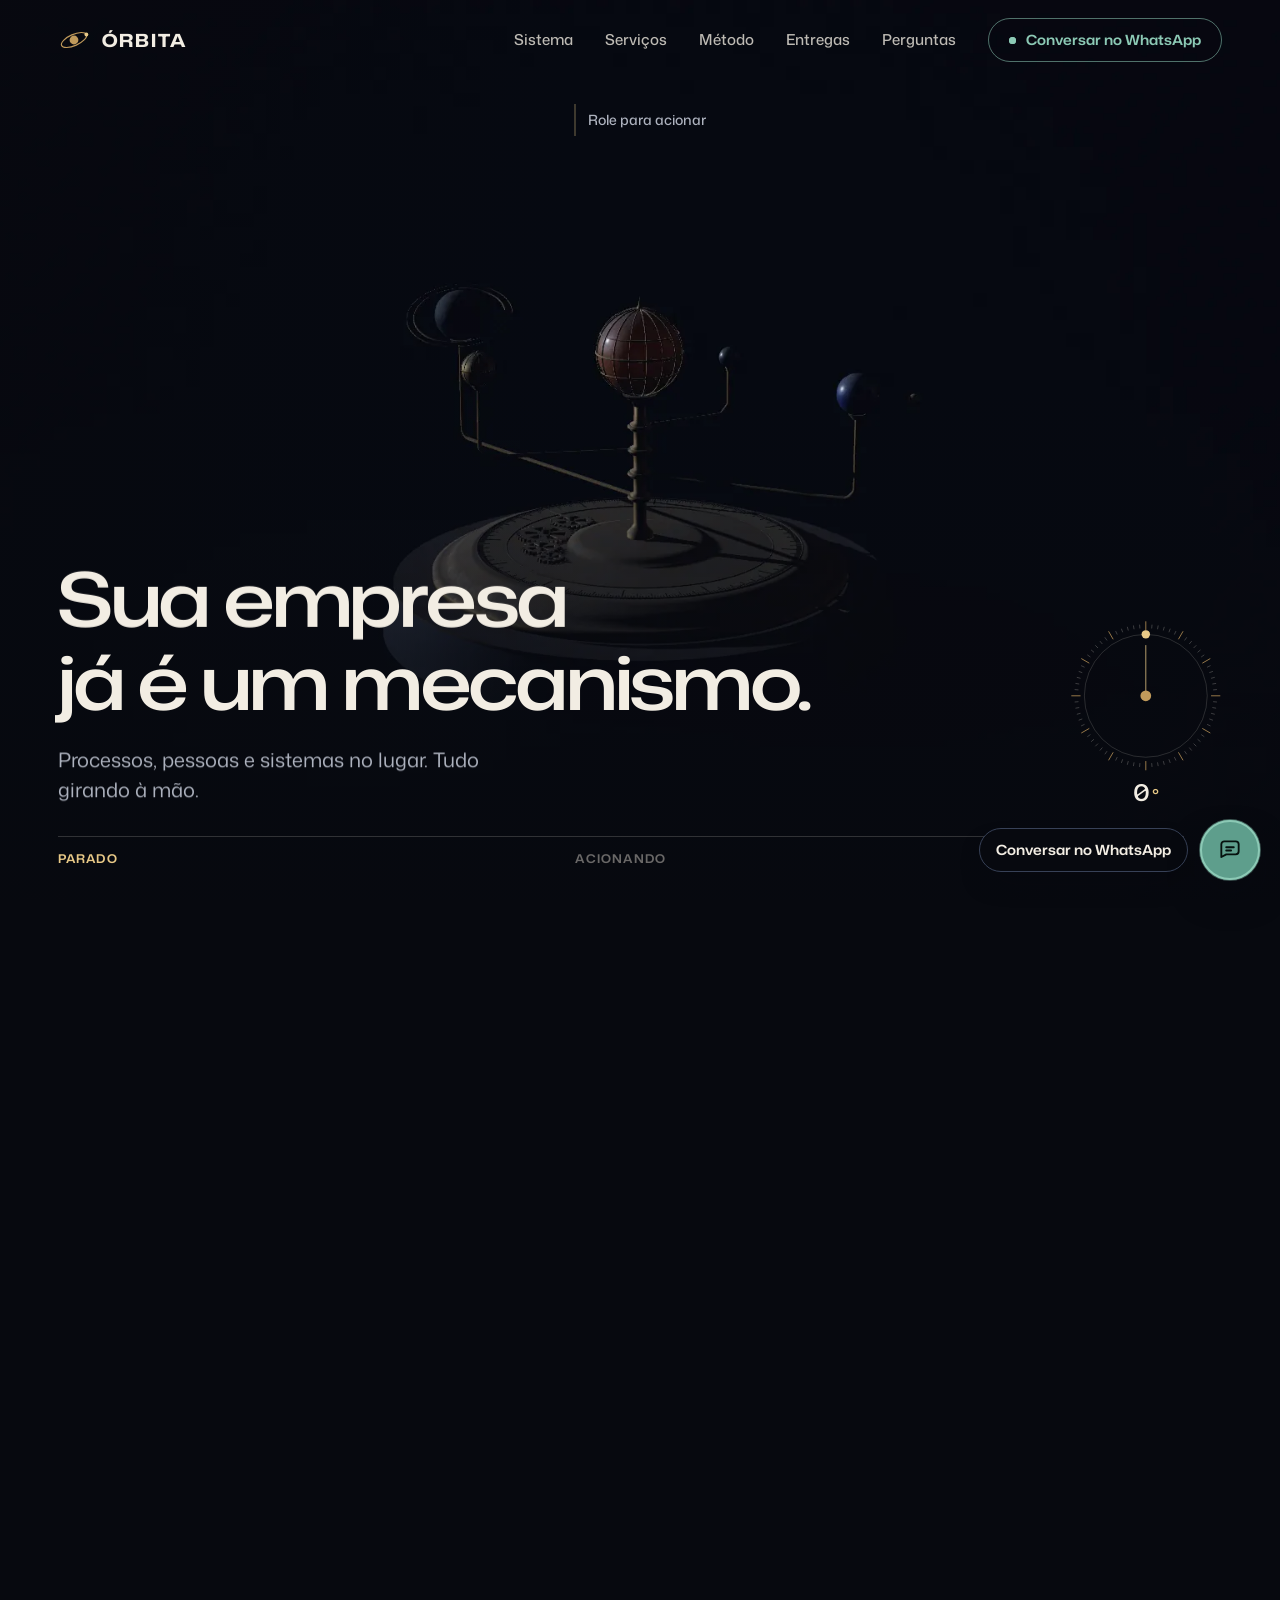
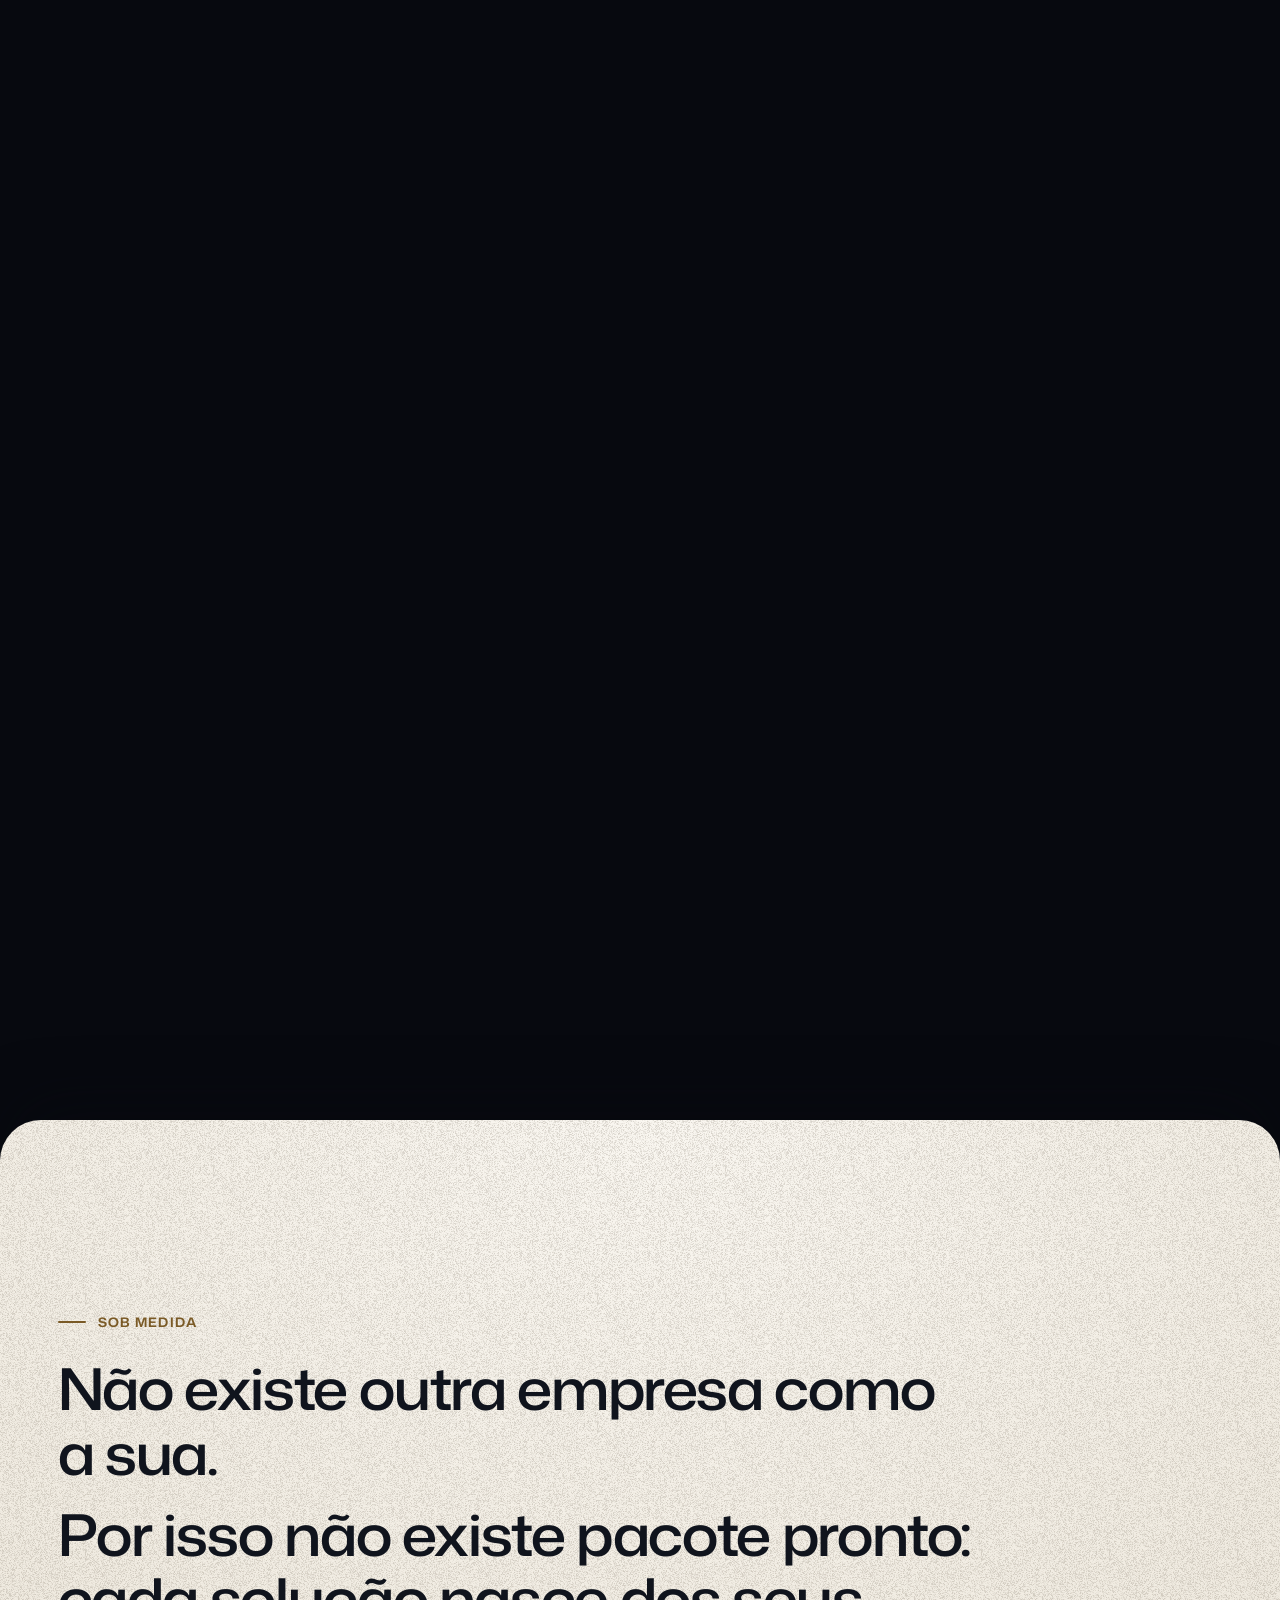
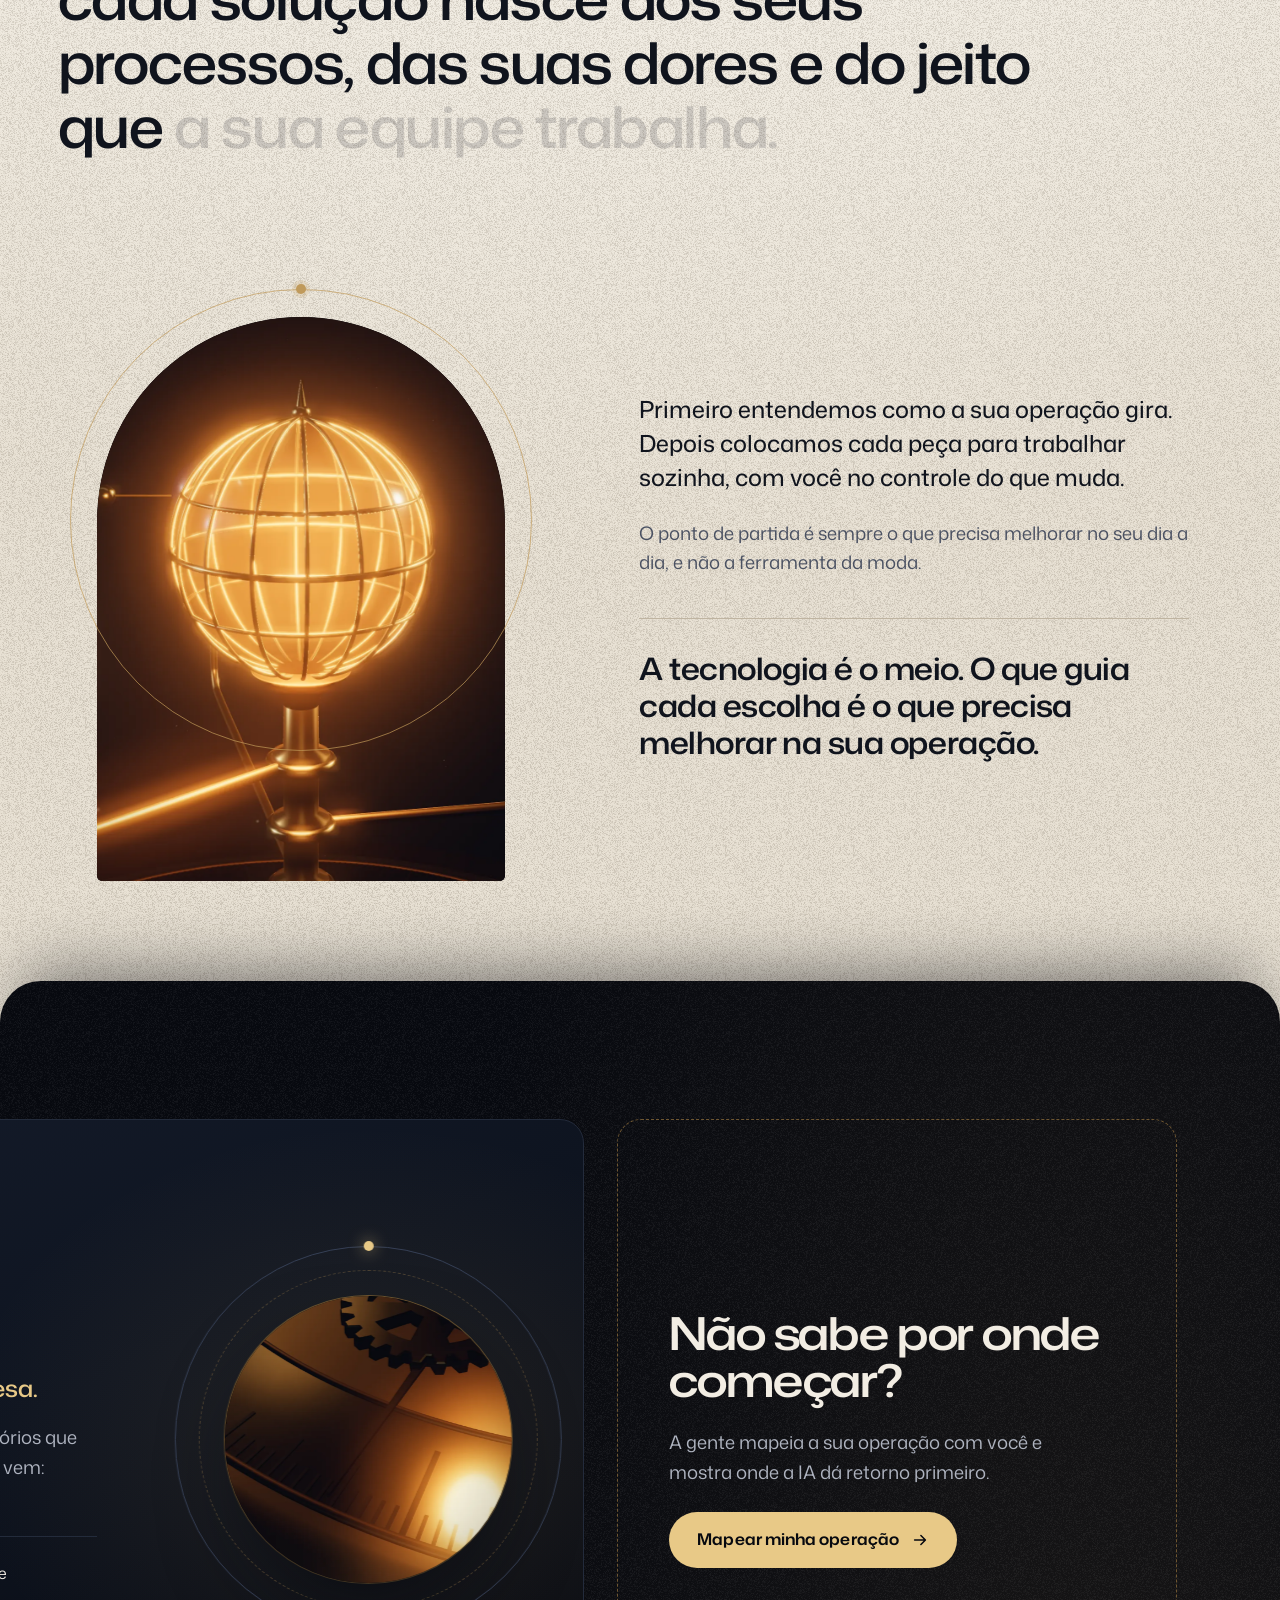
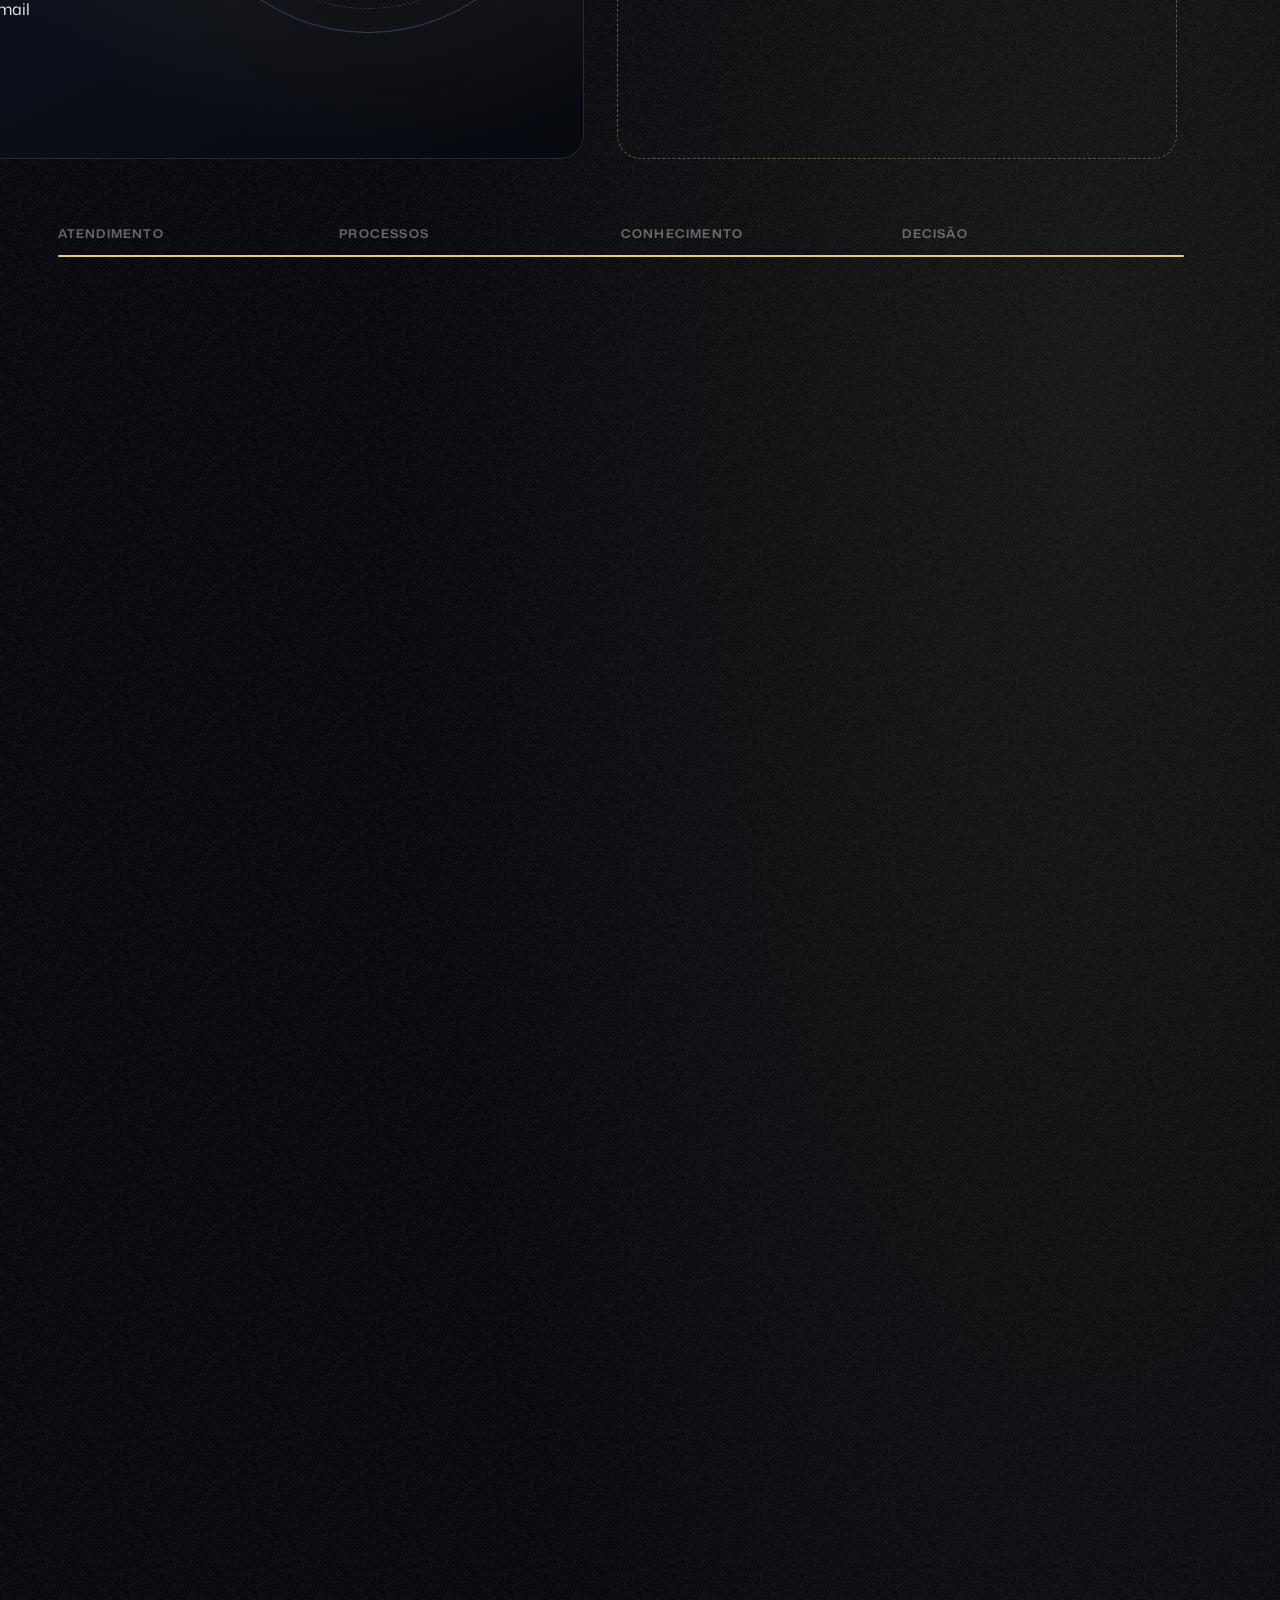
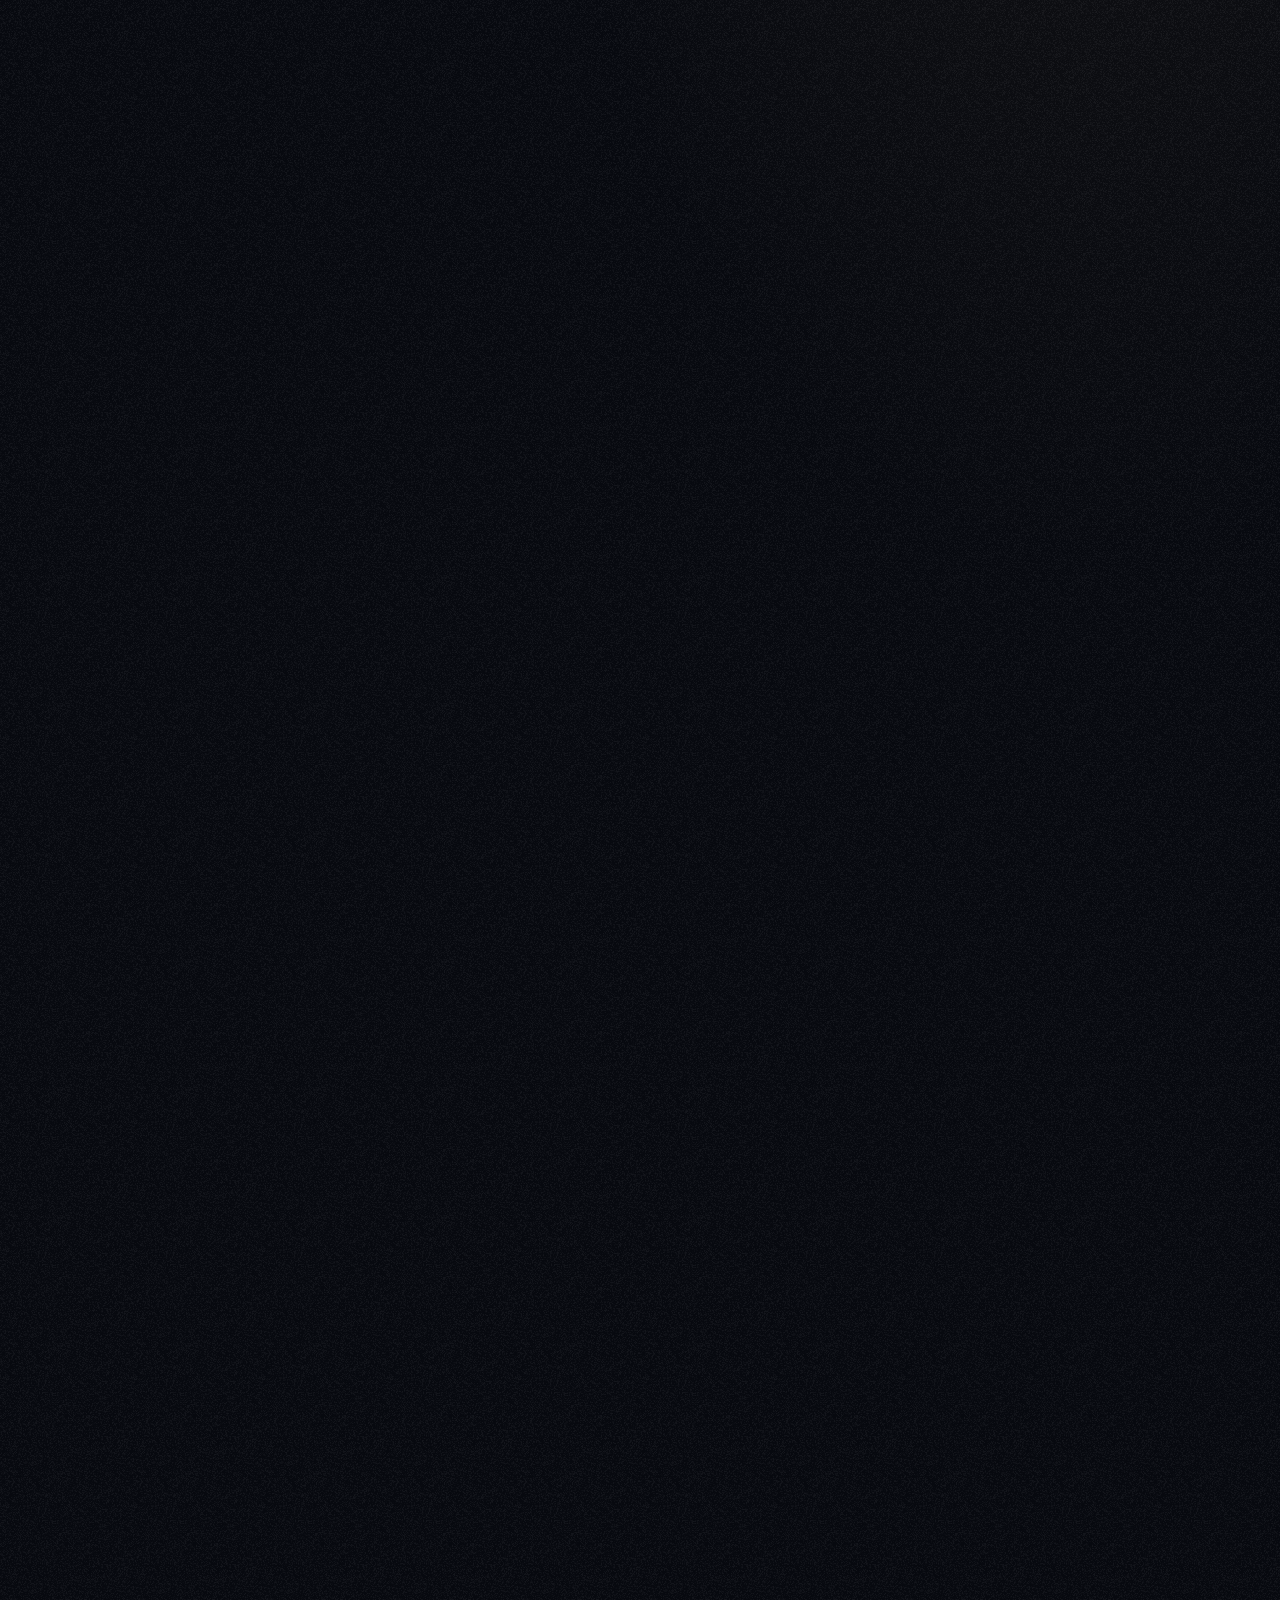
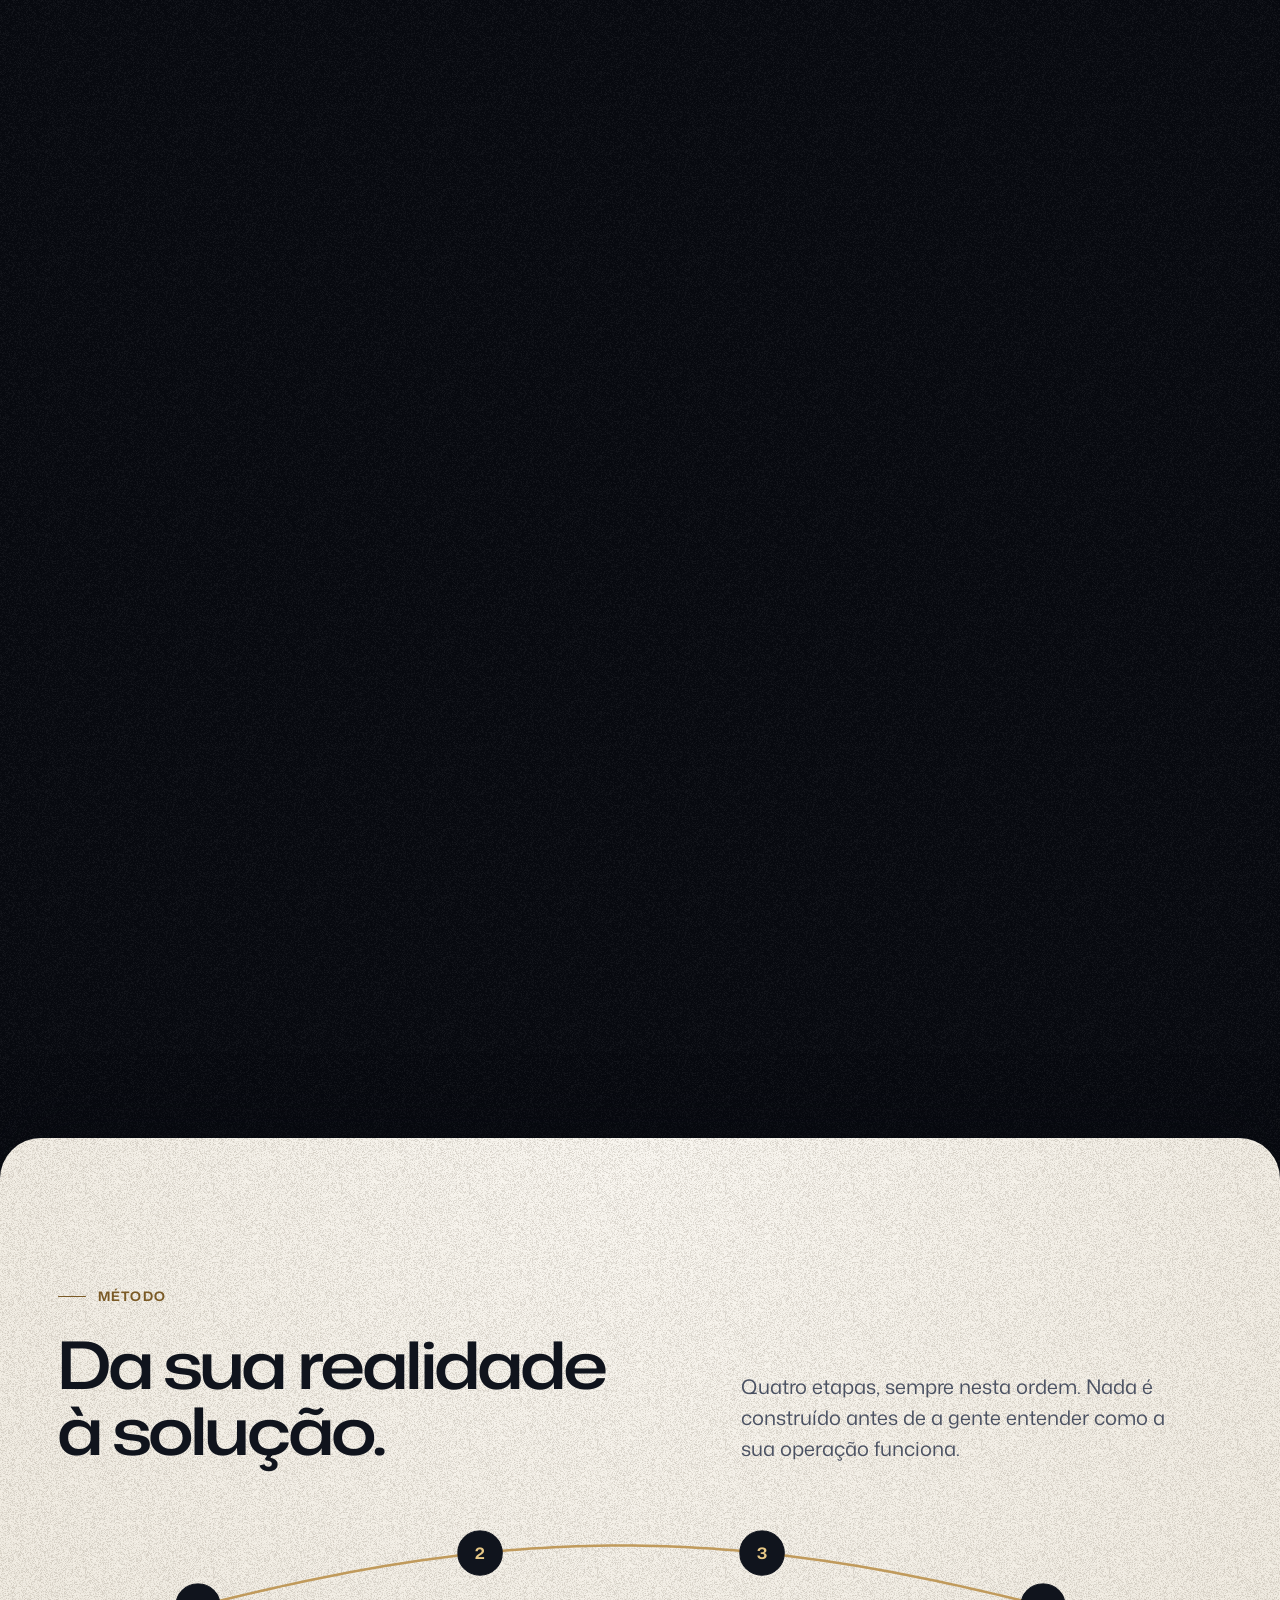
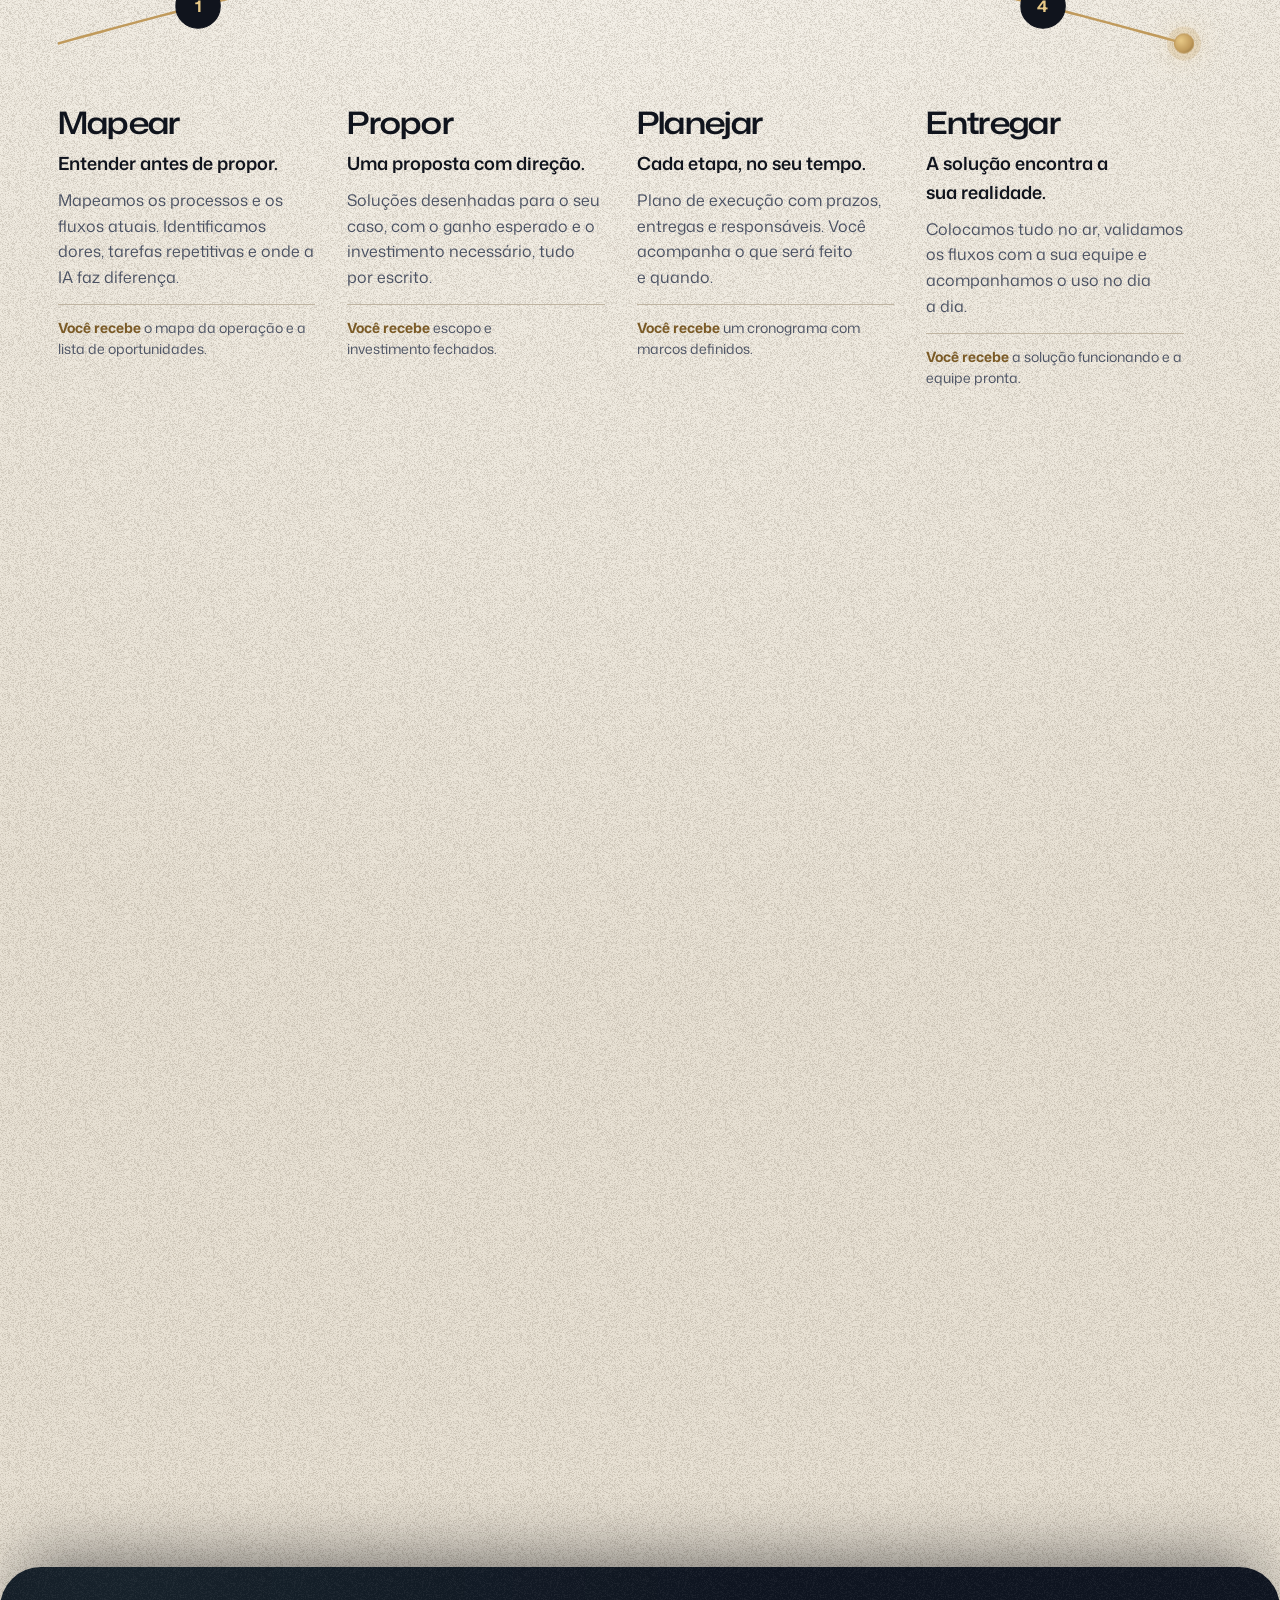
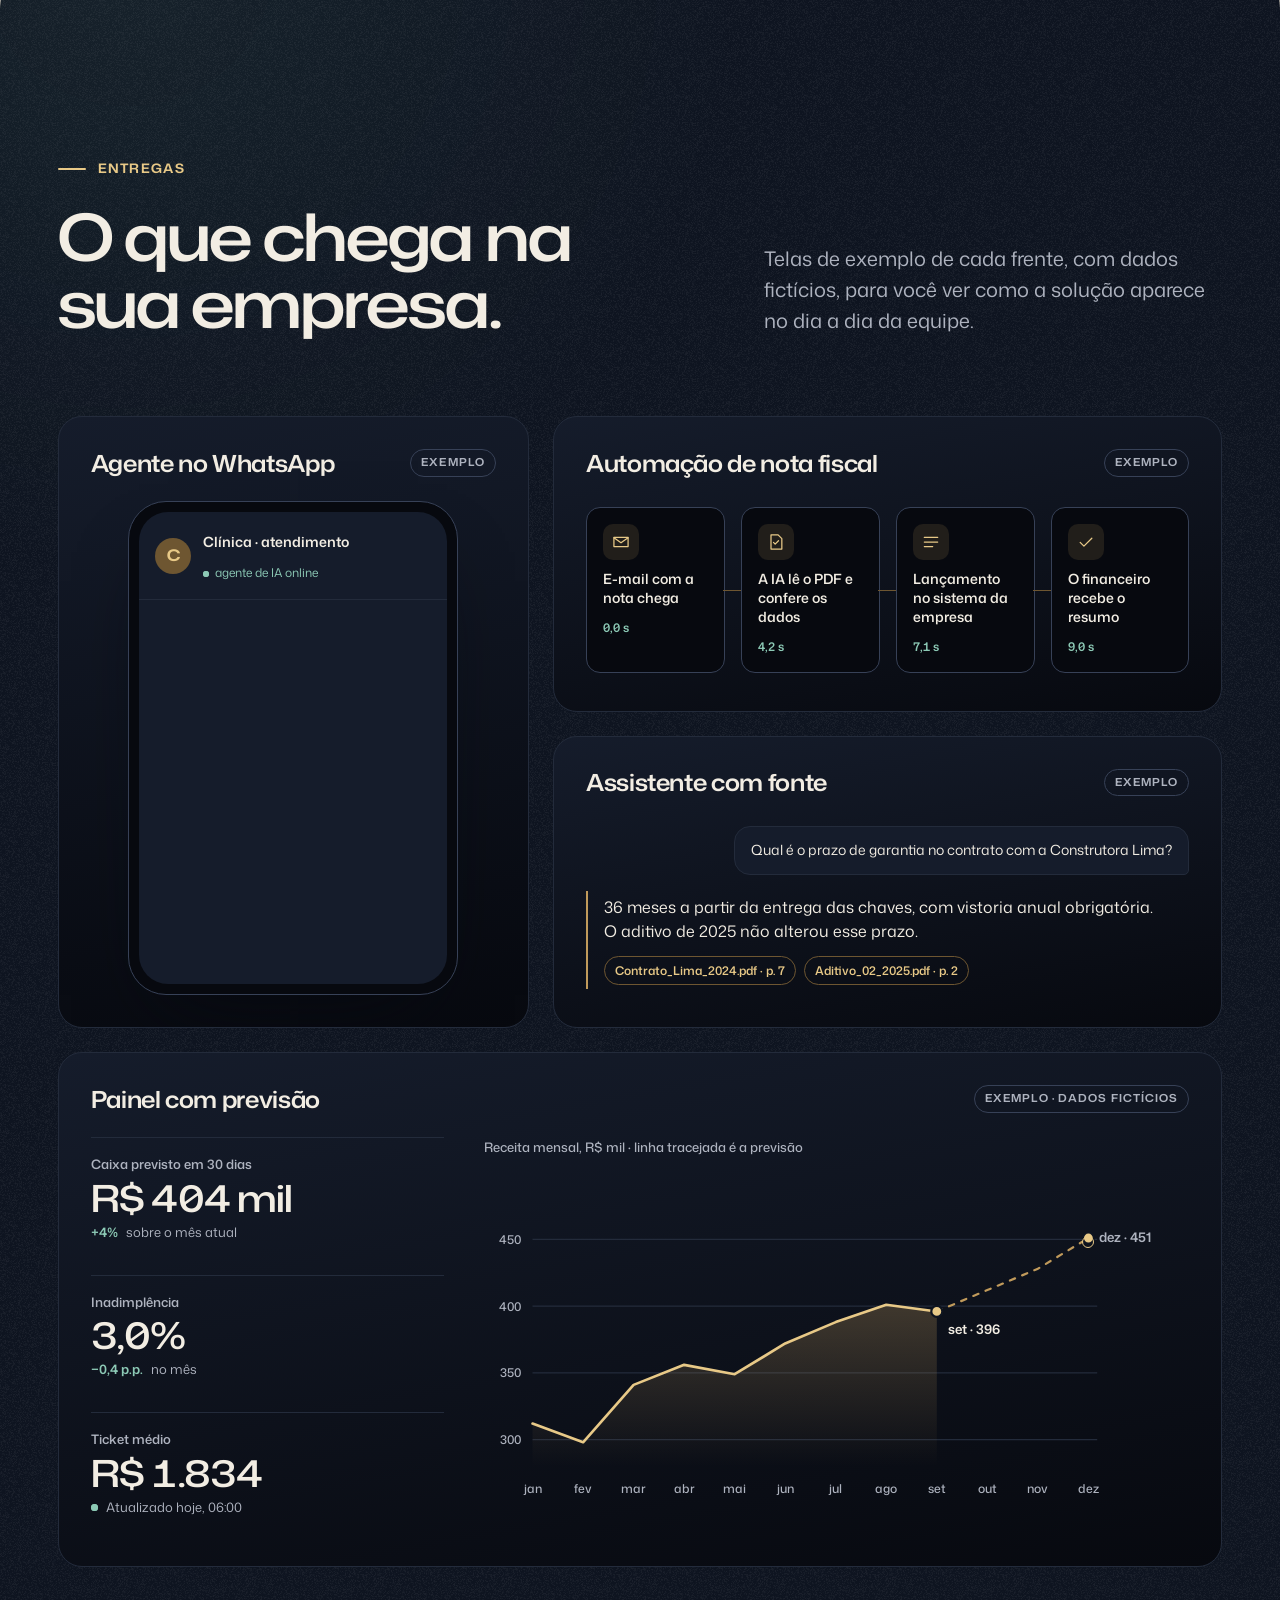
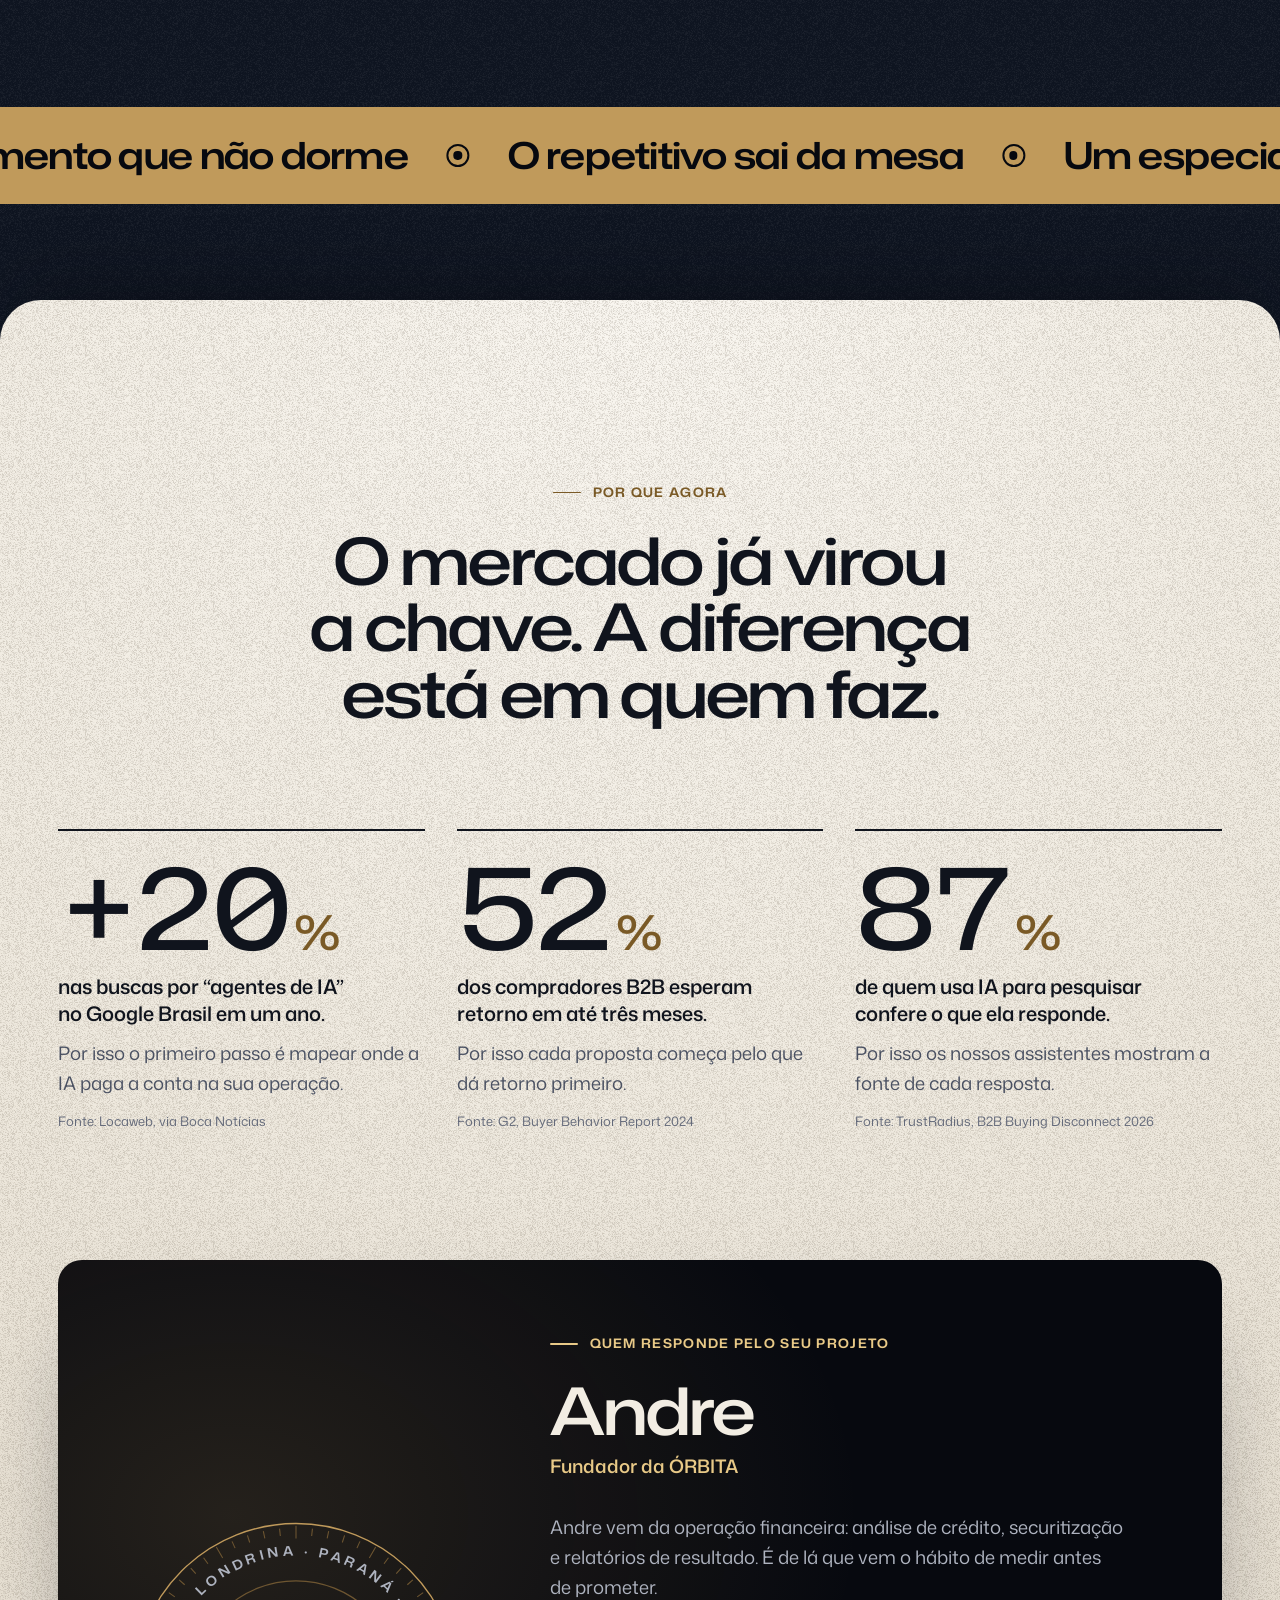
==== index.html @ a77e1a4a "Página do site, 404, robots, sitemap e LEIA-ME" ====
<!doctype html>
<html lang="pt-BR">
<head>
<meta charset="utf-8">
<meta name="viewport" content="width=device-width, initial-scale=1, viewport-fit=cover">
<title>ÓRBITA | Soluções de IA sob medida para empresas</title>
<meta name="description" content="ÓRBITA cria soluções de IA sob medida para empresas: agentes no WhatsApp, automação de processos, IA com os dados da empresa e painéis com previsão. Base em Londrina (PR), atendimento em todo o Brasil.">
<meta name="theme-color" content="#07090F">
<meta property="og:type" content="website">
<meta property="og:locale" content="pt_BR">
<meta property="og:title" content="ÓRBITA · Soluções de IA sob medida">
<meta property="og:description" content="ÓRBITA cria soluções de IA sob medida para empresas: agentes no WhatsApp, automação de processos, IA com os dados da empresa e painéis com previsão. Base em Londrina (PR), atendimento em todo o Brasil.">
<meta property="og:image" content="https://www.iaorbita.com.br/assets/img/og.jpg">
<meta name="twitter:card" content="summary_large_image">
<meta property="og:url" content="https://www.iaorbita.com.br/">
<meta property="og:site_name" content="ÓRBITA">
<meta property="og:image:width" content="1200">
<meta property="og:image:height" content="630">
<meta name="twitter:image" content="https://www.iaorbita.com.br/assets/img/og.jpg">
<link rel="canonical" href="https://www.iaorbita.com.br/">
<link rel="icon" href="assets/favicon.svg" type="image/svg+xml">
<link rel="preload" href="assets/fonts/mona-sans-latin-standard-normal.woff2" as="font" type="font/woff2" crossorigin>
<link rel="preload" href="assets/media/hero-poster.webp" as="image">
<script type="application/ld+json">{"@context": "https://schema.org", "@type": "ProfessionalService", "name": "ÓRBITA", "description": "ÓRBITA cria soluções de IA sob medida para empresas: agentes no WhatsApp, automação de processos, IA com os dados da empresa e painéis com previsão. Base em Londrina (PR), atendimento em todo o Brasil.", "areaServed": "BR", "address": {"@type": "PostalAddress", "addressLocality": "Londrina", "addressRegion": "PR", "addressCountry": "BR"}, "geo": {"@type": "GeoCoordinates", "latitude": -23.3045, "longitude": -51.1696}, "telephone": "+5543999922229", "url": "https://www.iaorbita.com.br/", "image": "https://www.iaorbita.com.br/assets/img/og.jpg"}</script>
<style>
@font-face { font-family: "Mona Sans"; font-style: normal; font-weight: 200 900; font-stretch: 75% 125%; font-display: swap; src: url("assets/fonts/mona-sans-latin-standard-normal.woff2") format("woff2"); }
:root {
  /* ÓRBITA · v2. Ritmo claro/escuro: os filmes do planetário ficam na noite, a leitura acontece no papel.
     Cada seção é uma folha que sobe por cima da anterior. Tipografia única: Mona Sans, larga nos títulos. */
  color-scheme: dark;

  /* Cor · noite */
  --noite: #07090F;
  --ceu: #0E1420;
  --ceu-alto: #151C2B;
  --linha: #232B3B;
  --linha-forte: #374157;
  --pergaminho: #F2EDE3;
  --nevoa: #AEB3BF;
  --nevoa-baixa: #6E7587;
  /* Cor · latão */
  --latao: #C09A5B;
  --latao-aceso: #E8C987;
  --latao-sombra: #6E5631;
  --latao-escuro: #7A5A26;
  /* Cor · verdete */
  --verdete: #5E9E8C;
  --verdete-aceso: #8CC9B5;
  --verdete-escuro: #2E6B5C;
  --verdete-tinta: #06110E;
  /* Cor · papel */
  --papel: #F1ECE2;
  --papel-claro: #FAF7F1;
  --papel-alto: #E9E2D5;
  --tinta: #10141D;
  --tinta-suave: #4A5162;
  --tinta-fraca: #646A7A;
  --linha-clara: #DAD2C3;
  --linha-clara-forte: #BFB4A1;
  /* Cor · prévia no estilo do WhatsApp */
  --bolha: #DCF8C6;
  --bolha-texto: #111B21;
  --bolha-check: #53BDEB;
  /* textura de papel e grão de filme: ladrilho PNG pequeno (decodifica uma vez, sem filtro SVG nem mistura a cada quadro) */
  --ruido-claro: url("[data-uri]");
  --ruido-escuro: url("[data-uri]");
  /* véus */
  --veu-forte: color-mix(in srgb, var(--noite) 90%, transparent);
  --veu-medio: color-mix(in srgb, var(--noite) 62%, transparent);
  --veu-leve: color-mix(in srgb, var(--noite) 0%, transparent);

  /* Tipografia: uma família, três larguras */
  --f: "Mona Sans", "Helvetica Neue", Helvetica, Arial, sans-serif;
  --larg-titulo: 125%;
  --larg-sub: 112.5%;
  --peso-titulo: 560;

  /* Escala tipográfica fixa */
  --t-12: 0.75rem;
  --t-13: 0.8125rem;
  --t-14: 0.875rem;
  --t-16: 1rem;
  --t-18: 1.125rem;
  --t-20: 1.25rem;
  --t-24: clamp(1.25rem, 1.1rem + 0.45vw, 1.5rem);
  --t-32: clamp(1.5rem, 1.2rem + 0.9vw, 2rem);
  --t-40: clamp(1.625rem, 1.2rem + 1.4vw, 2.5rem);
  --t-48: clamp(1.875rem, 1.3rem + 1.9vw, 3rem);
  --t-56: clamp(1.875rem, 1.1rem + 2.6vw, 3.5rem);
  --t-72: clamp(2.25rem, 1.2rem + 3.6vw, 4.5rem);
  --t-hero: clamp(2.25rem, 0.8rem + 4.9vw, 5.75rem);
  --t-numero: clamp(4.25rem, 2rem + 6.4vw, 8.5rem);
  --t-corpo: clamp(1.0625rem, 1rem + 0.2vw, 1.1875rem);

  /* Espaço (grade de 8px) */
  --s-1: 8px;
  --s-2: 16px;
  --s-3: 24px;
  --s-4: 32px;
  --s-5: 40px;
  --s-6: 48px;
  --s-8: 64px;
  --s-10: 80px;
  --s-12: 96px;
  --s-16: 128px;
  --s-20: 160px;
  --pad-x: clamp(20px, 4.5vw, 72px);
  --max: 1320px;
  --topo-h: 80px;
  --sec-pad: clamp(96px, 11vw, 168px);
  --raio: 8px;
  --raio-card: 24px;
  --raio-folha: clamp(24px, 3.2vw, 48px);

  /* Movimento */
  --ease: cubic-bezier(0.16, 1, 0.3, 1);
  --ease-io: cubic-bezier(0.65, 0, 0.35, 1);
  --ease-suave: cubic-bezier(0.33, 1, 0.68, 1);
  --dur: 1200ms;
  --dur-curta: 450ms;
}

/* ---------- base ---------- */
*, *::before, *::after { box-sizing: border-box; }
html { -webkit-text-size-adjust: 100%; background: var(--noite); }
body {
  margin: 0;
  background: var(--noite);
  color: var(--pergaminho);
  font-family: var(--f);
  font-stretch: 100%;
  font-size: var(--t-corpo);
  line-height: 1.6;
  font-weight: 400;
  font-kerning: normal;
  -webkit-font-smoothing: antialiased;
  -moz-osx-font-smoothing: grayscale;
  text-rendering: optimizeLegibility;
  overflow-x: clip;
}
img, video, svg { display: block; max-width: 100%; }
a { color: inherit; }
h1, h2, h3, p, figure, blockquote, dl, dd, ul, ol { margin: 0; }
h1, h2, h3 { font-weight: var(--peso-titulo); text-wrap: balance; }
p { text-wrap: pretty; }
b, strong { font-weight: 620; }
button { font: inherit; }
::selection { background: var(--latao-aceso); color: var(--noite); }
:focus-visible { outline: 2px solid var(--latao); outline-offset: 3px; border-radius: 4px; }

.sr-only { position: absolute; width: 1px; height: 1px; margin: -1px; padding: 0; overflow: hidden; clip: rect(0 0 0 0); white-space: nowrap; border: 0; }
.pular {
  position: fixed; left: var(--s-2); top: calc(env(safe-area-inset-top, 0px) + var(--s-2)); z-index: 100;
  padding: var(--s-1) var(--s-2); border-radius: 999px; background: var(--latao-aceso); color: var(--noite); font-weight: 600; font-size: var(--t-14);
  transform: translateY(-200%); transition: transform var(--dur-curta) var(--ease);
}
.pular:focus { transform: none; }

.wrap {
  width: 100%;
  max-width: calc(var(--max) + 2 * var(--pad-x));
  margin-inline: auto;
  padding-left: max(var(--pad-x), env(safe-area-inset-left, 0px));
  padding-right: max(var(--pad-x), env(safe-area-inset-right, 0px));
}


/* ---------- temas ---------- */
.tema-escuro {
  --fundo: var(--noite); --texto: var(--pergaminho); --texto-suave: var(--nevoa); --texto-fraco: var(--nevoa-baixa);
  --borda: var(--linha); --borda-forte: var(--linha-forte); --destaque: var(--latao-aceso); --destaque-traco: var(--latao);
  color: var(--texto);
}
.tema-claro {
  --fundo: var(--papel); --texto: var(--tinta); --texto-suave: var(--tinta-suave); --texto-fraco: var(--tinta-fraca);
  --borda: var(--linha-clara); --borda-forte: var(--linha-clara-forte); --destaque: var(--latao-escuro); --destaque-traco: var(--latao);
  color: var(--texto); color-scheme: light;
}
.tema-claro ::selection { background: var(--tinta); color: var(--papel); }

/* ---------- tipografia de seção ---------- */
.sobretitulo {
  display: inline-flex; align-items: center; gap: 12px; margin-bottom: var(--s-3);
  font-stretch: var(--larg-sub); font-weight: 640; font-size: var(--t-13); letter-spacing: 0.1em; text-transform: uppercase; color: var(--destaque);
}
.sobretitulo::before { content: ""; width: 28px; height: 1.5px; background: currentColor; border-radius: 2px; }
.titulo {
  font-stretch: var(--larg-titulo); font-weight: var(--peso-titulo); font-size: var(--t-72); line-height: 1.02; letter-spacing: -0.028em; color: var(--texto);
}
.titulo b { font-weight: inherit; color: var(--destaque); }
.titulo--centro { text-align: center; margin-inline: auto; max-width: 19ch; }
.intro { font-size: var(--t-20); line-height: 1.55; color: var(--texto-suave); max-width: 44ch; }

/* ---------- botões ---------- */
.btn {
  position: relative; display: inline-flex; align-items: center; justify-content: center; gap: 12px; height: 56px; padding: 0 28px; border-radius: 999px;
  font-stretch: var(--larg-sub); font-weight: 620; font-size: var(--t-16); letter-spacing: 0.005em; text-decoration: none; white-space: nowrap; overflow: hidden; isolation: isolate;
  transition: background-color var(--dur-curta) var(--ease), color var(--dur-curta) var(--ease), border-color var(--dur-curta) var(--ease), transform 700ms var(--ease);
}
.btn svg { width: 18px; height: 18px; flex: none; fill: none; stroke: currentColor; stroke-width: 1.7; stroke-linecap: round; stroke-linejoin: round; transition: transform var(--dur-curta) var(--ease); }
.btn:hover svg { transform: translateX(4px); }
.btn--latao { background: var(--latao-aceso); color: var(--noite); }
.btn--latao:hover { background: var(--pergaminho); }
/* reflexo que passa de tempos em tempos pela placa de latão */
.btn--latao::after {
  content: ""; position: absolute; inset: -20% auto -20% -40%; width: 30%; z-index: -1; transform: skewX(-20deg) translateX(-120%);
  background: linear-gradient(90deg, transparent, color-mix(in srgb, var(--papel-claro) 70%, transparent), transparent);
  animation: reflexo 6.5s var(--ease-io) infinite 2s;
}
@keyframes reflexo { 0%, 70% { transform: skewX(-20deg) translateX(-120%); } 100% { transform: skewX(-20deg) translateX(620%); } }
.btn--fantasma { border: 1px solid color-mix(in srgb, var(--texto) 30%, transparent); color: var(--texto); }
.btn--fantasma:hover { border-color: var(--texto); background: color-mix(in srgb, var(--texto) 7%, transparent); }

/* ---------- carregamento ---------- */
.carregando {
  position: fixed; inset: 0; z-index: 80; display: grid; place-content: center; justify-items: center; gap: var(--s-2);
  background: var(--noite); transition: opacity 800ms var(--ease), visibility 0s linear 800ms;
}
.carregando.is-pronto { opacity: 0; visibility: hidden; }
.carregando__anel { width: 120px; height: 120px; overflow: visible; }
.carregando__trilho { fill: none; stroke: var(--linha-forte); stroke-width: 1; }
.carregando__progresso { fill: none; stroke: var(--latao); stroke-width: 1.5; stroke-dasharray: 360; stroke-dashoffset: 360; transform: rotate(-90deg); transform-origin: 60px 60px; transition: stroke-dashoffset 300ms linear; }
.carregando__ponto { fill: var(--latao-aceso); transform-origin: 60px 60px; transition: transform 300ms linear; }
.carregando__sol { fill: var(--latao); }
.carregando__texto { font-stretch: var(--larg-titulo); font-weight: 560; font-size: var(--t-20); letter-spacing: -0.01em; color: var(--pergaminho); }
.carregando__graus { font-weight: 500; font-size: var(--t-14); color: var(--nevoa); font-variant-numeric: tabular-nums; }

/* ---------- topo ---------- */
.topo {
  position: fixed; top: 0; left: 0; right: 0; z-index: 50; color: var(--pergaminho);
  padding-top: env(safe-area-inset-top, 0px); border-bottom: 1px solid transparent;
  transition: transform 700ms var(--ease), background-color var(--dur-curta) var(--ease), color var(--dur-curta) var(--ease), border-color var(--dur-curta) var(--ease);
}
.topo.is-escondido { transform: translateY(-105%); }
.topo.is-solido { background: color-mix(in srgb, var(--noite) 94%, transparent); border-bottom-color: color-mix(in srgb, var(--pergaminho) 8%, transparent); }
.topo.is-claro { color: var(--tinta); }
.topo.is-claro.is-solido { background: color-mix(in srgb, var(--papel) 95%, transparent); border-bottom-color: color-mix(in srgb, var(--tinta) 9%, transparent); }
.topo__barra { height: var(--topo-h); display: flex; align-items: center; gap: var(--s-4); }
.marca { display: inline-flex; align-items: center; gap: 12px; text-decoration: none; margin-right: auto; }
.marca__glifo { width: 32px; height: 32px; flex: none; overflow: visible; }
.marca__glifo ellipse { fill: none; stroke: var(--latao); stroke-width: 1.4; }
.marca__glifo .marca__sol { fill: var(--latao); }
.marca__glifo .marca__planeta { fill: var(--latao-aceso); transform-origin: 20px 20px; transition: transform 900ms var(--ease); }
.marca:hover .marca__planeta { transform: rotate(-180deg); }
.marca__nome { font-stretch: var(--larg-titulo); font-weight: 720; font-size: 18px; letter-spacing: 0.1em; line-height: 1; }
.topo__nav { display: flex; gap: var(--s-4); }
.topo__nav a { position: relative; font-size: 15px; font-weight: 500; text-decoration: none; opacity: 0.78; padding-block: var(--s-1); transition: opacity var(--dur-curta) var(--ease); }
.topo__nav a::after { content: ""; position: absolute; left: 0; right: 0; bottom: 2px; height: 1.5px; border-radius: 2px; background: currentColor; transform: scaleX(0); transform-origin: right; transition: transform 600ms var(--ease); }
.topo__nav a:hover, .topo__nav a.is-atual { opacity: 1; }
.topo__nav a:hover::after, .topo__nav a.is-atual::after { transform: scaleX(1); transform-origin: left; }

.cta-topo {
  display: inline-flex; align-items: center; gap: 10px; height: 44px; padding: 0 20px; border-radius: 999px; border: 1px solid color-mix(in srgb, var(--verdete-aceso) 55%, transparent);
  color: var(--verdete-aceso); text-decoration: none; font-stretch: var(--larg-sub); font-size: var(--t-14); font-weight: 620; white-space: nowrap;
  transition: background-color var(--dur-curta) var(--ease), color var(--dur-curta) var(--ease), border-color var(--dur-curta) var(--ease), transform 700ms var(--ease);
}
.cta-topo__ponto { position: relative; width: 7px; height: 7px; border-radius: 50%; background: currentColor; }
.cta-topo__ponto::after, .fone__status i::after, .kpi__vivo::after { content: ""; position: absolute; inset: 0; border-radius: 50%; background: currentColor; animation: onda 2.4s var(--ease-suave) infinite; }
@keyframes onda { from { transform: scale(1); opacity: 0.55; } 70%, to { transform: scale(3.2); opacity: 0; } }
.cta-topo:hover { background: var(--verdete-aceso); border-color: var(--verdete-aceso); color: var(--verdete-tinta); }
.topo.is-claro .cta-topo { color: var(--verdete-escuro); border-color: color-mix(in srgb, var(--verdete-escuro) 50%, transparent); }
.topo.is-claro .cta-topo:hover { background: var(--verdete-escuro); color: var(--papel-claro); }


.topo__menu {
  display: none; align-items: center; gap: 10px; height: 44px; padding: 0 16px; border-radius: 999px; cursor: pointer;
  background: none; border: 1px solid color-mix(in srgb, currentColor 28%, transparent); color: inherit; font-stretch: var(--larg-sub); font-weight: 620; font-size: var(--t-14);
}
.topo__menu-linhas { display: grid; gap: 5px; width: 16px; }
.topo__menu-linhas i { display: block; height: 1.5px; border-radius: 2px; background: currentColor; transition: transform 500ms var(--ease); }
.topo__menu[aria-expanded="true"] .topo__menu-linhas i:first-child { transform: translateY(3.25px) rotate(45deg); }
.topo__menu[aria-expanded="true"] .topo__menu-linhas i:last-child { transform: translateY(-3.25px) rotate(-45deg); }

.menu-movel {
  position: fixed; inset: 0; z-index: 49; background: var(--noite); display: flex; flex-direction: column; justify-content: space-between;
  padding-top: calc(env(safe-area-inset-top, 0px) + var(--topo-h) + var(--s-4));
  padding-bottom: calc(env(safe-area-inset-bottom, 0px) + var(--s-4));
}
.menu-movel[hidden] { display: none; }
.menu-movel nav { display: grid; gap: 4px; }
.menu-movel a {
  font-stretch: var(--larg-titulo); font-weight: 560; font-size: clamp(2rem, 9vw, 3rem); line-height: 1.15; letter-spacing: -0.025em; text-decoration: none; color: var(--pergaminho);
  opacity: 0; transform: translateY(24px); transition: opacity 600ms var(--ease), transform 800ms var(--ease);
  transition-delay: calc(var(--i, 0) * 50ms);
}
.menu-movel.is-aberto a { opacity: 1; transform: none; }
.menu-movel__rodape { font-size: var(--t-14); color: var(--nevoa); }

/* ---------- cenas com filme ---------- */
.cena { position: relative; background: var(--noite); }
.cena--hero { height: 580vh; z-index: 0; }
.cena--alinhamento { height: 440vh; }
.cena__fixo { position: sticky; top: 0; height: 100vh; background: var(--noite); }
.folha .cena__fixo { border-radius: var(--raio-folha) var(--raio-folha) 0 0; }
@supports (height: 100svh) { .cena__fixo { height: 100svh; } }
.cena__palco { position: absolute; inset: 0; transform-origin: 50% 40%; will-change: transform; }
.cena__sombra { position: absolute; inset: 0; background: var(--noite); opacity: 0; pointer-events: none; }
.cena__video { position: absolute; inset: 0; width: 100%; height: 100%; object-fit: cover; background: var(--noite); }
.cena__veu {
  position: absolute; inset: 0; pointer-events: none;
  background:
    linear-gradient(to top, var(--veu-forte) 0%, var(--veu-medio) 26%, var(--veu-leve) 58%),
    linear-gradient(to right, var(--veu-medio) 0%, var(--veu-leve) 46%);
}
.cena__veu-lateral { position: absolute; inset: 0; pointer-events: none; opacity: 0; background: linear-gradient(to right, var(--veu-forte) 0%, var(--veu-medio) 36%, var(--veu-leve) 64%); }

.hero {
  position: absolute; left: 0; right: 0; bottom: calc(var(--s-12) + env(safe-area-inset-bottom, 0px));
  margin-inline: auto; display: grid; grid-template-columns: minmax(0, 1fr) auto; align-items: end; gap: var(--s-4);
}
.hero__fases { display: grid; min-width: 0; }
.fase { grid-area: 1 / 1; align-self: end; }
.hero__titulo { font-stretch: var(--larg-titulo); font-weight: var(--peso-titulo); font-size: var(--t-hero); line-height: 1.0; letter-spacing: -0.03em; color: var(--pergaminho); }
.hero__titulo b, .visor__titulo b { font-weight: inherit; color: var(--latao-aceso); }
/* máscara de linha: o texto entra e sai rolando, guiado pelo scroll */
.linha { display: block; overflow: hidden; white-space: nowrap; padding: 0.1em 0.04em 0.14em; margin: -0.1em -0.04em -0.14em; }
.linha > span { display: inline-block; will-change: transform; }
.hero__apoio { margin-top: var(--s-3); max-width: 36ch; font-size: var(--t-20); line-height: 1.5; color: var(--nevoa); will-change: transform, opacity; }
.hero__acoes { margin-top: var(--s-5); display: flex; flex-wrap: wrap; gap: var(--s-2); will-change: transform, opacity; }

/* astrolábio: o detalhe temático que acompanha o mesmo progresso */
.astrolabio { width: clamp(112px, 12vw, 176px); display: grid; justify-items: center; gap: var(--s-1); }
.astro__disco { position: relative; width: 100%; aspect-ratio: 1; }
.astro__disco > svg, .astro__giro { position: absolute; inset: 0; width: 100%; height: 100%; overflow: visible; }
.astro__giro svg { width: 100%; height: 100%; overflow: visible; }
.astro__giro { animation: giro 120s linear infinite; }
.astro__trilho { fill: none; stroke: color-mix(in srgb, var(--pergaminho) 20%, transparent); stroke-width: 1; }
.astro__marcas line { stroke: color-mix(in srgb, var(--pergaminho) 30%, transparent); stroke-width: 1; }
.astro__marcas line.maior { stroke: var(--latao); }
.astro__orbita { fill: none; stroke: var(--latao-aceso); stroke-width: 1.8; stroke-dasharray: 360; stroke-dashoffset: 360; transform: rotate(-90deg); transform-origin: 100px 100px; }
.astro__ponteiro { transform-origin: 100px 100px; }
.astro__ponteiro line { stroke: var(--latao-aceso); stroke-width: 1; }
.astro__planeta { fill: var(--latao-aceso); }
.astro__sol { fill: var(--latao); }
.astro__leitura { font-stretch: var(--larg-titulo); font-weight: 520; font-size: var(--t-24); line-height: 1; color: var(--pergaminho); font-variant-numeric: tabular-nums; }
.astro__leitura small { font-size: 0.7em; color: var(--latao-aceso); margin-left: 2px; }

.hero__trilha { position: absolute; left: 0; right: 0; bottom: calc(var(--s-4) + env(safe-area-inset-bottom, 0px)); margin-inline: auto; }
.trilha { position: relative; height: 1px; background: color-mix(in srgb, var(--pergaminho) 18%, transparent); }
.trilha__fill { position: absolute; inset: 0; background: var(--latao-aceso); transform-origin: left; transform: scaleX(0); }
.trilha__estados { list-style: none; padding: 0; margin-top: 12px; display: grid; grid-template-columns: repeat(3, minmax(0, 1fr)); font-stretch: var(--larg-sub); font-weight: 620; font-size: var(--t-12); letter-spacing: 0.1em; text-transform: uppercase; color: color-mix(in srgb, var(--pergaminho) 42%, transparent); }
.trilha__estados li { transition: color 600ms var(--ease); }
.trilha__estados li:nth-child(2) { text-align: center; }
.trilha__estados li:nth-child(3) { text-align: right; }
.trilha__estados li.is-ativo { color: var(--latao-aceso); }

.hero__dica { position: absolute; left: 50%; top: calc(env(safe-area-inset-top, 0px) + var(--topo-h) + var(--s-3)); transform: translateX(-50%); display: flex; align-items: center; gap: 12px; font-size: var(--t-14); font-weight: 500; color: var(--nevoa); white-space: nowrap; }
.hero__dica-trilho { width: 1px; height: 32px; background: color-mix(in srgb, var(--pergaminho) 18%, transparent); overflow: hidden; }
.hero__dica-trilho i { display: block; width: 100%; height: 100%; background: var(--latao-aceso); animation: dica 2.2s var(--ease-io) infinite; transform-origin: top; }
@keyframes dica { 0% { transform: translateY(-100%); } 60% { transform: translateY(0); } 100% { transform: translateY(100%); } }

/* ---------- folhas: cada seção sobe por cima da anterior ---------- */
.sec { position: relative; padding-block: var(--sec-pad); background: var(--fundo); }
.folha {
  position: relative; z-index: 1; margin-top: calc(-1 * var(--raio-folha)); border-radius: var(--raio-folha) var(--raio-folha) 0 0;
  box-shadow: 0 -32px 64px -24px color-mix(in srgb, var(--noite) 50%, transparent);
}
.folha.sec { padding-top: calc(var(--sec-pad) + var(--raio-folha)); }
/* cortina: a folha sobe sobre o último quadro do filme, que fica preso atrás */
.folha--cortina { margin-top: -100vh; }
@supports (height: 100svh) { .folha--cortina { margin-top: -100svh; } }
.tema-claro.sec { background: var(--ruido-claro), radial-gradient(120% 70% at 50% 0%, var(--papel-claro) 0%, var(--papel) 55%, var(--papel-alto) 100%); }

/* ---------- sistema ---------- */
.manifesto { display: grid; gap: 0.3em; max-width: 25ch; font-stretch: var(--larg-sub); font-weight: 540; font-size: clamp(1.875rem, 1.1rem + 3.1vw, 4.25rem); line-height: 1.12; letter-spacing: -0.024em; }
.manifesto__frase { font: inherit; letter-spacing: inherit; color: var(--tinta); text-wrap: pretty; }
.palavra { transition: color 300ms linear; }
.sistema__grade { display: grid; grid-template-columns: minmax(0, 5fr) minmax(0, 6fr); gap: var(--s-6) var(--s-12); align-items: center; margin-top: clamp(var(--s-10), 9vw, var(--s-16)); }
.sistema__fig { position: relative; width: min(100%, 500px); aspect-ratio: 4 / 5; justify-self: start; contain: paint; }
.sistema__janela { position: absolute; inset: 7% 8% 0; border-radius: 999px 999px var(--raio-card) var(--raio-card); overflow: hidden; background: var(--noite); box-shadow: 0 40px 80px -40px color-mix(in srgb, var(--tinta) 60%, transparent); }
.sistema__janela img { width: 100%; height: 100%; object-fit: cover; transform: scale(1.12); will-change: transform; }
.sistema__orbita { position: absolute; left: 2.5%; top: 2.5%; width: 95%; aspect-ratio: 1; border-radius: 50%; border: 1.2px solid color-mix(in srgb, var(--latao) 70%, transparent); pointer-events: none; }
.sistema__giro { position: absolute; inset: -1px; border-radius: 50%; animation: giro 36s linear infinite; }
.sistema__giro i { position: absolute; top: -5px; left: calc(50% - 5px); width: 10px; height: 10px; border-radius: 50%; background: var(--latao); box-shadow: 0 0 0 4px color-mix(in srgb, var(--latao) 18%, transparent); }
.sistema__texto { display: grid; gap: var(--s-3); max-width: 50ch; }
.sistema__lead { font-size: var(--t-24); line-height: 1.45; font-weight: 460; color: var(--tinta); }
.sistema__texto > p:not(.sistema__lead) { color: var(--tinta-suave); }
.sistema__citacao { margin: var(--s-2) 0 0; padding-top: var(--s-4); border-top: 1px solid var(--borda-forte); }
.sistema__citacao p { font-stretch: var(--larg-sub); font-weight: 560; font-size: var(--t-32); line-height: 1.2; letter-spacing: -0.018em; color: var(--tinta); }

/* ---------- serviços: trilho horizontal ---------- */
.sec.sec--servicos { padding: 0; background: var(--ruido-escuro), radial-gradient(90% 60% at 85% 20%, color-mix(in srgb, var(--latao) 9%, transparent), transparent 60%), var(--noite); }
.servicos__pino { padding: calc(var(--raio-folha) + var(--sec-pad)) 0 var(--sec-pad); }
.servicos__trilho { display: grid; gap: var(--s-4); padding-inline: max(var(--pad-x), env(safe-area-inset-left, 0px)); max-width: calc(var(--max) + 2 * var(--pad-x)); margin-inline: auto; }
.srv-abertura { display: grid; align-content: center; justify-items: start; gap: 0; }
.srv-abertura .intro { margin-top: var(--s-3); }
.srv-dica { display: none; align-items: center; gap: 12px; margin-top: var(--s-6); font-size: var(--t-14); font-weight: 600; font-stretch: var(--larg-sub); color: var(--latao-aceso); letter-spacing: 0.04em; }
.srv-dica__seta { width: 40px; height: 40px; border-radius: 50%; border: 1px solid var(--latao-sombra); display: grid; place-items: center; animation: empurra 2.4s var(--ease-io) infinite; }
.srv-dica__seta svg { width: 16px; height: 16px; fill: none; stroke: currentColor; stroke-width: 1.7; stroke-linecap: round; stroke-linejoin: round; }
@keyframes empurra { 0%, 100% { transform: translateX(0); } 50% { transform: translateX(8px); } }

.srv {
  position: relative; display: grid; grid-template-columns: minmax(0, 1.12fr) minmax(0, 1fr); align-items: center; gap: var(--s-6);
  padding: clamp(28px, 4vw, 56px); border-radius: var(--raio-card); overflow: hidden;
  background: linear-gradient(155deg, var(--ceu-alto) 0%, var(--ceu) 45%, var(--noite) 100%); border: 1px solid var(--linha);
}
.srv::before { content: ""; position: absolute; inset: 0; pointer-events: none; background: radial-gradient(60% 70% at 78% 50%, color-mix(in srgb, var(--latao) 13%, transparent), transparent 70%); }
.srv__texto { position: relative; display: grid; align-content: center; min-width: 0; }
.srv__tag { display: inline-flex; align-items: center; gap: 10px; font-stretch: var(--larg-sub); font-weight: 640; font-size: var(--t-13); letter-spacing: 0.1em; text-transform: uppercase; color: var(--latao-aceso); }
.srv__tag svg { width: 22px; height: 22px; fill: none; stroke: currentColor; stroke-width: 1.5; stroke-linecap: round; stroke-linejoin: round; }
.srv h3 { margin-top: var(--s-3); font-stretch: var(--larg-titulo); font-weight: var(--peso-titulo); font-size: var(--t-48); line-height: 1.02; letter-spacing: -0.026em; color: var(--pergaminho); }
.srv__promessa { margin-top: 12px; font-stretch: var(--larg-sub); font-size: var(--t-24); font-weight: 520; color: var(--latao-aceso); letter-spacing: -0.01em; }
.srv__desc { margin-top: var(--s-2); color: var(--nevoa); max-width: 46ch; }
.srv__lista { list-style: none; padding: var(--s-3) 0 0; margin-top: var(--s-3); display: grid; gap: 10px; border-top: 1px solid var(--linha); }
.srv__lista li { display: flex; align-items: baseline; gap: 12px; font-size: var(--t-16); color: var(--pergaminho); }
.srv__lista li::before { content: ""; width: 6px; height: 6px; flex: none; border-radius: 50%; background: var(--latao); transform: translateY(-2px); }
.srv__fig { position: relative; width: 100%; max-width: 440px; aspect-ratio: 1; justify-self: center; will-change: transform; }
.srv__orbe { position: absolute; inset: 13%; border-radius: 50%; overflow: hidden; background: var(--noite); box-shadow: 0 40px 90px -30px color-mix(in srgb, var(--noite) 90%, transparent), 0 0 0 1px var(--latao-sombra); }
.srv__orbe img { width: 100%; height: 100%; object-fit: cover; }
.srv__orbe--flutua { animation: flutua 7s var(--ease-io) infinite alternate; }
.srv__orbe--lento { animation-duration: 9s; }
.srv__orbe--gira { animation: giro 110s linear infinite; }
.srv__orbe--reverso { animation-direction: reverse; animation-duration: 140s; }
@keyframes flutua { from { transform: translate3d(0, -9px, 0); } to { transform: translate3d(0, 9px, 0); } }
.srv__aro { position: absolute; inset: 0; border-radius: 50%; border: 1px solid var(--linha-forte); }
.srv__aro::after { content: ""; position: absolute; inset: 6%; border-radius: 50%; border: 1px dashed color-mix(in srgb, var(--latao) 30%, transparent); }
.srv__satelite { position: absolute; inset: 0; animation: giro 26s linear infinite; }
.srv__satelite::before { content: ""; position: absolute; top: -5px; left: calc(50% - 5px); width: 10px; height: 10px; border-radius: 50%; background: var(--latao-aceso); box-shadow: 0 0 16px color-mix(in srgb, var(--latao-aceso) 75%, transparent); }
.srv__satelite--b { animation-duration: 34s; animation-direction: reverse; }
.srv__satelite--c { animation-duration: 42s; }
.srv__satelite--d { animation-duration: 30s; animation-direction: reverse; }
@keyframes giro { to { transform: rotate(360deg); } }

.srv-fim { display: grid; align-content: center; justify-items: start; gap: var(--s-3); padding: clamp(28px, 4vw, 56px); border-radius: var(--raio-card); border: 1px dashed var(--latao-sombra); }
.srv-fim__titulo { font-stretch: var(--larg-titulo); font-weight: var(--peso-titulo); font-size: var(--t-48); line-height: 1.04; letter-spacing: -0.026em; }
.srv-fim__texto { color: var(--nevoa); max-width: 34ch; }
.servicos__nav { display: none; }

/* modo horizontal (ligado pelo script quando há movimento) */
.srv-horizontal .servicos__pino { position: sticky; top: 0; height: 100vh; overflow: hidden; display: flex; flex-direction: column; justify-content: center; padding: calc(var(--topo-h) + 8px) 0 72px; }
@supports (height: 100svh) { .srv-horizontal .servicos__pino { height: 100svh; } }
.srv-horizontal .servicos__trilho { display: flex; align-items: stretch; width: max-content; max-width: none; margin: 0; gap: clamp(20px, 2.6vw, 40px); padding-right: max(var(--pad-x), 8vw); will-change: transform; }
.srv-horizontal .srv-abertura { width: min(600px, 84vw); padding-right: var(--s-6); }
.srv-horizontal .srv-dica { display: inline-flex; }
.srv-horizontal .srv { width: min(1100px, 76vw); height: min(640px, calc(100vh - var(--topo-h) - 104px)); flex: none; }
@supports (height: 100svh) { .srv-horizontal .srv { height: min(640px, calc(100svh - var(--topo-h) - 104px)); } }
.srv-horizontal .srv-fim { width: min(560px, 80vw); flex: none; }
.srv-horizontal .servicos__nav { display: grid; gap: 12px; position: absolute; left: 0; right: 0; bottom: var(--s-3); margin-inline: auto; }
.servicos__marcos { list-style: none; padding: 0; display: grid; grid-template-columns: repeat(4, minmax(0, 1fr)); font-stretch: var(--larg-sub); font-weight: 620; font-size: var(--t-12); letter-spacing: 0.1em; text-transform: uppercase; color: color-mix(in srgb, var(--pergaminho) 40%, transparent); }
.servicos__marcos li { transition: color 500ms var(--ease); }
.servicos__marcos li.is-ativo { color: var(--latao-aceso); }
.servicos__barra { height: 2px; border-radius: 2px; overflow: hidden; background: color-mix(in srgb, var(--pergaminho) 14%, transparent); }
.servicos__barra span { display: block; height: 100%; background: var(--latao-aceso); transform-origin: left; transform: scaleX(0); }

/* ---------- método ---------- */
.sec.sec--metodo { padding: 0; }
.metodo__pino { padding: calc(var(--raio-folha) + var(--sec-pad)) 0 var(--sec-pad); }
.metodo__quadro { width: 100%; }
.metodo__topo { display: grid; grid-template-columns: minmax(0, 7fr) minmax(0, 5fr); gap: var(--s-4) var(--s-8); align-items: end; }
.metodo__topo .intro { justify-self: end; }
.caminho { display: none; position: relative; height: clamp(110px, 17vh, 190px); margin: clamp(var(--s-5), 6vh, var(--s-10)) 0 clamp(var(--s-3), 4vh, var(--s-6)); }
.caminho__svg { position: absolute; inset: 0; width: 100%; height: 100%; overflow: visible; }
.caminho__trilho { fill: none; stroke: var(--linha-clara-forte); stroke-width: 1.5; stroke-dasharray: 2 7; stroke-linecap: round; vector-effect: non-scaling-stroke; }
.caminho__feito { fill: none; stroke: var(--latao); stroke-width: 2.5; stroke-linecap: round; vector-effect: non-scaling-stroke; }
.caminho__no {
  position: absolute; left: calc(var(--x) * 100%); top: calc(var(--y) * 100%); width: 40px; height: 40px; margin: -20px 0 0 -20px; border-radius: 50%;
  display: grid; place-items: center; background: var(--papel); border: 1.5px solid var(--linha-clara-forte);
  font-stretch: var(--larg-sub); font-weight: 650; font-size: var(--t-14); color: var(--tinta-fraca);
  transition: background-color 600ms var(--ease), border-color 600ms var(--ease), color 600ms var(--ease), transform 700ms var(--ease);
}
.caminho__no.is-ativo { background: var(--tinta); border-color: var(--tinta); color: var(--latao-aceso); transform: scale(1.14); }
.caminho__planeta {
  position: absolute; left: 0; top: 0; width: 20px; height: 20px; margin: -10px 0 0 -10px; border-radius: 50%; will-change: transform;
  background: radial-gradient(circle at 35% 35%, var(--latao-aceso), var(--latao) 58%, var(--latao-sombra));
  box-shadow: 0 0 0 7px color-mix(in srgb, var(--latao) 20%, transparent), 0 0 28px color-mix(in srgb, var(--latao-aceso) 70%, transparent);
}
.caminho__planeta i { position: absolute; inset: 0; border-radius: 50%; border: 1.5px solid var(--latao); animation: onda 2.2s var(--ease-suave) infinite; }
.etapas { list-style: none; padding: 0; display: grid; grid-template-columns: repeat(4, minmax(0, 1fr)); gap: var(--s-6) var(--s-4); margin-top: var(--s-10); }
.etapa { display: grid; gap: 10px; align-content: start; transition: opacity 800ms var(--ease), transform 900ms var(--ease); }
.etapa h3 { display: flex; align-items: baseline; gap: 12px; font-stretch: var(--larg-titulo); font-weight: var(--peso-titulo); font-size: var(--t-32); line-height: 1.05; letter-spacing: -0.022em; }
.etapa__n { display: inline-grid; place-items: center; width: 34px; height: 34px; flex: none; border-radius: 50%; border: 1.5px solid var(--linha-clara-forte); font-stretch: var(--larg-sub); font-weight: 650; font-size: var(--t-14); letter-spacing: 0; color: var(--tinta-fraca); transform: translateY(-4px); transition: background-color 600ms var(--ease), border-color 600ms var(--ease), color 600ms var(--ease); }
.etapa.is-ativa .etapa__n { background: var(--tinta); border-color: var(--tinta); color: var(--latao-aceso); }
.etapa__frase { font-weight: 600; font-size: var(--t-18); color: var(--tinta); }
.etapa__desc { font-size: var(--t-16); color: var(--tinta-suave); }
.etapa__entrega { margin-top: 4px; padding-top: 12px; border-top: 1px solid var(--borda-forte); font-size: var(--t-14); line-height: 1.5; color: var(--tinta-suave); }
.etapa__entrega span { font-weight: 680; color: var(--latao-escuro); }

/* método no desktop: a seção fica presa e um planeta percorre o caminho */
@media (min-width: 1081px) and (min-height: 600px) {
  .js-motion .sec--metodo { height: 230vh; }
  .js-motion .metodo__pino { position: sticky; top: 0; height: 100vh; display: flex; align-items: center; padding: calc(var(--topo-h) + var(--raio-folha)) 0 var(--s-4); }
  @supports (height: 100svh) { .js-motion .metodo__pino { height: 100svh; } }
  .js-motion .caminho { display: block; }
  .js-motion .metodo__quadro { padding-right: max(var(--pad-x), env(safe-area-inset-right, 0px), 96px); }
  .js-motion .etapas { margin-top: 0; }
  .js-motion .etapa__n { display: none; }
  .js-motion .etapa:not(.is-ativa) { opacity: 0.32; transform: translateY(12px); }
}
/* método no celular: linha vertical que se enche */
@media (max-width: 1080px), (max-height: 599px) {
  .etapas { grid-template-columns: minmax(0, 1fr); gap: 0; position: relative; padding-left: 52px; margin-top: var(--s-8); }
  .etapas::before, .etapas::after { content: ""; position: absolute; left: 16px; top: 28px; bottom: 28px; width: 2px; border-radius: 2px; background: var(--linha-clara); }
  .etapas::after { background: var(--latao); transform-origin: top; transform: scaleY(var(--q, 1)); }
  .js-motion .etapas::after { transform: scaleY(var(--q, 0)); }
  .etapa { position: relative; padding-block: var(--s-3); }
  .etapa__n { position: absolute; left: -52px; top: calc(var(--s-3) - 2px); background: var(--papel); transform: none; z-index: 1; }
  .js-motion .etapa:not(.is-ativa) { opacity: 0.4; }
}

/* ---------- entregas ---------- */
.sec--entregas { background: var(--ruido-escuro), radial-gradient(80% 50% at 10% 0%, color-mix(in srgb, var(--verdete) 10%, transparent), transparent 60%), var(--ceu); padding-bottom: calc(var(--raio-folha) + var(--s-12)); }
.entregas__topo { display: grid; grid-template-columns: minmax(0, 7fr) minmax(0, 5fr); gap: var(--s-4) var(--s-8); align-items: end; margin-bottom: var(--s-10); }
.entregas__topo .intro { justify-self: end; }
.galeria { display: grid; grid-template-columns: repeat(12, minmax(0, 1fr)); gap: var(--s-3); }
.peca {
  position: relative; display: grid; grid-template-rows: auto 1fr; gap: var(--s-3); min-width: 0; padding: var(--s-4); border-radius: var(--raio-card); overflow: hidden;
  background: linear-gradient(170deg, var(--ceu-alto), var(--noite)); border: 1px solid var(--linha);
}
.inclina::after { content: ""; position: absolute; inset: 0; pointer-events: none; opacity: 0; transition: opacity 500ms var(--ease); background: radial-gradient(520px circle at var(--mx, 50%) var(--my, 50%), color-mix(in srgb, var(--latao-aceso) 9%, transparent), transparent 45%); }
.inclina:hover::after { opacity: 1; }
.peca__cab { display: flex; flex-wrap: wrap; justify-content: space-between; align-items: center; gap: 10px var(--s-2); }
.peca__cab h3 { font-stretch: var(--larg-sub); font-weight: 600; font-size: var(--t-24); line-height: 1.15; letter-spacing: -0.015em; }
.selo-exemplo { font-stretch: var(--larg-sub); font-weight: 620; font-size: 11px; letter-spacing: 0.1em; text-transform: uppercase; color: var(--nevoa); border: 1px solid var(--linha-forte); border-radius: 999px; padding: 4px 10px; white-space: nowrap; }
.peca--whats { grid-column: 1 / span 5; grid-row: span 2; }
.peca--fluxo { grid-column: 6 / span 7; }
.peca--assistente { grid-column: 6 / span 7; }
.peca--painel { grid-column: 1 / -1; }

/* mock: celular com conversa que acontece sozinha */
.fone { justify-self: center; align-self: center; width: min(100%, 330px); border-radius: 38px; padding: 10px; background: var(--noite); border: 1px solid var(--linha-forte); box-shadow: 0 40px 80px -40px color-mix(in srgb, var(--noite) 90%, transparent); }
.fone__tela { border-radius: 29px; background: var(--ceu-alto); overflow: hidden; display: grid; }
.fone__cab { display: flex; align-items: center; gap: 12px; padding: 14px 16px; border-bottom: 1px solid var(--linha); }
.fone__avatar { width: 36px; height: 36px; flex: none; border-radius: 50%; display: grid; place-items: center; background: var(--latao-sombra); color: var(--latao-aceso); font-stretch: var(--larg-titulo); font-weight: 650; font-size: var(--t-16); }
.fone__nome { font-size: var(--t-14); font-weight: 600; line-height: 1.2; }
.fone__status { display: inline-flex; align-items: center; gap: 6px; font-size: var(--t-12); color: var(--verdete-aceso); line-height: 1.2; }
.fone__status i { position: relative; width: 6px; height: 6px; border-radius: 50%; background: currentColor; }
.fone__conversa { display: flex; flex-direction: column; justify-content: flex-end; gap: 10px; padding: 16px; }
.fone__conversa.is-animado { height: 384px; overflow: hidden; -webkit-mask-image: linear-gradient(to bottom, transparent 0, var(--noite) 48px); mask-image: linear-gradient(to bottom, transparent 0, var(--noite) 48px); }
.msg { max-width: 84%; padding: 9px 12px; border-radius: 16px; font-size: var(--t-14); line-height: 1.45; flex: none; }
.msg small { display: block; text-align: right; font-size: 10.5px; color: var(--nevoa); margin-top: 3px; font-variant-numeric: tabular-nums; }
.msg--cliente { align-self: flex-end; background: color-mix(in srgb, var(--verdete) 30%, var(--ceu-alto)); border-bottom-right-radius: 5px; }
.msg--agente { align-self: flex-start; background: var(--ceu); border: 1px solid var(--linha); border-bottom-left-radius: 5px; }
.msg--sistema { align-self: center; max-width: 100%; font-size: 11.5px; font-weight: 600; letter-spacing: 0.02em; color: var(--latao-aceso); border: 1px dashed var(--latao-sombra); border-radius: 999px; padding: 5px 12px; }
.msg--digitando { display: none; align-self: flex-start; gap: 4px; padding: 13px 14px; background: var(--ceu); border: 1px solid var(--linha); border-bottom-left-radius: 5px; }
.msg--digitando i { width: 6px; height: 6px; border-radius: 50%; background: var(--nevoa); animation: digita 1.1s var(--ease-io) infinite; }
.msg--digitando i:nth-child(2) { animation-delay: 0.15s; }
.msg--digitando i:nth-child(3) { animation-delay: 0.3s; }
@keyframes digita { 0%, 60%, 100% { transform: translateY(0); opacity: 0.4; } 30% { transform: translateY(-4px); opacity: 1; } }
.is-animado .msg { display: none; }
.is-animado .msg.is-on { display: block; animation: msg-entra 600ms var(--ease) both; }
.is-animado .msg--digitando.is-on { display: flex; }
.is-animado.is-saindo .msg { opacity: 0; transform: translateY(-12px); transition: opacity 500ms var(--ease), transform 600ms var(--ease); }
@keyframes msg-entra { from { opacity: 0; transform: translateY(14px) scale(0.96); } to { opacity: 1; transform: none; } }

/* mock: fluxo de automação com uma nota que percorre as etapas */
.fluxo { list-style: none; padding: 0; display: grid; grid-template-columns: repeat(4, minmax(0, 1fr)); gap: var(--s-2); align-self: center; }
.fluxo li { position: relative; display: grid; gap: 10px; align-content: start; padding: var(--s-2); min-height: 150px; border-radius: 14px; border: 1px solid var(--linha-forte); background: var(--noite); }
.fluxo li::before { content: ""; position: absolute; inset: -1px; border-radius: inherit; pointer-events: none; border: 1px solid var(--latao); box-shadow: 0 0 0 4px color-mix(in srgb, var(--latao) 14%, transparent), 0 16px 40px -20px color-mix(in srgb, var(--latao) 60%, transparent); opacity: 0; animation: passo-ativo 6s var(--ease-io) infinite; }
.fluxo li:nth-child(2)::before { animation-delay: 1.2s; }
.fluxo li:nth-child(3)::before { animation-delay: 2.4s; }
.fluxo li:nth-child(4)::before { animation-delay: 3.6s; }
@keyframes passo-ativo { 0% { opacity: 0; } 6%, 22% { opacity: 1; } 34%, 100% { opacity: 0; } }
.fluxo li:not(:last-child)::after { content: ""; position: absolute; top: 50%; right: calc(-1 * var(--s-2) - 1px); width: calc(var(--s-2) + 2px); height: 1px; background: var(--latao-sombra); }
.fluxo__icone { width: 36px; height: 36px; border-radius: 10px; display: grid; place-items: center; background: color-mix(in srgb, var(--latao) 14%, transparent); color: var(--latao-aceso); }
.fluxo__icone svg { width: 20px; height: 20px; fill: none; stroke: currentColor; stroke-width: 1.5; stroke-linecap: round; stroke-linejoin: round; }
.fluxo__titulo { font-size: var(--t-14); font-weight: 560; line-height: 1.35; }
.fluxo__tempo { margin-top: auto; font-size: var(--t-12); font-weight: 600; color: var(--verdete-aceso); font-variant-numeric: tabular-nums; }

/* mock: assistente que escreve a resposta */
.consulta { display: grid; gap: var(--s-2); align-self: center; }
.consulta__pergunta { justify-self: end; max-width: 88%; padding: 12px 16px; border-radius: 16px 16px 5px 16px; background: var(--ceu-alto); border: 1px solid var(--linha); font-size: var(--t-14); }
.consulta__resposta { max-width: 94%; display: grid; gap: 12px; padding: 4px 0 4px 16px; border-left: 2px solid var(--latao); }
.consulta__texto { position: relative; font-size: var(--t-16); line-height: 1.55; }
.consulta__digitado { display: none; }
.js-motion .consulta__fantasma { opacity: 0; }
.js-motion .consulta__digitado { display: block; position: absolute; inset: 0; }
.consulta__digitado.is-digitando::after { content: ""; display: inline-block; width: 2px; height: 1.1em; margin-left: 2px; vertical-align: -0.15em; background: var(--latao-aceso); animation: cursor 900ms steps(1) infinite; }
@keyframes cursor { 50% { opacity: 0; } }
.consulta__fontes { display: flex; flex-wrap: wrap; gap: 8px; }
.fonte { font-size: var(--t-12); font-weight: 560; color: var(--latao-aceso); border: 1px solid var(--latao-sombra); border-radius: 999px; padding: 4px 10px; white-space: nowrap; transition: opacity 500ms var(--ease), transform 600ms var(--ease); }
.js-motion .consulta__fontes .fonte:not(.is-on) { opacity: 0; transform: translateY(8px); }

/* mock: painel com previsão */
.painel { display: grid; grid-template-columns: minmax(0, 4fr) minmax(0, 8fr); gap: var(--s-5); align-items: stretch; }
.painel__kpis { display: grid; gap: var(--s-2); align-content: start; }
.kpi { padding: var(--s-2) 0; border-top: 1px solid var(--linha); display: grid; gap: 4px; }
.kpi__rotulo { font-size: var(--t-13); font-weight: 560; color: var(--nevoa); }
.kpi__valor { font-stretch: var(--larg-titulo); font-weight: 540; font-size: var(--t-40); line-height: 1.05; letter-spacing: -0.02em; font-variant-numeric: tabular-nums; }
.kpi__nota { display: flex; align-items: center; gap: 8px; font-size: var(--t-13); color: var(--nevoa); }
.kpi__nota b { color: var(--verdete-aceso); font-weight: 620; }
.kpi__vivo { position: relative; width: 7px; height: 7px; border-radius: 50%; background: var(--verdete-aceso); color: var(--verdete-aceso); }
.grafico { position: relative; min-width: 0; display: grid; gap: var(--s-1); }
.grafico__legenda { font-size: var(--t-13); font-weight: 500; color: var(--nevoa); }
.grafico svg { width: 100%; height: auto; overflow: visible; touch-action: pan-y; }
.grafico__grade line { stroke: var(--linha); stroke-width: 1; }
.grafico__eixo text { font-family: var(--f); font-size: 11px; font-weight: 500; fill: var(--nevoa); }
.grafico__linha { fill: none; stroke: var(--latao-aceso); stroke-width: 2.4; stroke-linejoin: round; stroke-linecap: round; }
.js-motion .grafico__linha { stroke-dasharray: 1; stroke-dashoffset: 1; transition: stroke-dashoffset 2.2s var(--ease); }
.js-motion .grafico__area { opacity: 0; transition: opacity 1.6s var(--ease) 0.6s; }
.js-motion .is-desenhado .grafico__linha { stroke-dashoffset: 0; }
.js-motion .is-desenhado .grafico__area { opacity: 1; }
.grafico__previsao { fill: none; stroke: var(--latao); stroke-width: 2; stroke-dasharray: 5 7; stroke-linecap: round; }
.grafico__area { fill: url(#grad-area); }
.grafico__marco { fill: var(--latao-aceso); stroke: var(--ceu); stroke-width: 2; }
.grafico__quadro { position: relative; }
.grafico__eco { position: absolute; width: 12px; height: 12px; margin: -6px 0 0 -6px; border-radius: 50%; border: 1.5px solid var(--latao-aceso); pointer-events: none; animation: eco 2.6s var(--ease-suave) infinite; }
@keyframes eco { from { transform: scale(1); opacity: 0.8; } to { transform: scale(4.4); opacity: 0; } }
.grafico__rotulo { font-family: var(--f); font-size: 12px; font-weight: 600; fill: var(--pergaminho); }
.grafico__rotulo--fraco { fill: var(--nevoa); }
.grafico__mira line { stroke: var(--nevoa-baixa); stroke-width: 1; }
.grafico__mira circle { fill: var(--latao-aceso); stroke: var(--ceu); stroke-width: 2; }
.grafico__mira { visibility: hidden; pointer-events: none; }
.grafico__alvo { fill: transparent; cursor: crosshair; }
.grafico__stop-a { stop-color: var(--latao); stop-opacity: 0.28; }
.grafico__stop-b { stop-color: var(--latao); stop-opacity: 0; }
.grafico__dica { position: absolute; pointer-events: none; transform: translate(-50%, -115%); background: var(--noite); border: 1px solid var(--linha-forte); border-radius: 10px; padding: 8px 12px; font-size: var(--t-12); white-space: nowrap; }
.grafico__dica b { display: block; font-size: var(--t-14); color: var(--latao-aceso); font-weight: 620; }

/* faixa contínua com as quatro promessas */
.faixa { margin-top: var(--sec-pad); overflow: hidden; background: var(--latao); color: var(--noite); padding-block: clamp(18px, 2.4vw, 28px); }
.faixa__trilho { display: flex; width: max-content; will-change: transform; }
.faixa__grupo { display: flex; align-items: center; gap: clamp(24px, 3vw, 48px); padding-right: clamp(24px, 3vw, 48px); font-stretch: var(--larg-titulo); font-weight: 600; font-size: var(--t-40); letter-spacing: -0.02em; line-height: 1.1; white-space: nowrap; }
.faixa__orbe { position: relative; width: 0.62em; height: 0.62em; flex: none; border-radius: 50%; border: 2px solid currentColor; }
.faixa__orbe::after { content: ""; position: absolute; width: 0.22em; height: 0.22em; border-radius: 50%; background: currentColor; top: 50%; left: 50%; transform: translate(-50%, -50%); }

/* ---------- prova ---------- */
.prova__topo { display: grid; justify-items: center; text-align: center; }
.numeros { display: grid; grid-template-columns: repeat(3, minmax(0, 1fr)); gap: var(--s-4); margin-top: clamp(var(--s-8), 8vw, var(--s-16)); }
.numero { display: grid; gap: 12px; align-content: start; padding-top: var(--s-3); border-top: 2px solid var(--tinta); }
.numero__valor { font-stretch: var(--larg-titulo); font-weight: 480; font-size: var(--t-numero); line-height: 0.9; letter-spacing: -0.045em; color: var(--tinta); font-variant-numeric: tabular-nums; }
.numero__valor small { font-size: 0.42em; font-weight: 560; letter-spacing: -0.01em; color: var(--latao-escuro); margin-left: 6px; }
.numero__texto { margin-top: 4px; font-size: var(--t-20); font-weight: 560; line-height: 1.35; color: var(--tinta); max-width: 26ch; }
.numero__pratica { color: var(--tinta-suave); max-width: 36ch; }
.numero__fonte { font-size: var(--t-13); color: var(--tinta-fraca); }

.fundador {
  margin-top: clamp(var(--s-10), 10vw, var(--s-20)); display: grid; grid-template-columns: minmax(0, 4fr) minmax(0, 7fr); gap: var(--s-6) var(--s-10); align-items: center;
  padding: clamp(32px, 5vw, 80px); border-radius: var(--raio-card); background: radial-gradient(90% 90% at 15% 30%, color-mix(in srgb, var(--latao) 16%, transparent), transparent 60%), var(--noite);
  box-shadow: 0 50px 100px -50px color-mix(in srgb, var(--tinta) 70%, transparent);
}
.medalha { position: relative; width: min(100%, 340px); aspect-ratio: 1; justify-self: center; contain: paint; }
.medalha svg { width: 100%; height: 100%; overflow: visible; }
.medalha__giro { position: absolute; inset: 0; animation: giro 70s linear infinite; }
.medalha__aro { fill: none; stroke: var(--latao); stroke-width: 1.2; }
.medalha__aro--fino { stroke: var(--latao-sombra); }
.medalha__marcas line { stroke: var(--latao-sombra); stroke-width: 1; }
.medalha__texto { font-family: var(--f); font-stretch: var(--larg-sub); font-weight: 620; font-size: 12.5px; letter-spacing: 0.3em; fill: var(--nevoa); }
.medalha__letra { font-family: var(--f); font-stretch: var(--larg-titulo); font-weight: 600; font-size: 108px; fill: var(--latao-aceso); }
.fundador__nome { font-stretch: var(--larg-titulo); font-weight: var(--peso-titulo); font-size: var(--t-72); line-height: 1; letter-spacing: -0.03em; }
.fundador__cargo { margin-top: var(--s-1); font-weight: 560; color: var(--latao-aceso); }
.fundador__bio { display: grid; gap: var(--s-2); margin-top: var(--s-4); color: var(--nevoa); max-width: 56ch; }
.projetos { list-style: none; padding: 0; margin-top: var(--s-5); display: grid; grid-template-columns: repeat(2, minmax(0, 1fr)); gap: 12px; }
.projeto { position: relative; display: grid; gap: 6px; align-content: start; padding: var(--s-3); border-radius: 16px; border: 1px solid var(--linha); background: color-mix(in srgb, var(--ceu) 70%, transparent); transition: border-color var(--dur-curta) var(--ease), transform 600ms var(--ease); }
.projeto:hover { border-color: var(--latao-sombra); transform: translateY(-3px); }
.projeto h3 { font-stretch: var(--larg-sub); font-weight: 620; font-size: var(--t-20); letter-spacing: -0.01em; padding-right: 88px; }
.projeto p { font-size: var(--t-14); color: var(--nevoa); }
.projeto__tipo { position: absolute; top: var(--s-3); right: var(--s-3); font-stretch: var(--larg-sub); font-weight: 640; font-size: 10.5px; letter-spacing: 0.1em; text-transform: uppercase; color: var(--latao-aceso); border: 1px solid var(--latao-sombra); border-radius: 999px; padding: 3px 8px; }

/* ---------- perguntas ---------- */
.sec--faq { background: var(--ruido-escuro), radial-gradient(70% 60% at 0% 100%, color-mix(in srgb, var(--latao) 9%, transparent), transparent 60%), var(--ceu); }
.faq { display: grid; grid-template-columns: minmax(0, 5fr) minmax(0, 7fr); gap: var(--s-6) var(--s-12); align-items: start; }
.faq__lado { position: sticky; top: calc(var(--topo-h) + var(--s-5)); display: grid; justify-items: start; gap: var(--s-3); }
.faq__lado .sobretitulo { margin-bottom: 0; }
.faq__orbita { position: relative; width: 200px; aspect-ratio: 1; margin-top: var(--s-5); }
.faq__anel, .faq__giro { position: absolute; inset: 0; border-radius: 50%; }
.faq__anel { border: 1px solid var(--linha-forte); }
.faq__anel--b, .faq__giro--b { inset: 16%; }
.faq__giro { animation: giro 40s linear infinite; }
.faq__giro--b { animation-duration: 22s; animation-direction: reverse; }
.faq__giro i { position: absolute; top: -4.5px; left: calc(50% - 4.5px); width: 9px; height: 9px; border-radius: 50%; background: var(--latao-aceso); }
.faq__giro--b i { width: 6px; height: 6px; top: -3px; left: calc(50% - 3px); background: var(--verdete-aceso); }
.faq__lista { border-top: 1px solid var(--linha); }
.faq__item { border-bottom: 1px solid var(--linha); }
.faq__item summary {
  list-style: none; cursor: pointer; display: grid; grid-template-columns: minmax(0, 1fr) 40px; gap: var(--s-2); align-items: center; padding-block: var(--s-3);
  font-stretch: var(--larg-sub); font-weight: 560; font-size: var(--t-24); line-height: 1.3; letter-spacing: -0.012em; transition: color var(--dur-curta) var(--ease), transform 600ms var(--ease);
}
.faq__item summary::-webkit-details-marker { display: none; }
.faq__item summary:hover { color: var(--latao-aceso); transform: translateX(6px); }
.faq__sinal { position: relative; width: 40px; height: 40px; border-radius: 50%; border: 1px solid var(--linha-forte); transition: transform 600ms var(--ease), border-color var(--dur-curta) var(--ease), background-color var(--dur-curta) var(--ease); }
.faq__sinal::before, .faq__sinal::after { content: ""; position: absolute; left: 50%; top: 50%; width: 13px; height: 1.5px; border-radius: 2px; background: var(--latao-aceso); transform: translate(-50%, -50%); }
.faq__sinal::after { transform: translate(-50%, -50%) rotate(90deg); transition: transform 600ms var(--ease); }
.faq__item[open]:not(.is-fechando) .faq__sinal { border-color: var(--latao); background: color-mix(in srgb, var(--latao) 14%, transparent); transform: rotate(180deg); }
.faq__item[open]:not(.is-fechando) .faq__sinal::after { transform: translate(-50%, -50%) rotate(0deg); }
.faq__resposta { overflow: hidden; color: var(--nevoa); font-size: var(--t-18); max-width: 60ch; }
.faq__resposta p { padding-bottom: var(--s-3); }

/* ---------- cena 2: visor de telescópio ---------- */
.alinhamento { position: absolute; inset: 0; display: grid; place-items: center; padding-top: calc(env(safe-area-inset-top, 0px) + var(--s-6)); }
.visor { position: relative; width: min(84vh, 92vw); aspect-ratio: 1; container-type: size; }
@supports (height: 100svh) { .visor { width: min(84svh, 92vw); } }
.visor__janela { position: absolute; inset: 7%; border-radius: 50%; overflow: hidden; background: var(--noite); box-shadow: inset 0 0 0 1px var(--latao-sombra); }
.visor__video { width: 100%; height: 100%; object-fit: cover; }
.visor__aro { position: absolute; inset: 0; width: 100%; height: 100%; overflow: visible; }
.visor__trilho { fill: none; stroke: var(--linha-forte); stroke-width: 1; }
.visor__arco { fill: none; stroke: var(--latao-aceso); stroke-width: 2.4; stroke-dasharray: 100; stroke-dashoffset: 100; transform: rotate(-90deg); transform-origin: 500px 500px; }
.visor__marcas line { stroke: var(--nevoa-baixa); stroke-width: 1.4; }
.visor__marcas line.maior { stroke: var(--latao); stroke-width: 2; }
.visor__leitura { position: absolute; left: 50%; top: 13cqh; transform: translateX(-50%); font-stretch: var(--larg-sub); font-weight: 620; font-size: max(11px, 2.1cqw); letter-spacing: 0.14em; text-transform: uppercase; color: var(--nevoa); white-space: nowrap; font-variant-numeric: tabular-nums; }
.visor__leitura b { color: var(--latao-aceso); font-weight: 680; }
.visor__titulos { position: absolute; left: 0; right: 0; bottom: 13cqh; display: grid; justify-items: center; }
.visor__titulo { grid-area: 1 / 1; font-stretch: var(--larg-titulo); font-weight: var(--peso-titulo); font-size: 5cqw; line-height: 1.05; letter-spacing: -0.03em; text-align: center; white-space: nowrap; color: var(--pergaminho); text-shadow: 0 2px 30px var(--noite); }

/* ---------- contato ---------- */
.contato { display: grid; grid-template-columns: minmax(0, 5fr) minmax(0, 7fr); gap: var(--s-6) var(--s-12); align-items: start; }
.contato__texto { display: grid; justify-items: start; position: sticky; top: calc(var(--topo-h) + var(--s-5)); }
.contato__texto .intro { margin-top: var(--s-3); }
.contato__direto { display: grid; gap: 6px; margin-top: var(--s-5); padding-top: var(--s-3); border-top: 1px solid var(--borda-forte); width: 100%; }
.contato__rotulo { font-size: var(--t-13); font-weight: 600; color: var(--tinta-fraca); }
.contato__numero { display: flex; align-items: center; flex-wrap: wrap; gap: var(--s-2); font-stretch: var(--larg-sub); font-weight: 600; font-size: var(--t-24); color: var(--tinta); font-variant-numeric: tabular-nums; }
.copiar { background: none; border: 1px solid var(--borda-forte); color: var(--tinta-suave); font-stretch: var(--larg-sub); font-weight: 620; font-size: var(--t-12); letter-spacing: 0.06em; text-transform: uppercase; padding: 6px 14px; border-radius: 999px; cursor: pointer; transition: color var(--dur-curta) var(--ease), border-color var(--dur-curta) var(--ease), background-color var(--dur-curta) var(--ease); }
.copiar:hover { color: var(--papel-claro); background: var(--tinta); border-color: var(--tinta); }
.form {
  display: grid; grid-template-columns: repeat(2, minmax(0, 1fr)); gap: var(--s-4) var(--s-4); padding: clamp(24px, 4vw, 56px); border-radius: var(--raio-card);
  background: var(--papel-claro); border: 1px solid var(--linha-clara); box-shadow: 0 50px 100px -60px color-mix(in srgb, var(--tinta) 45%, transparent);
}
.campo { position: relative; display: grid; gap: 6px; min-width: 0; }
.campo--largo { grid-column: 1 / -1; }
.campo label { font-size: var(--t-14); font-weight: 600; color: var(--tinta-suave); transition: color var(--dur-curta) var(--ease); }
.campo:focus-within label { color: var(--latao-escuro); }
.campo input, .campo select, .campo textarea {
  width: 100%; font: inherit; font-size: var(--t-18); color: var(--tinta); background: transparent; border: 0; border-bottom: 1.5px solid var(--borda-forte); border-radius: 0;
  padding: 10px 0 12px; transition: border-color var(--dur-curta) var(--ease);
}
.campo::after { content: ""; position: absolute; left: 0; right: 0; bottom: 0; height: 2px; background: var(--latao); transform: scaleX(0); transform-origin: left; transition: transform 700ms var(--ease); }
.campo:focus-within::after { transform: scaleX(1); }
.campo textarea { min-height: 104px; resize: vertical; line-height: 1.5; }
.campo select { appearance: none; cursor: pointer; background-image: linear-gradient(45deg, transparent 50%, var(--tinta-suave) 50%), linear-gradient(135deg, var(--tinta-suave) 50%, transparent 50%); background-position: calc(100% - 12px) 55%, calc(100% - 6px) 55%; background-size: 6px 6px; background-repeat: no-repeat; padding-right: 32px; }
.campo input:focus, .campo select:focus, .campo textarea:focus { outline: none; }
.campo input:focus-visible, .campo select:focus-visible, .campo textarea:focus-visible { outline: none; }
.campo input::placeholder, .campo textarea::placeholder { color: var(--tinta-fraca); opacity: 0.8; }
.previa { grid-column: 1 / -1; display: grid; gap: 10px; padding: var(--s-3); border-radius: 18px; background: var(--papel-alto); }
.previa__rotulo { font-size: var(--t-13); font-weight: 600; color: var(--tinta-suave); }
.bolha { position: relative; justify-self: end; max-width: 92%; padding: 10px 14px 8px; border-radius: 14px 4px 14px 14px; background: var(--bolha); color: var(--bolha-texto); box-shadow: 0 1px 1px color-mix(in srgb, var(--tinta) 14%, transparent); transition: transform 500ms var(--ease); }
.bolha.is-pulso { animation: bolha 600ms var(--ease); }
@keyframes bolha { 0% { transform: scale(0.98); } 40% { transform: scale(1.015); } 100% { transform: none; } }
#previa-texto { font-size: var(--t-16); line-height: 1.5; white-space: pre-wrap; overflow-wrap: anywhere; }
.bolha__hora { display: flex; justify-content: flex-end; align-items: center; gap: 4px; margin-top: 2px; font-size: 11px; color: var(--tinta-suave); }
.bolha__hora svg { width: 16px; height: 11px; fill: none; stroke: var(--bolha-check); stroke-width: 1.6; stroke-linecap: round; stroke-linejoin: round; }
.form__rodape { grid-column: 1 / -1; display: flex; flex-wrap: wrap; align-items: center; justify-content: space-between; gap: var(--s-3); }
.form__aviso { font-size: var(--t-13); color: var(--tinta-suave); max-width: 38ch; }
.form__erro { grid-column: 1 / -1; font-size: var(--t-14); font-weight: 600; color: var(--latao-escuro); }

.cta-whats {
  display: inline-flex; align-items: center; gap: 12px; height: 60px; padding: 0 32px; border-radius: 999px; background: var(--verdete-escuro); color: var(--papel-claro);
  text-decoration: none; font-stretch: var(--larg-sub); font-weight: 640; font-size: var(--t-16); white-space: nowrap;
  position: relative; transition: background-color var(--dur-curta) var(--ease), transform 700ms var(--ease);
}
.cta-whats::before { content: ""; position: absolute; inset: 0; border-radius: inherit; border: 2px solid var(--verdete); pointer-events: none; animation: chama 3s var(--ease-suave) infinite; }
.cta-whats svg { width: 22px; height: 22px; fill: none; stroke: currentColor; stroke-width: 1.6; stroke-linecap: round; stroke-linejoin: round; }
.cta-whats:hover { background: var(--tinta); }
@keyframes chama { from { transform: scale(1); opacity: 0.7; } 70%, to { transform: scale(1.14, 1.5); opacity: 0; } }
.cta-whats[aria-disabled="true"] { background: var(--linha-clara-forte); color: var(--tinta-suave); cursor: not-allowed; }
.cta-whats[aria-disabled="true"]::before { display: none; }

/* ---------- rodapé ---------- */
.rodape { padding-top: calc(var(--raio-folha) + var(--s-12)); padding-bottom: calc(env(safe-area-inset-bottom, 0px) + 104px); background: var(--ruido-escuro), var(--noite); }
.rodape__marca { position: relative; display: grid; place-items: center; margin-bottom: var(--s-10); }
.rodape__orbita { position: absolute; left: 50%; top: 50%; width: 100%; max-width: none; transform: translate(-50%, -50%); overflow: visible; pointer-events: none; }
.rodape__orbita ellipse { fill: none; stroke: var(--latao-sombra); stroke-width: 1.2; vector-effect: non-scaling-stroke; }
.rodape__planeta { fill: var(--latao-aceso); filter: drop-shadow(0 0 10px var(--latao)); }
.rodape__nome {
  position: relative; font-stretch: var(--larg-titulo); font-weight: 700; font-size: clamp(3.5rem, 15.5vw, 15rem); line-height: 0.9; letter-spacing: -0.035em; white-space: nowrap;
  background: linear-gradient(180deg, var(--pergaminho) 10%, var(--latao) 90%); -webkit-background-clip: text; background-clip: text; color: transparent;
}
.rodape__grade { display: grid; grid-template-columns: repeat(4, minmax(0, 1fr)); gap: var(--s-4); padding-top: var(--s-5); border-top: 1px solid var(--linha); }
.rodape__grade h2 { font-stretch: var(--larg-sub); font-weight: 640; font-size: var(--t-12); letter-spacing: 0.1em; text-transform: uppercase; color: var(--latao-aceso); margin-bottom: var(--s-2); }
.rodape__grade ul { list-style: none; padding: 0; display: grid; gap: 8px; }
.rodape__grade li { color: var(--nevoa); font-size: var(--t-16); line-height: 1.5; }
.rodape__grade a { color: var(--nevoa); text-decoration: none; font-size: var(--t-16); transition: color var(--dur-curta) var(--ease); }
.rodape__grade a:hover { color: var(--pergaminho); }
.rodape__grade p { color: var(--nevoa); font-size: var(--t-14); }
.rodape__fim { display: flex; flex-wrap: wrap; justify-content: space-between; gap: var(--s-2); margin-top: var(--s-8); font-size: var(--t-13); color: var(--nevoa-baixa); }

/* ---------- kit de movimento ---------- */
/* revelação: só esconde quando o script confirma que vai animar.
   modo calmo (js-suave): só esmaece; modo completo (js-motion): também sobe */
.js-suave .revela, .js-suave .revela-img, .js-suave:not(.js-motion) [data-split] { opacity: 0; transition: opacity 900ms var(--ease-suave); transition-delay: calc(var(--i, 0) * 70ms); }
.js-suave .revela.is-in, .js-suave .revela-img.is-in, .js-suave:not(.js-motion) [data-split].is-in { opacity: 1; }
.js-motion .revela { opacity: 0; transform: translate3d(0, 36px, 0); transition: opacity 1100ms var(--ease), transform 1400ms var(--ease); transition-delay: calc(var(--i, 0) * 90ms); }
.js-motion .revela.is-in { opacity: 1; transform: none; }
.js-motion .inclina.is-in { transition: opacity 1100ms var(--ease), transform 700ms var(--ease); transition-delay: calc(var(--i, 0) * 90ms), 0ms; }
.js-motion .revela-img { opacity: 1; clip-path: inset(100% 0 0 0 round 999px 999px var(--raio-card) var(--raio-card)); transform: scale(1.06); transition: clip-path 1700ms var(--ease), transform 2000ms var(--ease); }
.js-motion .revela-img.is-in { clip-path: inset(0 0 0 0 round 999px 999px var(--raio-card) var(--raio-card)); transform: none; }
/* títulos que sobem palavra por palavra de dentro de uma máscara */
.split-palavra { display: inline-block; overflow: hidden; vertical-align: top; padding: 0.1em 0.03em 0.15em; margin: -0.1em -0.03em -0.15em; }
.split-palavra > span { display: inline-block; }
.js-motion [data-split] .split-palavra > span { transform: translate3d(0, 112%, 0); transition: transform 1200ms var(--ease); transition-delay: calc(var(--w, 0) * 45ms); }
.js-motion [data-split].is-in .split-palavra > span { transform: none; }
/* manifesto: palavras acendem com o scroll */
.js-suave [data-palavras] .palavra { color: color-mix(in srgb, var(--tinta) 16%, transparent); }
.js-suave [data-palavras] .palavra.is-acesa { color: var(--tinta); }
/* animações contínuas só rodam com a seção na tela */
.js-motion .amb, .js-motion .amb::after, .js-motion .fluxo li::before, .js-motion .cta-whats::before, .js-motion .btn--latao::after, .js-motion .fone__status i::after, .js-motion .kpi__vivo::after { animation-play-state: paused; }
.js-motion .is-visivel .amb, .js-motion .is-visivel .amb::after, .js-motion .is-visivel .fluxo li::before, .js-motion .is-visivel .cta-whats::before, .js-motion .is-visivel .btn--latao::after, .js-motion .is-visivel .fone__status i::after, .js-motion .is-visivel .kpi__vivo::after { animation-play-state: running; }


/* ---------- botão fixo do WhatsApp: disponível no site inteiro ---------- */
.whats-fixo {
  position: fixed; right: max(20px, env(safe-area-inset-right, 0px)); bottom: calc(env(safe-area-inset-bottom, 0px) + 20px); z-index: 60;
  display: flex; align-items: center; gap: 12px; text-decoration: none;
  opacity: 0; transform: translate3d(0, 16px, 0) scale(0.9); pointer-events: none;
  transition: opacity 600ms var(--ease), transform 800ms var(--ease);
}
/* só o círculo recebe clique: o rótulo invisível não pode bloquear o que está embaixo */
.is-carregado .whats-fixo { opacity: 1; transform: none; }
.is-carregado .whats-fixo .whats-fixo__botao { pointer-events: auto; cursor: pointer; }
.is-carregado .whats-fixo.is-oculto { opacity: 0; transform: translate3d(0, 16px, 0) scale(0.9); }
.is-carregado .whats-fixo.is-oculto .whats-fixo__botao { pointer-events: none; }
.whats-fixo__botao {
  position: relative; width: 60px; height: 60px; flex: none; border-radius: 50%; display: grid; place-items: center;
  background: var(--verdete); color: var(--verdete-tinta);
  box-shadow: 0 18px 40px -12px color-mix(in srgb, var(--noite) 70%, transparent), 0 0 0 1px color-mix(in srgb, var(--verdete-aceso) 45%, transparent);
  transition: transform 600ms var(--ease), background-color var(--dur-curta) var(--ease);
}
.whats-fixo__botao::after { content: ""; position: absolute; inset: 0; border-radius: 50%; border: 2px solid var(--verdete-aceso); pointer-events: none; animation: chama-fixo 2.8s var(--ease-suave) infinite; }
@keyframes chama-fixo { from { transform: scale(1); opacity: 0.75; } 70%, to { transform: scale(1.55); opacity: 0; } }
.whats-fixo__botao svg { width: 26px; height: 26px; fill: none; stroke: currentColor; stroke-width: 1.7; stroke-linecap: round; stroke-linejoin: round; }
.whats-fixo__rotulo {
  padding: 10px 16px; border-radius: 999px; background: var(--noite); color: var(--pergaminho); border: 1px solid var(--linha-forte);
  font-stretch: var(--larg-sub); font-weight: 620; font-size: var(--t-14); white-space: nowrap;
  box-shadow: 0 14px 30px -14px color-mix(in srgb, var(--noite) 80%, transparent);
  opacity: 0; transform: translate3d(10px, 0, 0); transition: opacity 500ms var(--ease), transform 700ms var(--ease); pointer-events: none;
}
.whats-fixo:hover .whats-fixo__rotulo, .whats-fixo:focus-visible .whats-fixo__rotulo, .whats-fixo.is-anuncio .whats-fixo__rotulo { opacity: 1; transform: none; }
.whats-fixo:hover .whats-fixo__botao { transform: scale(1.06); background: var(--verdete-aceso); }
.whats-fixo:focus-visible { outline: none; }
.whats-fixo:focus-visible .whats-fixo__botao { outline: 2px solid var(--latao-aceso); outline-offset: 3px; }
/* o botão mora no canto inferior direito: trilhas e navegações presas terminam antes dele */
.hero__trilha, .srv-horizontal .servicos__nav { padding-right: max(var(--pad-x), env(safe-area-inset-right, 0px), 96px); }

/* ---------- preferência de animação ---------- */
.aviso-mov {
  position: fixed; left: max(var(--s-2), env(safe-area-inset-left, 0px)); bottom: calc(env(safe-area-inset-bottom, 0px) + var(--s-2)); z-index: 70; width: min(380px, calc(100vw - 32px));
  display: grid; gap: 12px; padding: var(--s-3); border-radius: 18px; background: var(--ceu-alto); color: var(--pergaminho); border: 1px solid var(--linha-forte);
  box-shadow: 0 30px 60px -20px color-mix(in srgb, var(--noite) 80%, transparent); opacity: 0; transition: opacity 500ms var(--ease-suave);
}
.aviso-mov[hidden] { display: none; }
.aviso-mov.is-on { opacity: 1; }
.aviso-mov__texto { font-size: var(--t-14); line-height: 1.5; color: var(--nevoa); }
.aviso-mov__texto b { color: var(--pergaminho); }
.aviso-mov__acoes { display: flex; flex-wrap: wrap; gap: 8px; }
.aviso-mov__acoes button { height: 40px; padding: 0 16px; border-radius: 999px; cursor: pointer; font-stretch: var(--larg-sub); font-weight: 620; font-size: var(--t-14); }
.aviso-mov__ligar { border: 0; background: var(--latao-aceso); color: var(--noite); }
.aviso-mov__manter { border: 1px solid var(--linha-forte); background: none; color: var(--pergaminho); }

/* ---------- plano B do WhatsApp: QR e copiar, só quando a moldura bloqueia abrir outra aba ---------- */
.plano-whats {
  position: fixed; inset: 0; z-index: 90; display: grid; place-items: center; pointer-events: none;
  padding: max(16px, env(safe-area-inset-top, 0px)) 16px max(16px, env(safe-area-inset-bottom, 0px));
}
.plano-whats[hidden] { display: none; }
.plano-whats.is-aberto { pointer-events: auto; }
.plano-whats__fundo { position: absolute; inset: 0; background: color-mix(in srgb, var(--noite) 70%, transparent); opacity: 0; transition: opacity 420ms var(--ease-suave); }
.plano-whats__caixa {
  position: relative; width: min(420px, 100%); max-height: calc(100svh - 32px); overflow-y: auto; overscroll-behavior: contain;
  display: grid; justify-items: center; text-align: center;
  padding: clamp(32px, 4vw, 44px) clamp(22px, 3.4vw, 36px) clamp(22px, 3vw, 28px);
  background: var(--ruido-claro), var(--papel-claro); border: 1px solid var(--linha-clara); border-radius: var(--raio-card);
  box-shadow: 0 50px 110px -40px color-mix(in srgb, var(--noite) 85%, transparent);
  opacity: 0; transform: translate3d(0, 22px, 0) scale(0.98); transition: opacity 420ms var(--ease-suave), transform 700ms var(--ease);
}
.plano-whats__caixa:focus { outline: none; }
.plano-whats.is-aberto .plano-whats__fundo, .plano-whats.is-aberto .plano-whats__caixa { opacity: 1; transform: none; }
.plano-whats__fechar {
  position: absolute; top: 14px; right: 14px; width: 40px; height: 40px; display: grid; place-items: center; padding: 0; border-radius: 50%;
  border: 1px solid var(--linha-clara); background: var(--papel-claro); color: var(--tinta-suave); cursor: pointer;
  transition: background-color var(--dur-curta) var(--ease), color var(--dur-curta) var(--ease);
}
.plano-whats__fechar:hover { background: var(--papel-alto); color: var(--tinta); }
.plano-whats__fechar svg { width: 18px; height: 18px; fill: none; stroke: currentColor; stroke-width: 1.8; stroke-linecap: round; }
.plano-whats__selo {
  display: inline-flex; align-items: center; gap: 10px; margin-bottom: var(--s-2);
  font-stretch: var(--larg-sub); font-weight: 640; font-size: var(--t-12); letter-spacing: 0.1em; text-transform: uppercase; color: var(--verdete-escuro);
}
.plano-whats__ponto { width: 8px; height: 8px; border-radius: 50%; background: var(--verdete); box-shadow: 0 0 0 4px color-mix(in srgb, var(--verdete) 22%, transparent); }
.plano-whats__titulo { font-stretch: var(--larg-titulo); font-weight: var(--peso-titulo); font-size: var(--t-32); line-height: 1.08; letter-spacing: -0.022em; color: var(--tinta); }
.plano-whats__texto { margin-top: 10px; max-width: 32ch; font-size: var(--t-16); line-height: 1.55; color: var(--tinta-suave); }
.plano-whats__qr { width: min(var(--qr, 220px), 100%); margin-top: var(--s-3); padding: 10px; border-radius: 18px; background: var(--papel-claro); border: 1px solid var(--linha-clara); }
.plano-whats__qr[hidden] { display: none; }
.plano-whats__qr svg { width: 100%; height: auto; }
.plano-whats__qr .qr-fundo { fill: var(--papel-claro); }
.plano-whats__qr .qr-modulos { fill: var(--tinta); }
.plano-whats__msg {
  display: inline-flex; align-items: center; gap: 10px; margin-top: var(--s-3); height: 48px; padding: 0 22px; border: 0; border-radius: 999px;
  background: var(--verdete-escuro); color: var(--papel-claro); font-stretch: var(--larg-sub); font-weight: 620; font-size: var(--t-14); cursor: pointer;
  transition: background-color var(--dur-curta) var(--ease), color var(--dur-curta) var(--ease);
}
.plano-whats__msg[hidden] { display: none; }
.plano-whats__msg:hover { background: var(--tinta); }
.plano-whats__msg.is-copiado { background: var(--verdete); color: var(--verdete-tinta); }
.plano-whats__msg svg { width: 18px; height: 18px; flex: none; fill: none; stroke: currentColor; stroke-width: 1.7; stroke-linejoin: round; }
.plano-whats__numero {
  width: 100%; display: flex; align-items: center; justify-content: space-between; gap: var(--s-2); margin-top: var(--s-3); padding-top: var(--s-2);
  border-top: 1px solid var(--linha-clara); text-align: left;
}
.plano-whats__rotulo { font-size: var(--t-13); color: var(--tinta-fraca); }
.plano-whats__fone { font-stretch: var(--larg-sub); font-weight: 600; font-size: var(--t-20); line-height: 1.3; color: var(--tinta); font-variant-numeric: tabular-nums; white-space: nowrap; }
.plano-whats__numero .copiar { flex: none; }
.plano-whats__numero .copiar.is-copiado { color: var(--papel-claro); background: var(--verdete-escuro); border-color: var(--verdete-escuro); }
.plano-whats__nota { margin-top: var(--s-2); font-size: var(--t-12); line-height: 1.5; color: var(--tinta-fraca); }
@media (max-width: 760px) {
  .plano-whats { place-items: end center; padding: 0; }
  .plano-whats__caixa {
    width: 100%; max-height: 92svh; border-bottom: 0; border-radius: var(--raio-card) var(--raio-card) 0 0;
    padding-bottom: calc(env(safe-area-inset-bottom, 0px) + 22px); transform: translate3d(0, 48px, 0);
  }
}
.mov-toggle { background: none; border: 0; padding: 0; cursor: pointer; color: inherit; font-size: inherit; text-decoration: underline; text-underline-offset: 3px; text-decoration-color: color-mix(in srgb, currentColor 40%, transparent); }
.mov-toggle:hover { color: var(--pergaminho); }

/* ---------- responsivo ---------- */
@media (max-width: 1080px) {
  .topo__nav { display: none; }
  .topo__menu { display: inline-flex; }
  .sistema__grade, .faq, .contato, .fundador { grid-template-columns: minmax(0, 1fr); }
  .metodo__topo, .entregas__topo { grid-template-columns: minmax(0, 1fr); }
  .metodo__topo .intro, .entregas__topo .intro { justify-self: start; }
  .faq__lado, .contato__texto { position: relative; top: auto; }
  .faq__orbita { display: none; }
  .peca--whats, .peca--fluxo, .peca--assistente, .peca--painel { grid-column: 1 / -1; grid-row: auto; }
  .medalha { justify-self: start; width: min(60%, 260px); }
  .rodape__grade { grid-template-columns: repeat(2, minmax(0, 1fr)); }
  .srv-horizontal .srv { grid-template-columns: minmax(0, 1fr) minmax(0, 0.8fr); }
}
@media (max-width: 760px) {
  :root { --topo-h: 64px; }
  .topo__barra { gap: 10px; }
  .marca { gap: 8px; }
  .marca__glifo { width: 26px; height: 26px; }
  .marca__nome { font-size: 15px; letter-spacing: 0.08em; }
  .cta-topo { height: 40px; padding: 0 14px; font-size: var(--t-13); gap: 8px; }
  .cta-topo .cta-topo__longo { display: none; }
  .topo__menu { height: 40px; padding: 0 12px; }
  .topo__menu-txt { display: none; }
  .hero { grid-template-columns: minmax(0, 1fr); bottom: calc(var(--s-10) + env(safe-area-inset-bottom, 0px)); }
  .astrolabio { position: absolute; right: 0; bottom: calc(100% + var(--s-3)); width: 92px; padding-right: max(var(--pad-x), env(safe-area-inset-right, 0px)); box-sizing: content-box; }
  .astro__leitura { font-size: var(--t-18); }
  .hero__apoio { font-size: var(--t-18); }
  .hero__acoes .btn { height: 52px; padding: 0 22px; }
  .hero__dica { display: none; }
  .trilha__estados { font-size: 10.5px; letter-spacing: 0.06em; }
  .manifesto { max-width: none; }
  .sistema__fig { width: min(100%, 360px); }
  .srv-horizontal .srv { width: 86vw; grid-template-columns: minmax(0, 1fr); grid-template-rows: auto minmax(0, 1fr); gap: var(--s-2); align-content: start; padding: var(--s-3); }
  .srv-horizontal .srv__fig { grid-row: 1; max-width: 150px; justify-self: start; }
  .srv-horizontal .srv__texto { align-content: start; }
  .srv h3 { margin-top: var(--s-2); }
  .srv__lista { padding-top: var(--s-2); margin-top: var(--s-2); gap: 6px; }
  .srv__lista li { font-size: var(--t-14); }
  .srv { grid-template-columns: minmax(0, 1fr); gap: var(--s-3); }
  .srv__fig { grid-row: 1; max-width: 240px; justify-self: start; }
  .srv-horizontal .srv-abertura, .srv-horizontal .srv-fim { width: 86vw; }
  .srv-horizontal .servicos__marcos { display: none; }
  .fluxo { grid-template-columns: minmax(0, 1fr); }
  .fluxo li { min-height: 0; grid-template-columns: auto minmax(0, 1fr) auto; align-items: center; }
  .fluxo__tempo { margin-top: 0; }
  .fluxo li:not(:last-child)::after { top: auto; bottom: calc(-1 * var(--s-2) - 1px); right: auto; left: 34px; width: 1px; height: calc(var(--s-2) + 2px); }
  .painel { grid-template-columns: minmax(0, 1fr); }
  .peca { padding: var(--s-3); }
  .numeros { grid-template-columns: minmax(0, 1fr); gap: var(--s-6); }
  .projetos { grid-template-columns: minmax(0, 1fr); }
  .faq__item summary { font-size: var(--t-20); grid-template-columns: minmax(0, 1fr) 36px; }
  .faq__sinal { width: 36px; height: 36px; }
  .form { grid-template-columns: minmax(0, 1fr); padding: var(--s-3); }
  .form__rodape { flex-direction: column-reverse; align-items: stretch; }
  .cta-whats { justify-content: center; }
  .rodape__grade { grid-template-columns: minmax(0, 1fr); }
  .faixa__grupo { font-size: var(--t-32); }
  .whats-fixo { right: max(16px, env(safe-area-inset-right, 0px)); bottom: calc(env(safe-area-inset-bottom, 0px) + 16px); }
  .whats-fixo__botao { width: 56px; height: 56px; }
  .hero__trilha, .srv-horizontal .servicos__nav { padding-right: max(var(--pad-x), env(safe-area-inset-right, 0px), 84px); }
}
@media (min-width: 761px) and (max-height: 820px) {
  .srv { padding: 36px 40px; gap: var(--s-4); }
  .srv h3 { margin-top: var(--s-2); font-size: clamp(1.75rem, 0.9rem + 1.7vw, 2.5rem); }
  .srv__promessa { font-size: var(--t-20); margin-top: 8px; }
  .srv__desc { font-size: var(--t-16); margin-top: 12px; }
  .srv__lista { margin-top: var(--s-2); padding-top: var(--s-2); gap: 6px; }
  .srv__lista li { font-size: var(--t-14); }
  .srv-horizontal .srv__fig { max-width: 360px; }
  .js-motion .metodo__pino { padding-top: calc(var(--topo-h) + 8px); }
  .metodo__topo .titulo { font-size: clamp(2rem, 1rem + 2.8vw, 3.5rem); }
  .metodo__topo .intro { font-size: var(--t-18); }
  .js-motion .caminho { height: 13vh; margin: 3.5vh 0 2.5vh; }
  .etapa { gap: 6px; }
  .etapa h3 { font-size: clamp(1.375rem, 1rem + 0.9vw, 1.75rem); }
  .etapa__frase { font-size: var(--t-16); }
  .etapa__desc { font-size: var(--t-14); }
  .etapa__entrega { font-size: var(--t-13); padding-top: 8px; }
}
@media (max-width: 760px) and (max-height: 760px) {
  .srv-horizontal .srv__desc { display: none; }
}

@media (prefers-reduced-motion: reduce) {
  html:not(.movimento-forcado) *:not(.revela):not(.revela-img):not(.palavra):not([data-split]), html:not(.movimento-forcado) *::before, html:not(.movimento-forcado) *::after { animation-duration: 0.001ms !important; animation-iteration-count: 1 !important; transition-duration: 0.001ms !important; transition-delay: 0ms !important; }
  html:not(.movimento-forcado) .sistema__janela img { transform: none; }
}
html.sem-movimento *:not(.revela):not(.revela-img):not(.palavra):not([data-split]), html.sem-movimento *::before, html.sem-movimento *::after { animation-duration: 0.001ms !important; animation-iteration-count: 1 !important; transition-duration: 0.001ms !important; transition-delay: 0ms !important; }
html.sem-movimento .sistema__janela img { transform: none; }

</style>
</head>
<body>
<a class="pular" href="#conteudo">Pular para o conteúdo</a>

<div class="carregando" id="carregando" role="status" aria-live="polite">
  <svg class="carregando__anel" viewBox="0 0 120 120" aria-hidden="true">
    <circle class="carregando__trilho" cx="60" cy="60" r="52"/>
    <circle class="carregando__progresso" id="carregando-arco" cx="60" cy="60" r="52" pathLength="360"/>
    <circle class="carregando__ponto" id="carregando-ponto" cx="60" cy="8" r="3.5"/>
    <circle class="carregando__sol" cx="60" cy="60" r="5"/>
  </svg>
  <p class="carregando__texto">Calibrando a órbita</p>
  <p class="carregando__graus"><span id="carregando-graus">0</span>%</p>
</div>

<header class="topo" id="topo">
  <div class="wrap topo__barra">
    <a class="marca" href="#inicio" aria-label="ÓRBITA, voltar ao início">
      <svg class="marca__glifo" viewBox="0 0 40 40" aria-hidden="true">
        <ellipse cx="20" cy="20" rx="17" ry="7" transform="rotate(-24 20 20)"/>
        <circle class="marca__sol" cx="20" cy="20" r="5.5"/>
        <circle class="marca__planeta" cx="35.5" cy="13.1" r="2.4"/>
      </svg>
      <span class="marca__nome">ÓRBITA</span>
    </a>
    <nav class="topo__nav" aria-label="Seções">
      <a href="#sistema">Sistema</a>
      <a href="#servicos">Serviços</a>
      <a href="#metodo">Método</a>
      <a href="#entregas">Entregas</a>
      <a href="#faq">Perguntas</a>
    </nav>
    <a class="cta-topo magnetico link-whats" href="#contato"><span class="cta-topo__ponto" aria-hidden="true"></span><span><span class="cta-topo__longo">Conversar no </span>WhatsApp</span></a>
    <button class="topo__menu" type="button" aria-expanded="false" aria-controls="menu-movel"><span class="topo__menu-linhas" aria-hidden="true"><i></i><i></i></span><span class="topo__menu-txt">Menu</span></button>
  </div>
</header>
<a class="whats-fixo link-whats" id="whats-fixo" href="#contato" aria-label="Conversar no WhatsApp">
  <span class="whats-fixo__rotulo" aria-hidden="true">Conversar no WhatsApp</span>
  <span class="whats-fixo__botao" aria-hidden="true"><svg viewBox="0 0 24 24"><path d="M4 18.5V6.8A2.8 2.8 0 0 1 6.8 4h10.4A2.8 2.8 0 0 1 20 6.8v6.4a2.8 2.8 0 0 1-2.8 2.8H8.6L4 18.5Z"/><path d="M8.5 9.5h7M8.5 12.5h4.5"/></svg></span>
</a>
<!-- Plano B do WhatsApp: só aparece quando a página está dentro de uma moldura que não deixa abrir outra aba -->
<div class="plano-whats" id="plano-whats" hidden>
  <div class="plano-whats__fundo" data-fechar-plano></div>
  <div class="plano-whats__caixa tema-claro" role="dialog" aria-modal="true" aria-labelledby="plano-whats-titulo" aria-describedby="plano-whats-texto" tabindex="-1">
    <button class="plano-whats__fechar" type="button" data-fechar-plano aria-label="Fechar"><svg viewBox="0 0 24 24" aria-hidden="true"><path d="M6 6l12 12M18 6L6 18"/></svg></button>
    <p class="plano-whats__selo"><span class="plano-whats__ponto" aria-hidden="true"></span>WhatsApp da ÓRBITA</p>
    <h2 class="plano-whats__titulo" id="plano-whats-titulo">Continue no celular</h2>
    <p class="plano-whats__texto" id="plano-whats-texto">Aponte a câmera do celular para o código e a conversa abre com a mensagem pronta.</p>
    <div class="plano-whats__qr" id="plano-whats-qr"></div>
    <button class="plano-whats__msg" type="button" data-copiar-plano="mensagem" hidden><svg viewBox="0 0 24 24" aria-hidden="true"><rect x="8" y="8" width="12" height="12" rx="2.5"/><path d="M16 8V6.5A2.5 2.5 0 0 0 13.5 4h-7A2.5 2.5 0 0 0 4 6.5v7A2.5 2.5 0 0 0 6.5 16H8"/></svg><span>Copiar minha mensagem</span></button>
    <div class="plano-whats__numero">
      <div>
        <p class="plano-whats__rotulo">Ou chame no número</p>
        <p class="plano-whats__fone" id="plano-whats-fone"></p>
      </div>
      <button class="copiar" type="button" data-copiar-plano="numero">Copiar</button>
    </div>
    <p class="plano-whats__nota">Esta página de prévia não deixa abrir o WhatsApp direto.</p>
  </div>
</div>
<div class="aviso-mov" id="aviso-mov" role="region" aria-label="Animações do site" hidden>
  <p class="aviso-mov__texto"><b>Modo calmo ativo.</b> Seu sistema pediu menos animação, então os movimentos do site estão reduzidos.</p>
  <div class="aviso-mov__acoes">
    <button type="button" class="aviso-mov__ligar" data-mov="on">Ativar animações</button>
    <button type="button" class="aviso-mov__manter" data-mov="off">Manter assim</button>
  </div>
</div>
<div class="menu-movel" id="menu-movel" hidden>
  <nav class="wrap" aria-label="Menu">
    <a href="#sistema">Sistema</a>
    <a href="#servicos">Serviços</a>
    <a href="#metodo">Método</a>
    <a href="#entregas">Entregas</a>
    <a href="#prova">Quem faz</a>
    <a href="#faq">Perguntas</a>
    <a href="#contato">Contato</a>
  </nav>
  <p class="menu-movel__rodape wrap">Londrina, Paraná · atendimento em todo o Brasil</p>
</div>

<main id="conteudo">

<!-- ===== Cena 1: o planetário acorda (filme amarrado ao scroll) ===== -->
<section class="cena cena--hero tema-escuro" id="inicio" data-tema="escuro" aria-labelledby="hero-titulo">
  <h1 class="sr-only" id="hero-titulo">ÓRBITA: soluções de IA sob medida para empresas</h1>
  <div class="cena__fixo" id="hero-fixo">
    <div class="cena__palco" id="hero-palco">
      <video class="cena__video" id="video-hero" muted playsinline preload="auto" poster="assets/media/hero-poster.webp" aria-hidden="true" tabindex="-1" disablepictureinpicture disableremoteplayback>
        <source src="assets/media/hero.mp4" type="video/mp4">
      </video>
      <div class="cena__veu" aria-hidden="true"></div>
      <div class="cena__veu-lateral" id="veu-lateral" aria-hidden="true"></div>
      <p class="hero__dica" id="hero-dica" aria-hidden="true"><span class="hero__dica-trilho"><i class="amb"></i></span>Role para acionar</p>
      <div class="hero wrap">
        <div class="hero__fases">
          <div class="fase" data-fase="0">
            <p class="hero__titulo"><span class="linha"><span>Sua empresa</span></span><span class="linha"><span>já é um mecanismo.</span></span></p>
            <p class="hero__apoio">Processos, pessoas e sistemas no lugar. Tudo girando à mão.</p>
          </div>
          <div class="fase" data-fase="1">
            <p class="hero__titulo"><span class="linha"><span>Só falta girar</span></span><span class="linha"><span><b>sozinha.</b></span></span></p>
            <p class="hero__apoio">Agentes de IA, automações e dados ligados aos sistemas que você já usa.</p>
          </div>
          <div class="fase" data-fase="2">
            <p class="hero__titulo"><span class="linha"><span>Soluções de IA</span></span><span class="linha"><span>feitas para a sua</span></span><span class="linha"><span><b>operação.</b></span></span></p>
            <div class="hero__acoes">
              <a class="btn btn--latao magnetico" href="#contato">Mapear minha operação<svg viewBox="0 0 20 20" aria-hidden="true"><path d="M4 10h11M11 5l5 5-5 5"/></svg></a>
              <a class="btn btn--fantasma magnetico" href="#metodo">Ver o método</a>
            </div>
          </div>
        </div>
        <div class="astrolabio" aria-hidden="true">
          <div class="astro__disco">
          <div class="astro__giro amb"><svg viewBox="0 0 200 200"><g class="astro__marcas"><line class="maior" x1="100" y1="15" x2="100" y2="3"/><line x1="107.67" y1="12.33" x2="108.11" y2="7.35"/><line x1="115.28" y1="13.34" x2="116.15" y2="8.41"/><line x1="122.78" y1="15" x2="124.07" y2="10.17"/><line x1="130.1" y1="17.31" x2="131.81" y2="12.61"/><line x1="137.19" y1="20.24" x2="139.3" y2="15.71"/><line class="maior" x1="142.5" y1="26.39" x2="148.5" y2="16"/><line x1="150.47" y1="27.91" x2="153.34" y2="23.82"/><line x1="156.57" y1="32.59" x2="159.78" y2="28.76"/><line x1="162.23" y1="37.77" x2="165.76" y2="34.24"/><line x1="167.41" y1="43.43" x2="171.24" y2="40.22"/><line x1="172.09" y1="49.53" x2="176.18" y2="46.66"/><line class="maior" x1="173.61" y1="57.5" x2="184" y2="51.5"/><line x1="179.76" y1="62.81" x2="184.29" y2="60.7"/><line x1="182.69" y1="69.9" x2="187.39" y2="68.19"/><line x1="185" y1="77.22" x2="189.83" y2="75.93"/><line x1="186.66" y1="84.72" x2="191.59" y2="83.85"/><line x1="187.67" y1="92.33" x2="192.65" y2="91.89"/><line class="maior" x1="185" y1="100" x2="197" y2="100"/><line x1="187.67" y1="107.67" x2="192.65" y2="108.11"/><line x1="186.66" y1="115.28" x2="191.59" y2="116.15"/><line x1="185" y1="122.78" x2="189.83" y2="124.07"/><line x1="182.69" y1="130.1" x2="187.39" y2="131.81"/><line x1="179.76" y1="137.19" x2="184.29" y2="139.3"/><line class="maior" x1="173.61" y1="142.5" x2="184" y2="148.5"/><line x1="172.09" y1="150.47" x2="176.18" y2="153.34"/><line x1="167.41" y1="156.57" x2="171.24" y2="159.78"/><line x1="162.23" y1="162.23" x2="165.76" y2="165.76"/><line x1="156.57" y1="167.41" x2="159.78" y2="171.24"/><line x1="150.47" y1="172.09" x2="153.34" y2="176.18"/><line class="maior" x1="142.5" y1="173.61" x2="148.5" y2="184"/><line x1="137.19" y1="179.76" x2="139.3" y2="184.29"/><line x1="130.1" y1="182.69" x2="131.81" y2="187.39"/><line x1="122.78" y1="185" x2="124.07" y2="189.83"/><line x1="115.28" y1="186.66" x2="116.15" y2="191.59"/><line x1="107.67" y1="187.67" x2="108.11" y2="192.65"/><line class="maior" x1="100" y1="185" x2="100" y2="197"/><line x1="92.33" y1="187.67" x2="91.89" y2="192.65"/><line x1="84.72" y1="186.66" x2="83.85" y2="191.59"/><line x1="77.22" y1="185" x2="75.93" y2="189.83"/><line x1="69.9" y1="182.69" x2="68.19" y2="187.39"/><line x1="62.81" y1="179.76" x2="60.7" y2="184.29"/><line class="maior" x1="57.5" y1="173.61" x2="51.5" y2="184"/><line x1="49.53" y1="172.09" x2="46.66" y2="176.18"/><line x1="43.43" y1="167.41" x2="40.22" y2="171.24"/><line x1="37.77" y1="162.23" x2="34.24" y2="165.76"/><line x1="32.59" y1="156.57" x2="28.76" y2="159.78"/><line x1="27.91" y1="150.47" x2="23.82" y2="153.34"/><line class="maior" x1="26.39" y1="142.5" x2="16" y2="148.5"/><line x1="20.24" y1="137.19" x2="15.71" y2="139.3"/><line x1="17.31" y1="130.1" x2="12.61" y2="131.81"/><line x1="15" y1="122.78" x2="10.17" y2="124.07"/><line x1="13.34" y1="115.28" x2="8.41" y2="116.15"/><line x1="12.33" y1="107.67" x2="7.35" y2="108.11"/><line class="maior" x1="15" y1="100" x2="3" y2="100"/><line x1="12.33" y1="92.33" x2="7.35" y2="91.89"/><line x1="13.34" y1="84.72" x2="8.41" y2="83.85"/><line x1="15" y1="77.22" x2="10.17" y2="75.93"/><line x1="17.31" y1="69.9" x2="12.61" y2="68.19"/><line x1="20.24" y1="62.81" x2="15.71" y2="60.7"/><line class="maior" x1="26.39" y1="57.5" x2="16" y2="51.5"/><line x1="27.91" y1="49.53" x2="23.82" y2="46.66"/><line x1="32.59" y1="43.43" x2="28.76" y2="40.22"/><line x1="37.77" y1="37.77" x2="34.24" y2="34.24"/><line x1="43.43" y1="32.59" x2="40.22" y2="28.76"/><line x1="49.53" y1="27.91" x2="46.66" y2="23.82"/><line class="maior" x1="57.5" y1="26.39" x2="51.5" y2="16"/><line x1="62.81" y1="20.24" x2="60.7" y2="15.71"/><line x1="69.9" y1="17.31" x2="68.19" y2="12.61"/><line x1="77.22" y1="15" x2="75.93" y2="10.17"/><line x1="84.72" y1="13.34" x2="83.85" y2="8.41"/><line x1="92.33" y1="12.33" x2="91.89" y2="7.35"/></g></svg></div>
          <svg viewBox="0 0 200 200">
            <circle class="astro__trilho" cx="100" cy="100" r="80"/>
            <circle class="astro__orbita" id="astro-orbita" cx="100" cy="100" r="80" pathLength="360"/>
            <g class="astro__ponteiro" id="astro-ponteiro"><line x1="100" y1="100" x2="100" y2="34"/><circle class="astro__planeta" cx="100" cy="20" r="5.5"/></g>
            <circle class="astro__sol" cx="100" cy="100" r="7"/>
          </svg>
          </div>
          <p class="astro__leitura"><span id="astro-graus">0</span><small>°</small></p>
        </div>
      </div>
      <div class="hero__trilha wrap" aria-hidden="true">
        <div class="trilha"><span class="trilha__fill" id="trilha-fill"></span></div>
        <ol class="trilha__estados" id="trilha-estados"><li class="is-ativo">Parado</li><li>Acionando</li><li>Em órbita</li></ol>
      </div>
    </div>
    <div class="cena__sombra" id="hero-sombra" aria-hidden="true"></div>
  </div>
</section>

<!-- ===== Sistema: manifesto que acende palavra por palavra ===== -->
<section class="sec sec--sistema tema-claro folha folha--cortina" id="sistema" data-tema="claro" aria-labelledby="sistema-titulo">
  <div class="wrap">
    <p class="sobretitulo revela">Sob medida</p>
    <div class="manifesto" data-palavras-grupo>
      <h2 class="manifesto__frase" id="sistema-titulo" data-palavras>Não existe outra empresa como a sua.</h2>
      <p class="manifesto__frase" data-palavras>Por isso não existe pacote pronto: cada solução nasce dos seus processos, das suas dores e do jeito que a sua equipe trabalha.</p>
    </div>
    <div class="sistema__grade">
      <figure class="sistema__fig">
        <div class="sistema__janela revela-img">
          <img src="assets/img/mecanismo.webp" width="1200" height="1500" alt="Planetário de latão com o sol aceso dentro de uma gaiola de meridianos e os planetas em volta" loading="lazy" decoding="async" data-paralaxe="0.06">
        </div>
        <div class="sistema__orbita" aria-hidden="true"><span class="sistema__giro amb"><i></i></span></div>
      </figure>
      <div class="sistema__texto">
        <p class="sistema__lead revela">Primeiro entendemos como a sua operação gira. Depois colocamos cada peça para trabalhar sozinha, com você no controle do que muda.</p>
        <p class="revela">O ponto de partida é sempre o que precisa melhorar no seu dia a dia, e não a ferramenta da moda.</p>
        <blockquote class="sistema__citacao revela">
          <p>A tecnologia é o meio. O que guia cada escolha é o que precisa melhorar na sua operação.</p>
        </blockquote>
      </div>
    </div>
  </div>
</section>

<!-- ===== Serviços: trilho horizontal fixo ===== -->
<section class="sec sec--servicos tema-escuro folha" id="servicos" data-tema="escuro" aria-labelledby="servicos-titulo">
  <div class="servicos__pino" id="servicos-pino">
    <div class="servicos__trilho" id="servicos-trilho">
      <div class="srv-abertura">
        <p class="sobretitulo">Serviços</p>
        <h2 class="titulo" id="servicos-titulo" data-split>Quatro frentes. Um sistema só.</h2>
        <p class="intro">Cada serviço cuida de uma parte da operação. Juntos, fazem a empresa girar com menos esforço e mais controle.</p>
        <p class="srv-dica" aria-hidden="true">Continue rolando<span class="srv-dica__seta amb"><svg viewBox="0 0 20 20"><path d="M4 10h11M11 5l5 5-5 5"/></svg></span></p>
      </div>

      <article class="srv" aria-labelledby="srv-1">
        <div class="srv__texto">
          <p class="srv__tag"><svg viewBox="0 0 24 24" aria-hidden="true"><path d="M4 18.5V6.8A2.8 2.8 0 0 1 6.8 4h10.4A2.8 2.8 0 0 1 20 6.8v6.4a2.8 2.8 0 0 1-2.8 2.8H8.6L4 18.5Z"/><path d="M8.5 9.5h7M8.5 12.5h4.5"/></svg>Atendimento</p>
          <h3 id="srv-1">Agentes de IA no WhatsApp</h3>
          <p class="srv__promessa">Atendimento que não dorme.</p>
          <p class="srv__desc">Responde em segundos, qualifica o contato, agenda e tira dúvidas com base no que a sua empresa sabe. Quando precisa, passa a conversa para alguém da equipe com o histórico completo.</p>
          <ul class="srv__lista">
            <li>Atendimento 24 horas no número da empresa</li>
            <li>Qualificação e agendamento sem fila</li>
            <li>Passagem para humano com todo o contexto</li>
          </ul>
        </div>
        <figure class="srv__fig" aria-hidden="true">
          <div class="srv__orbe srv__orbe--flutua amb"><img src="assets/img/orbita-atendimento.webp" width="1000" height="1000" alt="" loading="lazy" decoding="async"></div>
          <span class="srv__aro"></span>
          <span class="srv__satelite amb"></span>
        </figure>
      </article>

      <article class="srv" aria-labelledby="srv-2">
        <div class="srv__texto">
          <p class="srv__tag"><svg viewBox="0 0 24 24" aria-hidden="true"><circle cx="5.5" cy="12" r="2.3"/><circle cx="18.5" cy="6" r="2.3"/><circle cx="18.5" cy="18" r="2.3"/><path d="M7.6 11l8.8-4M7.6 13l8.8 4"/></svg>Processos</p>
          <h3 id="srv-2">Automação de processos</h3>
          <p class="srv__promessa">O trabalho repetitivo sai da mesa.</p>
          <p class="srv__desc">Documentos, planilhas, e-mails e sistemas passam a conversar entre si. O que hoje alguém copia e cola acontece sozinho, com registro de cada passo.</p>
          <ul class="srv__lista">
            <li>Leitura de documentos e notas fiscais</li>
            <li>Integração entre ERP, planilhas e e-mail</li>
            <li>Rotinas que rodam no horário certo</li>
          </ul>
        </div>
        <figure class="srv__fig" aria-hidden="true">
          <div class="srv__orbe srv__orbe--gira amb"><img src="assets/img/orbita-processos.webp" width="1000" height="1000" alt="" loading="lazy" decoding="async"></div>
          <span class="srv__aro"></span>
          <span class="srv__satelite srv__satelite--b amb"></span>
        </figure>
      </article>

      <article class="srv" aria-labelledby="srv-3">
        <div class="srv__texto">
          <p class="srv__tag"><svg viewBox="0 0 24 24" aria-hidden="true"><path d="M6 3.5h8.5L19 8v12.5H6z"/><path d="M14 3.5V8h5M9 12h7M9 15.5h7"/></svg>Conhecimento</p>
          <h3 id="srv-3">IA com os dados da empresa</h3>
          <p class="srv__promessa">Um especialista que leu tudo.</p>
          <p class="srv__desc">Um assistente interno que responde com base nos seus documentos, contratos, manuais e sistemas, e mostra de onde tirou cada resposta.</p>
          <ul class="srv__lista">
            <li>Resposta com a fonte citada</li>
            <li>Acesso só para quem pode ver</li>
            <li>Dentro das ferramentas que a equipe já usa</li>
          </ul>
        </div>
        <figure class="srv__fig" aria-hidden="true">
          <div class="srv__orbe srv__orbe--flutua srv__orbe--lento amb"><img src="assets/img/orbita-conhecimento.webp" width="1000" height="1000" alt="" loading="lazy" decoding="async"></div>
          <span class="srv__aro"></span>
          <span class="srv__satelite srv__satelite--c amb"></span>
        </figure>
      </article>

      <article class="srv" aria-labelledby="srv-4">
        <div class="srv__texto">
          <p class="srv__tag"><svg viewBox="0 0 24 24" aria-hidden="true"><path d="M4 20h16"/><path d="M6 16l4-5 3 3 5-7"/><circle cx="18" cy="7" r="1.6"/></svg>Decisão</p>
          <h3 id="srv-4">Dados e painéis com IA</h3>
          <p class="srv__promessa">Decisão com o número na mesa.</p>
          <p class="srv__desc">Painéis que se atualizam sozinhos, relatórios que chegam prontos e previsões para o que vem: caixa, vendas e demanda.</p>
          <ul class="srv__lista">
            <li>Indicadores atualizados automaticamente</li>
            <li>Relatório semanal no WhatsApp ou no e-mail</li>
            <li>Previsão de caixa, vendas e demanda</li>
          </ul>
        </div>
        <figure class="srv__fig" aria-hidden="true">
          <div class="srv__orbe srv__orbe--gira srv__orbe--reverso amb"><img src="assets/img/orbita-decisao.webp" width="1000" height="1000" alt="" loading="lazy" decoding="async"></div>
          <span class="srv__aro"></span>
          <span class="srv__satelite srv__satelite--d amb"></span>
        </figure>
      </article>

      <div class="srv-fim">
        <p class="srv-fim__titulo">Não sabe por onde começar?</p>
        <p class="srv-fim__texto">A gente mapeia a sua operação com você e mostra onde a IA dá retorno primeiro.</p>
        <a class="btn btn--latao magnetico" href="#contato">Mapear minha operação<svg viewBox="0 0 20 20" aria-hidden="true"><path d="M4 10h11M11 5l5 5-5 5"/></svg></a>
      </div>
    </div>
    <div class="servicos__nav wrap" aria-hidden="true">
      <ol class="servicos__marcos" id="servicos-marcos"><li>Atendimento</li><li>Processos</li><li>Conhecimento</li><li>Decisão</li></ol>
      <div class="servicos__barra"><span id="servicos-barra"></span></div>
    </div>
  </div>
</section>

<!-- ===== Método: um planeta percorre as quatro etapas ===== -->
<section class="sec sec--metodo tema-claro folha" id="metodo" data-tema="claro" aria-labelledby="metodo-titulo">
  <div class="metodo__pino" id="metodo-pino">
    <div class="wrap metodo__quadro">
      <div class="metodo__topo">
        <div>
          <p class="sobretitulo">Método</p>
          <h2 class="titulo" id="metodo-titulo" data-split>Da sua realidade à solução.</h2>
        </div>
        <p class="intro revela">Quatro etapas, sempre nesta ordem. Nada é construído antes de a gente entender como a sua operação funciona.</p>
      </div>
      <div class="caminho" id="caminho" aria-hidden="true">
        <svg class="caminho__svg" viewBox="0 0 1000 100" preserveAspectRatio="none">
          <defs><clipPath id="caminho-corte"><rect id="caminho-rect" x="0" y="-20" width="0" height="140"/></clipPath></defs>
          <path class="caminho__trilho" d="M0,82 L10,79.99 L20,77.98 L30,75.98 L40,73.98 L50,71.99 L60,70.01 L70,68.04 L80,66.08 L90,64.14 L100,62.22 L110,60.32 L120,58.44 L130,56.58 L140,54.75 L150,52.94 L160,51.17 L170,49.42 L180,47.71 L190,46.03 L200,44.38 L210,42.77 L220,41.2 L230,39.68 L240,38.19 L250,36.75 L260,35.35 L270,33.99 L280,32.69 L290,31.43 L300,30.22 L310,29.07 L320,27.96 L330,26.91 L340,25.92 L350,24.98 L360,24.09 L370,23.26 L380,22.49 L390,21.78 L400,21.13 L410,20.54 L420,20.01 L430,19.54 L440,19.13 L450,18.79 L460,18.5 L470,18.28 L480,18.13 L490,18.03 L500,18 L510,18.03 L520,18.13 L530,18.28 L540,18.5 L550,18.79 L560,19.13 L570,19.54 L580,20.01 L590,20.54 L600,21.13 L610,21.78 L620,22.49 L630,23.26 L640,24.09 L650,24.98 L660,25.92 L670,26.91 L680,27.96 L690,29.07 L700,30.22 L710,31.43 L720,32.69 L730,33.99 L740,35.35 L750,36.75 L760,38.19 L770,39.68 L780,41.2 L790,42.77 L800,44.38 L810,46.03 L820,47.71 L830,49.42 L840,51.17 L850,52.94 L860,54.75 L870,56.58 L880,58.44 L890,60.32 L900,62.22 L910,64.14 L920,66.08 L930,68.04 L940,70.01 L950,71.99 L960,73.98 L970,75.98 L980,77.98 L990,79.99 L1000,82"/>
          <path class="caminho__feito" d="M0,82 L10,79.99 L20,77.98 L30,75.98 L40,73.98 L50,71.99 L60,70.01 L70,68.04 L80,66.08 L90,64.14 L100,62.22 L110,60.32 L120,58.44 L130,56.58 L140,54.75 L150,52.94 L160,51.17 L170,49.42 L180,47.71 L190,46.03 L200,44.38 L210,42.77 L220,41.2 L230,39.68 L240,38.19 L250,36.75 L260,35.35 L270,33.99 L280,32.69 L290,31.43 L300,30.22 L310,29.07 L320,27.96 L330,26.91 L340,25.92 L350,24.98 L360,24.09 L370,23.26 L380,22.49 L390,21.78 L400,21.13 L410,20.54 L420,20.01 L430,19.54 L440,19.13 L450,18.79 L460,18.5 L470,18.28 L480,18.13 L490,18.03 L500,18 L510,18.03 L520,18.13 L530,18.28 L540,18.5 L550,18.79 L560,19.13 L570,19.54 L580,20.01 L590,20.54 L600,21.13 L610,21.78 L620,22.49 L630,23.26 L640,24.09 L650,24.98 L660,25.92 L670,26.91 L680,27.96 L690,29.07 L700,30.22 L710,31.43 L720,32.69 L730,33.99 L740,35.35 L750,36.75 L760,38.19 L770,39.68 L780,41.2 L790,42.77 L800,44.38 L810,46.03 L820,47.71 L830,49.42 L840,51.17 L850,52.94 L860,54.75 L870,56.58 L880,58.44 L890,60.32 L900,62.22 L910,64.14 L920,66.08 L930,68.04 L940,70.01 L950,71.99 L960,73.98 L970,75.98 L980,77.98 L990,79.99 L1000,82" clip-path="url(#caminho-corte)"/>
        </svg>
        <span class="caminho__no" data-x="0.125">1</span>
        <span class="caminho__no" data-x="0.375">2</span>
        <span class="caminho__no" data-x="0.625">3</span>
        <span class="caminho__no" data-x="0.875">4</span>
        <span class="caminho__planeta" id="caminho-planeta"><i class="amb"></i></span>
      </div>
      <ol class="etapas" id="etapas">
        <li class="etapa">
          <h3><span class="etapa__n" aria-hidden="true">1</span>Mapear</h3>
          <p class="etapa__frase">Entender antes de propor.</p>
          <p class="etapa__desc">Mapeamos os processos e os fluxos atuais. Identificamos dores, tarefas repetitivas e onde a IA faz diferença.</p>
          <p class="etapa__entrega"><span>Você recebe</span> o mapa da operação e a lista de oportunidades.</p>
        </li>
        <li class="etapa">
          <h3><span class="etapa__n" aria-hidden="true">2</span>Propor</h3>
          <p class="etapa__frase">Uma proposta com direção.</p>
          <p class="etapa__desc">Soluções desenhadas para o seu caso, com o ganho esperado e o investimento necessário, tudo por escrito.</p>
          <p class="etapa__entrega"><span>Você recebe</span> escopo e investimento fechados.</p>
        </li>
        <li class="etapa">
          <h3><span class="etapa__n" aria-hidden="true">3</span>Planejar</h3>
          <p class="etapa__frase">Cada etapa, no seu tempo.</p>
          <p class="etapa__desc">Plano de execução com prazos, entregas e responsáveis. Você acompanha o que será feito e quando.</p>
          <p class="etapa__entrega"><span>Você recebe</span> um cronograma com marcos definidos.</p>
        </li>
        <li class="etapa">
          <h3><span class="etapa__n" aria-hidden="true">4</span>Entregar</h3>
          <p class="etapa__frase">A solução encontra a sua realidade.</p>
          <p class="etapa__desc">Colocamos tudo no ar, validamos os fluxos com a sua equipe e acompanhamos o uso no dia a dia.</p>
          <p class="etapa__entrega"><span>Você recebe</span> a solução funcionando e a equipe pronta.</p>
        </li>
      </ol>
    </div>
  </div>
</section>

<!-- ===== Entregas: telas vivas ===== -->
<section class="sec sec--entregas tema-escuro folha" id="entregas" data-tema="escuro" aria-labelledby="entregas-titulo">
  <div class="wrap">
    <div class="entregas__topo">
      <div>
        <p class="sobretitulo">Entregas</p>
        <h2 class="titulo" id="entregas-titulo" data-split>O que chega na sua empresa.</h2>
      </div>
      <p class="intro revela">Telas de exemplo de cada frente, com dados fictícios, para você ver como a solução aparece no dia a dia da equipe.</p>
    </div>
    <div class="galeria">
      <article class="peca peca--whats revela inclina">
        <div class="peca__cab"><h3>Agente no WhatsApp</h3><span class="selo-exemplo">Exemplo</span></div>
        <div class="fone">
          <div class="fone__tela">
            <div class="fone__cab">
              <span class="fone__avatar" aria-hidden="true">C</span>
              <span><span class="fone__nome">Clínica · atendimento</span><br><span class="fone__status"><i class="amb"></i>agente de IA online</span></span>
            </div>
            <div class="fone__conversa" id="chat">
              <p class="msg msg--cliente">Oi! Vocês têm horário para limpeza de pele no sábado?<small>09:41</small></p>
              <p class="msg msg--agente">Oi, Marina! Tenho sábado às 9h e às 11h com a Dra. Paula. Qual fica melhor?<small>09:41</small></p>
              <p class="msg msg--cliente">11h<small>09:42</small></p>
              <p class="msg msg--agente">Reservado: sábado, 11h, limpeza de pele. Te envio um lembrete na sexta. Quer o endereço com o mapa?<small>09:42</small></p>
              <p class="msg msg--sistema">Agenda atualizada · lembrete programado</p>
              <p class="msg msg--digitando" aria-hidden="true"><i></i><i></i><i></i></p>
            </div>
          </div>
        </div>
      </article>
      <article class="peca peca--fluxo revela inclina">
        <div class="peca__cab"><h3>Automação de nota fiscal</h3><span class="selo-exemplo">Exemplo</span></div>
        <ol class="fluxo amb-grupo">
          <li><span class="fluxo__icone" aria-hidden="true"><svg viewBox="0 0 24 24"><path d="M3.5 6.5h17v11h-17z"/><path d="M3.5 7l8.5 6 8.5-6"/></svg></span><span class="fluxo__titulo">E-mail com a nota chega</span><span class="fluxo__tempo">0,0 s</span></li>
          <li><span class="fluxo__icone" aria-hidden="true"><svg viewBox="0 0 24 24"><path d="M6 3.5h8.5L19 8v12.5H6z"/><path d="M9 12.5l2 2 4-4"/></svg></span><span class="fluxo__titulo">A IA lê o PDF e confere os dados</span><span class="fluxo__tempo">4,2 s</span></li>
          <li><span class="fluxo__icone" aria-hidden="true"><svg viewBox="0 0 24 24"><path d="M4 6.5h16M4 12h16M4 17.5h10"/></svg></span><span class="fluxo__titulo">Lançamento no sistema da empresa</span><span class="fluxo__tempo">7,1 s</span></li>
          <li><span class="fluxo__icone" aria-hidden="true"><svg viewBox="0 0 24 24"><path d="M5 12.5l4.5 4.5L19 7.5"/></svg></span><span class="fluxo__titulo">O financeiro recebe o resumo</span><span class="fluxo__tempo">9,0 s</span></li>
        </ol>
      </article>
      <article class="peca peca--assistente revela inclina">
        <div class="peca__cab"><h3>Assistente com fonte</h3><span class="selo-exemplo">Exemplo</span></div>
        <div class="consulta">
          <p class="consulta__pergunta">Qual é o prazo de garantia no contrato com a Construtora Lima?</p>
          <div class="consulta__resposta">
            <p class="consulta__texto"><span class="consulta__fantasma">36 meses a partir da entrega das chaves, com vistoria anual obrigatória. O aditivo de 2025 não alterou esse prazo.</span><span class="consulta__digitado" id="consulta-texto" aria-hidden="true"></span></p>
            <div class="consulta__fontes" id="consulta-fontes"><span class="fonte">Contrato_Lima_2024.pdf · p. 7</span><span class="fonte">Aditivo_02_2025.pdf · p. 2</span></div>
          </div>
        </div>
      </article>
      <article class="peca peca--painel revela inclina" id="painel">
        <div class="peca__cab"><h3>Painel com previsão</h3><span class="selo-exemplo">Exemplo · dados fictícios</span></div>
        <div class="painel">
          <div class="painel__kpis">
            <div class="kpi"><p class="kpi__rotulo">Caixa previsto em 30 dias</p><p class="kpi__valor"><span data-contador="412" data-prefixo="R$ " data-sufixo=" mil">R$ 412 mil</span></p><p class="kpi__nota"><b>+4%</b> sobre o mês atual</p></div>
            <div class="kpi"><p class="kpi__rotulo">Inadimplência</p><p class="kpi__valor"><span data-contador="3.1" data-decimais="1" data-sufixo="%">3,1%</span></p><p class="kpi__nota"><b>−0,4 p.p.</b> no mês</p></div>
            <div class="kpi"><p class="kpi__rotulo">Ticket médio</p><p class="kpi__valor"><span data-contador="1870" data-prefixo="R$ ">R$ 1.870</span></p><p class="kpi__nota"><i class="kpi__vivo amb" aria-hidden="true"></i>Atualizado hoje, 06:00</p></div>
          </div>
          <figure class="grafico" id="grafico">
            <figcaption class="grafico__legenda">Receita mensal, R$ mil · linha tracejada é a previsão</figcaption>
            <div class="grafico__quadro"><svg viewBox="0 0 640 280" role="img" aria-label="Receita mensal de janeiro a setembro e previsão até dezembro" data-serie='[{"x": 44.0, "y": 207.26, "v": 312, "mes": "jan", "prev": false}, {"x": 89.82, "y": 224.21, "v": 298, "mes": "fev", "prev": false}, {"x": 135.64, "y": 172.16, "v": 341, "mes": "mar", "prev": false}, {"x": 181.45, "y": 154.0, "v": 356, "mes": "abr", "prev": false}, {"x": 227.27, "y": 162.47, "v": 349, "mes": "mai", "prev": false}, {"x": 273.09, "y": 134.63, "v": 372, "mes": "jun", "prev": false}, {"x": 318.91, "y": 115.26, "v": 388, "mes": "jul", "prev": false}, {"x": 364.73, "y": 99.53, "v": 401, "mes": "ago", "prev": false}, {"x": 410.55, "y": 105.58, "v": 396, "mes": "set", "prev": false}, {"x": 456.36, "y": 86.21, "v": 412, "mes": "out", "prev": true}, {"x": 502.18, "y": 66.84, "v": 428, "mes": "nov", "prev": true}, {"x": 548.0, "y": 39.0, "v": 451, "mes": "dez", "prev": true}]'>
<defs><linearGradient id="grad-area" x1="0" y1="0" x2="0" y2="1"><stop class="grafico__stop-a" offset="0"/><stop class="grafico__stop-b" offset="1"/></linearGradient></defs>
<g class="grafico__grade"><line x1="44" y1="221.79" x2="556" y2="221.79"/><line x1="44" y1="161.26" x2="556" y2="161.26"/><line x1="44" y1="100.74" x2="556" y2="100.74"/><line x1="44" y1="40.21" x2="556" y2="40.21"/></g>
<g class="grafico__eixo"><text x="34" y="225.79" text-anchor="end">300</text><text x="34" y="165.26" text-anchor="end">350</text><text x="34" y="104.74" text-anchor="end">400</text><text x="34" y="44.21" text-anchor="end">450</text><text x="44" y="270" text-anchor="middle">jan</text><text x="89.82" y="270" text-anchor="middle">fev</text><text x="135.64" y="270" text-anchor="middle">mar</text><text x="181.45" y="270" text-anchor="middle">abr</text><text x="227.27" y="270" text-anchor="middle">mai</text><text x="273.09" y="270" text-anchor="middle">jun</text><text x="318.91" y="270" text-anchor="middle">jul</text><text x="364.73" y="270" text-anchor="middle">ago</text><text x="410.55" y="270" text-anchor="middle">set</text><text x="456.36" y="270" text-anchor="middle">out</text><text x="502.18" y="270" text-anchor="middle">nov</text><text x="548" y="270" text-anchor="middle">dez</text></g>
<path class="grafico__area" d="M44,207.26 L89.82,224.21 L135.64,172.16 L181.45,154 L227.27,162.47 L273.09,134.63 L318.91,115.26 L364.73,99.53 L410.55,105.58 L410.55,246 L44,246 Z"/>
<path class="grafico__linha" d="M44,207.26 L89.82,224.21 L135.64,172.16 L181.45,154 L227.27,162.47 L273.09,134.63 L318.91,115.26 L364.73,99.53 L410.55,105.58" pathLength="1"/>
<path class="grafico__previsao" d="M410.55,105.58 L456.36,86.21 L502.18,66.84 L548,39"/>
<circle class="grafico__marco" cx="410.55" cy="105.58" r="5"/>
<circle class="grafico__marco" cx="548" cy="39" r="5"/>
<text class="grafico__rotulo" x="420.55" y="125.58">set · 396</text>
<text class="grafico__rotulo grafico__rotulo--fraco" x="558" y="43">dez · 451</text>
<g class="grafico__mira"><line x1="0" y1="16" x2="0" y2="246"/><circle cx="0" cy="0" r="5"/></g>
<rect class="grafico__alvo" x="44" y="16" width="504" height="230"/>
</svg>
<span class="grafico__eco amb" aria-hidden="true" style="left:85.62%;top:13.93%"></span></div>
<table class="sr-only"><caption>Receita mensal em R$ mil (dados fictícios)</caption><thead><tr><th scope="col">Mês</th><th scope="col">Valor</th><th scope="col">Tipo</th></tr></thead><tbody><tr><th scope="row">jan</th><td>312</td><td>realizado</td></tr><tr><th scope="row">fev</th><td>298</td><td>realizado</td></tr><tr><th scope="row">mar</th><td>341</td><td>realizado</td></tr><tr><th scope="row">abr</th><td>356</td><td>realizado</td></tr><tr><th scope="row">mai</th><td>349</td><td>realizado</td></tr><tr><th scope="row">jun</th><td>372</td><td>realizado</td></tr><tr><th scope="row">jul</th><td>388</td><td>realizado</td></tr><tr><th scope="row">ago</th><td>401</td><td>realizado</td></tr><tr><th scope="row">set</th><td>396</td><td>realizado</td></tr><tr><th scope="row">out</th><td>412</td><td>previsão</td></tr><tr><th scope="row">nov</th><td>428</td><td>previsão</td></tr><tr><th scope="row">dez</th><td>451</td><td>previsão</td></tr></tbody></table>
            <div class="grafico__dica" id="grafico-dica" hidden></div>
          </figure>
        </div>
      </article>
    </div>
  </div>
  <div class="faixa" aria-hidden="true">
    <div class="faixa__trilho" id="faixa-trilho">
      <div class="faixa__grupo">
        <span>Atendimento que não dorme</span><i class="faixa__orbe"></i>
        <span>O repetitivo sai da mesa</span><i class="faixa__orbe"></i>
        <span>Um especialista que leu tudo</span><i class="faixa__orbe"></i>
        <span>Decisão com o número na mesa</span><i class="faixa__orbe"></i>
      </div>
    </div>
  </div>
</section>

<!-- ===== Prova ===== -->
<section class="sec sec--prova tema-claro folha" id="prova" data-tema="claro" aria-labelledby="prova-titulo">
  <div class="wrap">
    <div class="prova__topo">
      <p class="sobretitulo revela">Por que agora</p>
      <h2 class="titulo titulo--centro" id="prova-titulo" data-split>O mercado já virou a chave. A diferença está em quem faz.</h2>
    </div>
    <div class="numeros">
      <div class="numero revela">
        <p class="numero__valor"><span data-contador="22" data-prefixo="+">+22</span><small>%</small></p>
        <p class="numero__texto">nas buscas por “agentes de IA” no Google Brasil em um ano.</p>
        <p class="numero__pratica">Por isso o primeiro passo é mapear onde a IA paga a conta na sua operação.</p>
        <p class="numero__fonte">Fonte: Locaweb, via Boca Notícias</p>
      </div>
      <div class="numero revela">
        <p class="numero__valor"><span data-contador="57">57</span><small>%</small></p>
        <p class="numero__texto">dos compradores B2B esperam retorno em até três meses.</p>
        <p class="numero__pratica">Por isso cada proposta começa pelo que dá retorno primeiro.</p>
        <p class="numero__fonte">Fonte: G2, Buyer Behavior Report 2024</p>
      </div>
      <div class="numero revela">
        <p class="numero__valor"><span data-contador="94">94</span><small>%</small></p>
        <p class="numero__texto">de quem usa IA para pesquisar confere o que ela responde.</p>
        <p class="numero__pratica">Por isso os nossos assistentes mostram a fonte de cada resposta.</p>
        <p class="numero__fonte">Fonte: TrustRadius, B2B Buying Disconnect 2026</p>
      </div>
    </div>
    <div class="fundador tema-escuro revela">
      <div class="medalha" aria-hidden="true">
        <svg viewBox="0 0 320 320">
          <circle class="medalha__aro" cx="160" cy="160" r="152"/>
          <g class="medalha__marcas"><line class="maior" x1="160" y1="22" x2="160" y2="10"/><line x1="174.74" y1="19.77" x2="175.47" y2="12.81"/><line x1="189.32" y1="22.08" x2="190.77" y2="15.23"/><line x1="203.57" y1="25.9" x2="205.73" y2="19.24"/><line x1="217.35" y1="31.19" x2="220.2" y2="24.8"/><line class="maior" x1="229" y1="40.49" x2="235" y2="30.1"/><line x1="242.88" y1="45.93" x2="246.99" y2="40.27"/><line x1="254.35" y1="55.22" x2="259.03" y2="50.01"/><line x1="264.78" y1="65.65" x2="269.99" y2="60.97"/><line x1="274.07" y1="77.12" x2="279.73" y2="73.01"/><line class="maior" x1="279.51" y1="91" x2="289.9" y2="85"/><line x1="288.81" y1="102.65" x2="295.2" y2="99.8"/><line x1="294.1" y1="116.43" x2="300.76" y2="114.27"/><line x1="297.92" y1="130.68" x2="304.77" y2="129.23"/><line x1="300.23" y1="145.26" x2="307.19" y2="144.53"/><line class="maior" x1="298" y1="160" x2="310" y2="160"/><line x1="300.23" y1="174.74" x2="307.19" y2="175.47"/><line x1="297.92" y1="189.32" x2="304.77" y2="190.77"/><line x1="294.1" y1="203.57" x2="300.76" y2="205.73"/><line x1="288.81" y1="217.35" x2="295.2" y2="220.2"/><line class="maior" x1="279.51" y1="229" x2="289.9" y2="235"/><line x1="274.07" y1="242.88" x2="279.73" y2="246.99"/><line x1="264.78" y1="254.35" x2="269.99" y2="259.03"/><line x1="254.35" y1="264.78" x2="259.03" y2="269.99"/><line x1="242.88" y1="274.07" x2="246.99" y2="279.73"/><line class="maior" x1="229" y1="279.51" x2="235" y2="289.9"/><line x1="217.35" y1="288.81" x2="220.2" y2="295.2"/><line x1="203.57" y1="294.1" x2="205.73" y2="300.76"/><line x1="189.32" y1="297.92" x2="190.77" y2="304.77"/><line x1="174.74" y1="300.23" x2="175.47" y2="307.19"/><line class="maior" x1="160" y1="298" x2="160" y2="310"/><line x1="145.26" y1="300.23" x2="144.53" y2="307.19"/><line x1="130.68" y1="297.92" x2="129.23" y2="304.77"/><line x1="116.43" y1="294.1" x2="114.27" y2="300.76"/><line x1="102.65" y1="288.81" x2="99.8" y2="295.2"/><line class="maior" x1="91" y1="279.51" x2="85" y2="289.9"/><line x1="77.12" y1="274.07" x2="73.01" y2="279.73"/><line x1="65.65" y1="264.78" x2="60.97" y2="269.99"/><line x1="55.22" y1="254.35" x2="50.01" y2="259.03"/><line x1="45.93" y1="242.88" x2="40.27" y2="246.99"/><line class="maior" x1="40.49" y1="229" x2="30.1" y2="235"/><line x1="31.19" y1="217.35" x2="24.8" y2="220.2"/><line x1="25.9" y1="203.57" x2="19.24" y2="205.73"/><line x1="22.08" y1="189.32" x2="15.23" y2="190.77"/><line x1="19.77" y1="174.74" x2="12.81" y2="175.47"/><line class="maior" x1="22" y1="160" x2="10" y2="160"/><line x1="19.77" y1="145.26" x2="12.81" y2="144.53"/><line x1="22.08" y1="130.68" x2="15.23" y2="129.23"/><line x1="25.9" y1="116.43" x2="19.24" y2="114.27"/><line x1="31.19" y1="102.65" x2="24.8" y2="99.8"/><line class="maior" x1="40.49" y1="91" x2="30.1" y2="85"/><line x1="45.93" y1="77.12" x2="40.27" y2="73.01"/><line x1="55.22" y1="65.65" x2="50.01" y2="60.97"/><line x1="65.65" y1="55.22" x2="60.97" y2="50.01"/><line x1="77.12" y1="45.93" x2="73.01" y2="40.27"/><line class="maior" x1="91" y1="40.49" x2="85" y2="30.1"/><line x1="102.65" y1="31.19" x2="99.8" y2="24.8"/><line x1="116.43" y1="25.9" x2="114.27" y2="19.24"/><line x1="130.68" y1="22.08" x2="129.23" y2="15.23"/><line x1="145.26" y1="19.77" x2="144.53" y2="12.81"/></g>
          <circle class="medalha__aro medalha__aro--fino" cx="160" cy="160" r="98"/>
          <text class="medalha__letra" x="160" y="196" text-anchor="middle">A</text>
        </svg>
        <div class="medalha__giro amb"><svg viewBox="0 0 320 320"><defs><path id="medalha-curva" d="M160,160 m-122,0 a122,122 0 1,1 244,0 a122,122 0 1,1 -244,0"/></defs><text class="medalha__texto"><textPath href="#medalha-curva" startOffset="0">ÓRBITA · LONDRINA · PARANÁ · BRASIL · 2026 ·</textPath></text></svg></div>
      </div>
      <div class="fundador__texto">
        <p class="sobretitulo">Quem responde pelo seu projeto</p>
        <p class="fundador__nome">Andre</p>
        <p class="fundador__cargo">Fundador da ÓRBITA</p>
        <div class="fundador__bio">
          <p>Andre vem da operação financeira: análise de crédito, securitização e relatórios de resultado. É de lá que vem o hábito de medir antes de prometer.</p>
          <p>Também constrói os próprios sistemas, alguns já em uso por clientes. Na ÓRBITA, é ele quem mapeia a sua operação, acompanha cada entrega e responde por ela.</p>
        </div>
        <ul class="projetos" aria-label="Projetos do fundador">
          <li class="projeto"><h3>Gestão Estética</h3><p>Gestão para clínicas de estética, em uso por clientes pagantes.</p><span class="projeto__tipo">SaaS</span></li>
          <li class="projeto"><h3>Poupalize</h3><p>Orçamento familiar com assinatura mensal.</p><span class="projeto__tipo">App</span></li>
          <li class="projeto"><h3>CreditIQ</h3><p>Análise de crédito com dados públicos do Portal da Transparência.</p><span class="projeto__tipo">SaaS</span></li>
          <li class="projeto"><h3>InvoiceAI</h3><p>Leitura de notas fiscais em PDF, com índice de confiança e exportação para Excel.</p><span class="projeto__tipo">Automação</span></li>
        </ul>
      </div>
    </div>
  </div>
</section>

<!-- ===== Perguntas ===== -->
<section class="sec sec--faq tema-escuro folha" id="faq" data-tema="escuro" aria-labelledby="faq-titulo">
  <div class="wrap faq">
    <div class="faq__lado">
      <p class="sobretitulo">Perguntas</p>
      <h2 class="titulo" id="faq-titulo" data-split>O que todo dono pergunta antes.</h2>
      <p class="intro revela">Não achou a sua? Mande direto no WhatsApp, a resposta vem de quem vai cuidar do projeto.</p>
      <a class="btn btn--fantasma magnetico revela" href="#contato">Fazer minha pergunta<svg viewBox="0 0 20 20" aria-hidden="true"><path d="M4 10h11M11 5l5 5-5 5"/></svg></a>
      <div class="faq__orbita" aria-hidden="true"><span class="faq__anel"></span><span class="faq__anel faq__anel--b"></span><span class="faq__giro amb"><i></i></span><span class="faq__giro faq__giro--b amb"><i></i></span></div>
    </div>
    <div class="faq__lista">
      <details class="faq__item"><summary>Preciso entender de IA para contratar?<span class="faq__sinal" aria-hidden="true"></span></summary><div class="faq__resposta"><p>Não. Você fala do seu dia a dia e do que quer parar de fazer à mão. A tradução para tecnologia é trabalho nosso.</p></div></details>
      <details class="faq__item"><summary>Quanto custa?<span class="faq__sinal" aria-hidden="true"></span></summary><div class="faq__resposta"><p>Depende do que vai ser resolvido. Depois do mapeamento você recebe uma proposta por escrito, com escopo, ganho esperado e investimento fechados. Nada começa sem o seu aceite.</p></div></details>
      <details class="faq__item"><summary>Em quanto tempo fica pronto?<span class="faq__sinal" aria-hidden="true"></span></summary><div class="faq__resposta"><p>O prazo sai no plano de execução, com marcos e entregas definidos. Soluções mais diretas, como um agente de atendimento, costumam ir ao ar em semanas.</p></div></details>
      <details class="faq__item"><summary>Funciona com os sistemas que eu já uso?<span class="faq__sinal" aria-hidden="true"></span></summary><div class="faq__resposta"><p>Na maioria dos casos, sim: ERPs, planilhas, e-mail, WhatsApp e bancos de dados. Cada integração é confirmada no mapeamento, antes da proposta.</p></div></details>
      <details class="faq__item"><summary>E a LGPD? Meus dados ficam seguros?<span class="faq__sinal" aria-hidden="true"></span></summary><div class="faq__resposta"><p>Os dados continuam sendo da sua empresa. Usamos só o necessário para cada solução, com acesso restrito e acordo de confidencialidade, e preferimos contas e ferramentas da própria empresa sempre que possível.</p></div></details>
      <details class="faq__item"><summary>E se a IA errar?<span class="faq__sinal" aria-hidden="true"></span></summary><div class="faq__resposta"><p>Toda solução tem limites claros e um caminho para alguém da equipe assumir. Antes de ir ao ar, os fluxos são testados e validados com o seu time.</p></div></details>
      <details class="faq__item"><summary>O que acontece depois da entrega?<span class="faq__sinal" aria-hidden="true"></span></summary><div class="faq__resposta"><p>Acompanhamos o uso no dia a dia e ajustamos o que for preciso. Suporte e evolução entram na proposta, no formato que fizer sentido para você.</p></div></details>
      <details class="faq__item"><summary>Vocês atendem fora de Londrina?<span class="faq__sinal" aria-hidden="true"></span></summary><div class="faq__resposta"><p>Sim. A base é em Londrina (PR) e o trabalho é remoto, para empresas de todo o Brasil.</p></div></details>
    </div>
  </div>
</section>

<!-- ===== Cena 2: o alinhamento no visor (filme amarrado ao scroll) ===== -->
<section class="cena cena--alinhamento tema-escuro folha" id="alinhamento" data-tema="escuro" aria-label="Quando tudo se alinha">
  <div class="cena__fixo" id="alinhamento-fixo">
    <div class="cena__palco" id="alinhamento-palco">
      <div class="alinhamento">
        <div class="visor">
          <div class="visor__janela">
            <video class="visor__video" id="video-alinhamento" muted playsinline preload="none" poster="assets/media/alinhamento-poster.webp" aria-hidden="true" tabindex="-1" disablepictureinpicture disableremoteplayback>
              <source src="assets/media/alinhamento.mp4" type="video/mp4">
            </video>
          </div>
          <svg class="visor__aro" viewBox="0 0 1000 1000" aria-hidden="true">
            <circle class="visor__trilho" cx="500" cy="500" r="488"/>
            <g class="visor__marcas"><line class="maior" x1="500" y1="62" x2="500" y2="26"/><line x1="523.34" y1="54.61" x2="524.18" y2="38.63"/><line x1="546.62" y1="56.44" x2="548.29" y2="40.53"/><line x1="569.77" y1="59.49" x2="572.27" y2="43.69"/><line x1="592.73" y1="63.75" x2="596.06" y2="48.1"/><line x1="615.43" y1="69.2" x2="619.57" y2="53.74"/><line x1="637.82" y1="75.83" x2="642.77" y2="60.61"/><line x1="659.83" y1="83.62" x2="665.57" y2="68.69"/><line x1="681.4" y1="92.56" x2="687.91" y2="77.94"/><line x1="702.48" y1="102.61" x2="709.74" y2="88.35"/><line class="maior" x1="719" y1="120.68" x2="737" y2="89.5"/><line x1="742.91" y1="125.95" x2="751.62" y2="112.53"/><line x1="762.15" y1="139.18" x2="771.56" y2="126.23"/><line x1="780.68" y1="153.39" x2="790.75" y2="140.96"/><line x1="798.43" y1="168.56" x2="809.14" y2="156.67"/><line x1="815.37" y1="184.63" x2="826.68" y2="173.32"/><line x1="831.44" y1="201.57" x2="843.33" y2="190.86"/><line x1="846.61" y1="219.32" x2="859.04" y2="209.25"/><line x1="860.82" y1="237.85" x2="873.77" y2="228.44"/><line x1="874.05" y1="257.09" x2="887.47" y2="248.38"/><line class="maior" x1="879.32" y1="281" x2="910.5" y2="263"/><line x1="897.39" y1="297.52" x2="911.65" y2="290.26"/><line x1="907.44" y1="318.6" x2="922.06" y2="312.09"/><line x1="916.38" y1="340.17" x2="931.31" y2="334.43"/><line x1="924.17" y1="362.18" x2="939.39" y2="357.23"/><line x1="930.8" y1="384.57" x2="946.26" y2="380.43"/><line x1="936.25" y1="407.27" x2="951.9" y2="403.94"/><line x1="940.51" y1="430.23" x2="956.31" y2="427.73"/><line x1="943.56" y1="453.38" x2="959.47" y2="451.71"/><line x1="945.39" y1="476.66" x2="961.37" y2="475.82"/><line class="maior" x1="938" y1="500" x2="974" y2="500"/><line x1="945.39" y1="523.34" x2="961.37" y2="524.18"/><line x1="943.56" y1="546.62" x2="959.47" y2="548.29"/><line x1="940.51" y1="569.77" x2="956.31" y2="572.27"/><line x1="936.25" y1="592.73" x2="951.9" y2="596.06"/><line x1="930.8" y1="615.43" x2="946.26" y2="619.57"/><line x1="924.17" y1="637.82" x2="939.39" y2="642.77"/><line x1="916.38" y1="659.83" x2="931.31" y2="665.57"/><line x1="907.44" y1="681.4" x2="922.06" y2="687.91"/><line x1="897.39" y1="702.48" x2="911.65" y2="709.74"/><line class="maior" x1="879.32" y1="719" x2="910.5" y2="737"/><line x1="874.05" y1="742.91" x2="887.47" y2="751.62"/><line x1="860.82" y1="762.15" x2="873.77" y2="771.56"/><line x1="846.61" y1="780.68" x2="859.04" y2="790.75"/><line x1="831.44" y1="798.43" x2="843.33" y2="809.14"/><line x1="815.37" y1="815.37" x2="826.68" y2="826.68"/><line x1="798.43" y1="831.44" x2="809.14" y2="843.33"/><line x1="780.68" y1="846.61" x2="790.75" y2="859.04"/><line x1="762.15" y1="860.82" x2="771.56" y2="873.77"/><line x1="742.91" y1="874.05" x2="751.62" y2="887.47"/><line class="maior" x1="719" y1="879.32" x2="737" y2="910.5"/><line x1="702.48" y1="897.39" x2="709.74" y2="911.65"/><line x1="681.4" y1="907.44" x2="687.91" y2="922.06"/><line x1="659.83" y1="916.38" x2="665.57" y2="931.31"/><line x1="637.82" y1="924.17" x2="642.77" y2="939.39"/><line x1="615.43" y1="930.8" x2="619.57" y2="946.26"/><line x1="592.73" y1="936.25" x2="596.06" y2="951.9"/><line x1="569.77" y1="940.51" x2="572.27" y2="956.31"/><line x1="546.62" y1="943.56" x2="548.29" y2="959.47"/><line x1="523.34" y1="945.39" x2="524.18" y2="961.37"/><line class="maior" x1="500" y1="938" x2="500" y2="974"/><line x1="476.66" y1="945.39" x2="475.82" y2="961.37"/><line x1="453.38" y1="943.56" x2="451.71" y2="959.47"/><line x1="430.23" y1="940.51" x2="427.73" y2="956.31"/><line x1="407.27" y1="936.25" x2="403.94" y2="951.9"/><line x1="384.57" y1="930.8" x2="380.43" y2="946.26"/><line x1="362.18" y1="924.17" x2="357.23" y2="939.39"/><line x1="340.17" y1="916.38" x2="334.43" y2="931.31"/><line x1="318.6" y1="907.44" x2="312.09" y2="922.06"/><line x1="297.52" y1="897.39" x2="290.26" y2="911.65"/><line class="maior" x1="281" y1="879.32" x2="263" y2="910.5"/><line x1="257.09" y1="874.05" x2="248.38" y2="887.47"/><line x1="237.85" y1="860.82" x2="228.44" y2="873.77"/><line x1="219.32" y1="846.61" x2="209.25" y2="859.04"/><line x1="201.57" y1="831.44" x2="190.86" y2="843.33"/><line x1="184.63" y1="815.37" x2="173.32" y2="826.68"/><line x1="168.56" y1="798.43" x2="156.67" y2="809.14"/><line x1="153.39" y1="780.68" x2="140.96" y2="790.75"/><line x1="139.18" y1="762.15" x2="126.23" y2="771.56"/><line x1="125.95" y1="742.91" x2="112.53" y2="751.62"/><line class="maior" x1="120.68" y1="719" x2="89.5" y2="737"/><line x1="102.61" y1="702.48" x2="88.35" y2="709.74"/><line x1="92.56" y1="681.4" x2="77.94" y2="687.91"/><line x1="83.62" y1="659.83" x2="68.69" y2="665.57"/><line x1="75.83" y1="637.82" x2="60.61" y2="642.77"/><line x1="69.2" y1="615.43" x2="53.74" y2="619.57"/><line x1="63.75" y1="592.73" x2="48.1" y2="596.06"/><line x1="59.49" y1="569.77" x2="43.69" y2="572.27"/><line x1="56.44" y1="546.62" x2="40.53" y2="548.29"/><line x1="54.61" y1="523.34" x2="38.63" y2="524.18"/><line class="maior" x1="62" y1="500" x2="26" y2="500"/><line x1="54.61" y1="476.66" x2="38.63" y2="475.82"/><line x1="56.44" y1="453.38" x2="40.53" y2="451.71"/><line x1="59.49" y1="430.23" x2="43.69" y2="427.73"/><line x1="63.75" y1="407.27" x2="48.1" y2="403.94"/><line x1="69.2" y1="384.57" x2="53.74" y2="380.43"/><line x1="75.83" y1="362.18" x2="60.61" y2="357.23"/><line x1="83.62" y1="340.17" x2="68.69" y2="334.43"/><line x1="92.56" y1="318.6" x2="77.94" y2="312.09"/><line x1="102.61" y1="297.52" x2="88.35" y2="290.26"/><line class="maior" x1="120.68" y1="281" x2="89.5" y2="263"/><line x1="125.95" y1="257.09" x2="112.53" y2="248.38"/><line x1="139.18" y1="237.85" x2="126.23" y2="228.44"/><line x1="153.39" y1="219.32" x2="140.96" y2="209.25"/><line x1="168.56" y1="201.57" x2="156.67" y2="190.86"/><line x1="184.63" y1="184.63" x2="173.32" y2="173.32"/><line x1="201.57" y1="168.56" x2="190.86" y2="156.67"/><line x1="219.32" y1="153.39" x2="209.25" y2="140.96"/><line x1="237.85" y1="139.18" x2="228.44" y2="126.23"/><line x1="257.09" y1="125.95" x2="248.38" y2="112.53"/><line class="maior" x1="281" y1="120.68" x2="263" y2="89.5"/><line x1="297.52" y1="102.61" x2="290.26" y2="88.35"/><line x1="318.6" y1="92.56" x2="312.09" y2="77.94"/><line x1="340.17" y1="83.62" x2="334.43" y2="68.69"/><line x1="362.18" y1="75.83" x2="357.23" y2="60.61"/><line x1="384.57" y1="69.2" x2="380.43" y2="53.74"/><line x1="407.27" y1="63.75" x2="403.94" y2="48.1"/><line x1="430.23" y1="59.49" x2="427.73" y2="43.69"/><line x1="453.38" y1="56.44" x2="451.71" y2="40.53"/><line x1="476.66" y1="54.61" x2="475.82" y2="38.63"/></g>
            <circle class="visor__arco" id="visor-arco" cx="500" cy="500" r="488" pathLength="100"/>
          </svg>
          <p class="visor__leitura">Alinhamento <b id="visor-pct">0</b>%</p>
          <div class="visor__titulos">
            <p class="visor__titulo" data-fase="0"><span class="linha"><span>Quando tudo se alinha,</span></span></p>
            <p class="visor__titulo" data-fase="1"><span class="linha"><span>a operação gira <b>sozinha.</b></span></span></p>
          </div>
        </div>
      </div>
    </div>
    <div class="cena__sombra" id="alinhamento-sombra" aria-hidden="true"></div>
  </div>
</section>

<!-- ===== Contato ===== -->
<section class="sec sec--contato tema-claro folha folha--cortina" id="contato" data-tema="claro" aria-labelledby="contato-titulo">
  <div class="wrap contato">
    <div class="contato__texto">
      <p class="sobretitulo">Contato</p>
      <h2 class="titulo" id="contato-titulo" data-split>Vamos alinhar a sua <b>operação?</b></h2>
      <p class="intro revela">Conte o que você quer parar de fazer à mão. A mensagem chega pronta no WhatsApp e a conversa começa por lá, sem compromisso.</p>
      <div class="contato__direto revela">
        <p class="contato__rotulo">WhatsApp direto</p>
        <p class="contato__numero"><span id="numero-exibido">Em configuração</span><button class="copiar" type="button" id="copiar-numero">Copiar</button></p>
      </div>
    </div>
    <form class="form revela" id="form-contato" novalidate>
      <div class="campo"><label for="f-nome">Seu nome</label><input id="f-nome" name="nome" type="text" autocomplete="name" required placeholder="Como podemos te chamar"></div>
      <div class="campo"><label for="f-empresa">Empresa</label><input id="f-empresa" name="empresa" type="text" autocomplete="organization" placeholder="Nome da empresa"></div>
      <div class="campo campo--largo">
        <label for="f-segmento">Segmento</label>
        <select id="f-segmento" name="segmento">
          <option value="">Escolha o mais próximo</option>
          <option>Clínica ou consultório</option>
          <option>Imobiliária</option>
          <option>Escritório de advocacia</option>
          <option>Contabilidade</option>
          <option>Indústria</option>
          <option>Comércio ou varejo</option>
          <option>Serviços</option>
          <option>Outro</option>
        </select>
      </div>
      <div class="campo campo--largo"><label for="f-dor">O que você quer parar de fazer à mão?</label><textarea id="f-dor" name="dor" required placeholder="Ex.: responder as mesmas perguntas no WhatsApp o dia inteiro"></textarea></div>
      <div class="previa" aria-live="polite">
        <p class="previa__rotulo">Prévia da mensagem</p>
        <div class="bolha"><p id="previa-texto"></p><span class="bolha__hora" aria-hidden="true">agora <svg viewBox="0 0 18 12"><path d="M1 6.5l3 3L10.5 3M7.5 9.5L14 3"/></svg></span></div>
      </div>
      <p class="form__erro" id="form-erro" role="alert" hidden></p>
      <div class="form__rodape">
        <p class="form__aviso">Nada é enviado por este site. O botão só abre o WhatsApp com o texto acima, e você decide se manda.</p>
        <a class="cta-whats magnetico" id="cta-whats" href="#contato" target="_blank" rel="noopener">
          <svg viewBox="0 0 24 24" aria-hidden="true"><path d="M4 18.5V6.8A2.8 2.8 0 0 1 6.8 4h10.4A2.8 2.8 0 0 1 20 6.8v6.4a2.8 2.8 0 0 1-2.8 2.8H8.6L4 18.5Z"/><path d="M8.5 9.5h7M8.5 12.5h4.5"/></svg>
          Enviar pelo WhatsApp
        </a>
      </div>
    </form>
  </div>
</section>

</main>

<footer class="rodape tema-escuro folha" data-tema="escuro">
  <div class="wrap">
    <div class="rodape__marca" aria-hidden="true">
      <svg class="rodape__orbita" viewBox="0 0 1200 360" preserveAspectRatio="xMidYMid meet">
        <ellipse id="rodape-elipse" cx="600" cy="180" rx="560" ry="120" transform="rotate(-6 600 180)"/>
        <circle class="rodape__planeta" r="9"><animateMotion dur="26s" repeatCount="indefinite" rotate="0"><mpath href="#rodape-elipse"/></animateMotion></circle>
      </svg>
      <span class="rodape__nome">ÓRBITA</span>
    </div>
    <div class="rodape__grade">
      <div><h2>ÓRBITA</h2><p>Soluções de IA sob medida para empresas. Agentes, automações, dados e decisão.</p></div>
      <div><h2>Navegar</h2><ul><li><a href="#sistema">Sistema</a></li><li><a href="#servicos">Serviços</a></li><li><a href="#metodo">Método</a></li><li><a href="#entregas">Entregas</a></li><li><a href="#faq">Perguntas</a></li></ul></div>
      <div><h2>Contato</h2><ul><li><a class="link-whats" href="#contato">WhatsApp</a></li><li>Londrina, Paraná · atendimento em todo o Brasil</li></ul></div>
      <div><h2>Privacidade</h2><p>Este site não usa cookies nem rastreadores. O formulário não grava nada: ele só abre o WhatsApp com a sua mensagem.</p></div>
    </div>
    <div class="rodape__fim"><span>© 2026 ÓRBITA</span><button type="button" class="mov-toggle" id="mov-toggle" aria-pressed="false">Animações</button><span>Feito em Londrina, Paraná</span></div>
  </div>
</footer>

<script>
(() => {
  'use strict';

  // ===== Configuração =====
  // Número do WhatsApp com DDI e DDD, só dígitos. Ex.: 5543999999999
  const CONFIG = { whatsapp: '5543999922229' };

  // ===== Helpers (declarados antes de qualquer bind) =====
  const clamp = (v, a = 0, b = 1) => Math.min(b, Math.max(a, v));
  const sstep = (a, b, x) => { const t = clamp((x - a) / (b - a)); return t * t * (3 - 2 * t); };
  const $ = (sel, root = document) => root.querySelector(sel);
  const $$ = (sel, root = document) => Array.from(root.querySelectorAll(sel));
  const reduz = window.matchMedia('(prefers-reduced-motion: reduce)');
  const agora = () => (window.performance && performance.now ? performance.now() : Date.now());
  const altura = () => window.innerHeight;
  const raiz = document.documentElement;
  // preferência de animação: segue o sistema (Windows/macOS), mas quem visita pode ligar ou reduzir e a escolha fica salva
  const CHAVE_MOV = 'orbita-movimento';
  const lerPref = () => { try { return localStorage.getItem(CHAVE_MOV) || sessionStorage.getItem(CHAVE_MOV); } catch (e) { return null; } };
  const gravarPref = (v) => { try { localStorage.setItem(CHAVE_MOV, v); } catch (e) { try { sessionStorage.setItem(CHAVE_MOV, v); } catch (e2) { /* sem armazenamento */ } } };
  const pref = lerPref();
  const suporte = 'IntersectionObserver' in window && 'requestAnimationFrame' in window;
  // movimento completo: inércia, máscaras, órbitas e laços contínuos
  const movimento = suporte && (pref === 'on' || (pref !== 'off' && !reduz.matches));
  // modo calmo: sem deslocamentos, mas com esmaecimentos e o scrub suave do filme
  const suave = suporte;
  const ponteiroFino = window.matchMedia('(pointer: fine)').matches && window.matchMedia('(hover: hover)').matches;
  if (movimento) raiz.classList.add('js-motion');
  if (suave) raiz.classList.add('js-suave');
  if (pref === 'on') raiz.classList.add('movimento-forcado');
  if (pref === 'off') raiz.classList.add('sem-movimento');
  const fmt = (v, d) => v.toLocaleString('pt-BR', { minimumFractionDigits: d, maximumFractionDigits: d });

  function quandoVisivel(el, entrar, sair, margem) {
    if (!el || !('IntersectionObserver' in window)) return;
    const io = new IntersectionObserver((ents) => ents.forEach((e) => (e.isIntersecting ? entrar() : sair && sair())), { rootMargin: margem || '0px' });
    io.observe(el);
  }

  // divide os nós de texto em palavras, preservando negritos e destaques
  function dividirPalavras(el, criar) {
    const andador = document.createTreeWalker(el, NodeFilter.SHOW_TEXT);
    const nos = [];
    while (andador.nextNode()) nos.push(andador.currentNode);
    let indice = 0;
    nos.forEach((no) => {
      const frag = document.createDocumentFragment();
      no.textContent.split(/(\s+)/).forEach((parte) => {
        if (!parte) return;
        if (/^\s+$/.test(parte)) { frag.appendChild(document.createTextNode(' ')); return; }
        frag.appendChild(criar(parte, indice++));
      });
      no.parentNode.replaceChild(frag, no);
    });
  }

  // ===== Rolagem com inércia (mouse e trackpad); toque e teclado ficam nativos =====
  const Rolagem = (() => {
    const ativo = movimento && ponteiroFino;
    const TAU = 115; // ms: quanto maior, mais macio
    let alvo = window.scrollY, atual = window.scrollY, raf = 0, ultimo = 0, travado = false, tween = null;
    const maximo = () => Math.max(0, document.documentElement.scrollHeight - window.innerHeight);
    function quadro(t) {
      raf = 0;
      if (tween) {
        const k = clamp((t - tween.t0) / tween.dur);
        const e = k < 0.5 ? 4 * k * k * k : 1 - Math.pow(-2 * k + 2, 3) / 2;
        atual = alvo = tween.de + (tween.para - tween.de) * e;
        if (k >= 1) tween = null;
      } else {
        const dt = Math.min(64, t - (ultimo || t - 16));
        atual += (alvo - atual) * (1 - Math.exp(-dt / TAU));
        if (Math.abs(alvo - atual) < 0.5) atual = alvo;
      }
      ultimo = t;
      window.scrollTo(0, atual);
      if (tween || atual !== alvo) raf = requestAnimationFrame(quadro);
      else ultimo = 0;
    }
    function rodar() { if (!raf) raf = requestAnimationFrame(quadro); }
    function parar() { if (raf) cancelAnimationFrame(raf); raf = 0; tween = null; ultimo = 0; alvo = atual = window.scrollY; }
    function roda(e) {
      if (travado || e.ctrlKey || e.metaKey || e.defaultPrevented) return;
      if (Math.abs(e.deltaX) > Math.abs(e.deltaY) * 1.2) return;
      const t = e.target;
      if (t && t.closest && t.closest('textarea, select, [data-rolagem-nativa]')) return;
      e.preventDefault();
      if (tween) { tween = null; alvo = atual; }
      if (!raf) { atual = window.scrollY; alvo = atual; }
      const f = e.deltaMode === 1 ? 40 : e.deltaMode === 2 ? window.innerHeight * 0.9 : 1;
      alvo = clamp(alvo + e.deltaY * f, 0, maximo());
      rodar();
    }
    function aoRolar() {
      // rolagem que não veio do motor (teclado, barra, busca na página, foco): sincroniza
      if (!raf) { alvo = atual = window.scrollY; return; }
      if (Math.abs(window.scrollY - atual) > 4) parar();
    }
    function irPara(y) {
      y = clamp(y, 0, maximo());
      if (!ativo) { window.scrollTo({ top: y, behavior: movimento ? 'smooth' : 'auto' }); return; }
      const de = window.scrollY;
      tween = { de, para: y, t0: agora(), dur: clamp(500 + Math.abs(y - de) * 0.12, 700, 1800) };
      rodar();
    }
    if (ativo) {
      window.addEventListener('wheel', roda, { passive: false });
      window.addEventListener('scroll', aoRolar, { passive: true });
      window.addEventListener('keydown', (e) => { if (['ArrowUp', 'ArrowDown', 'PageUp', 'PageDown', 'Home', 'End', ' ', 'Spacebar'].indexOf(e.key) >= 0) parar(); });
      window.addEventListener('resize', () => { alvo = clamp(alvo, 0, maximo()); });
    }
    return { ativo, irPara, travar(v) { travado = v; if (v) parar(); } };
  })();

  // ===== Progresso de uma cena alta com contêiner sticky =====
  // se houver uma folha-cortina depois, o filme termina quando ela começa a subir
  function progressoCena(secao, folha) {
    const r = secao.getBoundingClientRect();
    const h = altura();
    let total = r.height - h;
    if (folha) total = (folha.getBoundingClientRect().top - r.top) - h;
    if (total <= 0) return r.top <= 0 ? 1 : 0;
    return clamp(-r.top / total);
  }

  // textos guiados pelo mesmo progresso: cada linha entra e sai rolando de dentro da máscara
  function prepFase(el) { return { el, linhas: $$('.linha > span', el), extras: $$('.hero__apoio, .hero__acoes', el) }; }
  function aplicarFases(fases, janelas, p) {
    if (!movimento) { aplicarFasesCalmas(fases, janelas, p); return; }
    fases.forEach((f, i) => {
      const [a, b, c, d] = janelas[i];
      let algum = false;
      f.linhas.forEach((l, j) => {
        const o = j * 0.014;
        const vin = a < 0 ? 1 : sstep(a + o, b + o, p);
        const vout = 1 - sstep(c + o * 0.5, d + o * 0.5, p);
        l.style.transform = 'translate3d(0,' + ((1 - vin) * 115 - (1 - vout) * 115).toFixed(2) + '%,0)';
        if (vin > 0.002 && vout > 0.002) algum = true;
      });
      f.extras.forEach((x, k) => {
        const o = (f.linhas.length + k) * 0.014;
        const vin = a < 0 ? 1 : sstep(a + o, b + o, p);
        const vout = 1 - sstep(c, d, p);
        x.style.opacity = (vin * vout).toFixed(3);
        x.style.transform = 'translate3d(0,' + ((1 - vin) * 24 - (1 - vout) * 24).toFixed(1) + 'px,0)';
      });
      f.el.style.visibility = algum ? 'visible' : 'hidden';
    });
  }

  // modo calmo: os textos trocam por esmaecimento, sem deslizar
  function aplicarFasesCalmas(fases, janelas, p) {
    fases.forEach((f, i) => {
      const [a, b, c, d] = janelas[i];
      const o = (a < 0 ? 1 : sstep(a, b, p)) * (1 - sstep(c, d, p));
      f.el.style.opacity = o.toFixed(3);
      f.el.style.visibility = o < 0.02 ? 'hidden' : 'visible';
    });
  }

  // ===== Scrub: o vídeo segue o scroll =====
  function bindScrub({ secao, video, folha, aoProgresso }) {
    const st = { duracao: 0, alvo: 0, atual: 0, raf: 0, ultimo: -1, pendente: null, ultimoRaf: 0, socorro: 0 };
    const tau = Rolagem.ativo ? 55 : 70;

    function lerDuracao() {
      // lê readyState no bind: em servidor local o loadedmetadata pode disparar antes do listener
      if (video && video.readyState >= 1 && isFinite(video.duration) && video.duration > 0) {
        st.duracao = video.duration;
        if (video.videoWidth && video.videoHeight) {
          secao.style.setProperty('--video-ar', (video.videoWidth / video.videoHeight).toFixed(4));
          secao.dataset.videoTamanho = video.videoWidth + 'x' + video.videoHeight;
        }
      }
    }
    function buscar(t) {
      if (video.seeking) { st.pendente = t; return; }
      try { video.currentTime = t; } catch (e) { /* vídeo ainda sem dados */ }
    }
    function aplicar(p) {
      aoProgresso(p);
      if (video && st.duracao) {
        const t = Math.min(st.duracao - 0.01, p * st.duracao);
        if (Math.abs(t - st.ultimo) > 0.003) { st.ultimo = t; buscar(t); }
      }
    }
    function passo() {
      st.raf = 0;
      const t = agora();
      const dt = Math.min(120, t - (st.ultimoRaf || t - 16));
      st.ultimoRaf = t;
      // suavização por tempo (não por quadro): converge igual a 30 ou 120 fps
      st.atual += (st.alvo - st.atual) * (1 - Math.exp(-dt / tau));
      if (Math.abs(st.alvo - st.atual) < 0.0005) st.atual = st.alvo;
      aplicar(st.atual);
      if (st.atual !== st.alvo) st.raf = requestAnimationFrame(passo);
    }
    function direto() {
      if (st.raf) { cancelAnimationFrame(st.raf); st.raf = 0; }
      st.alvo = progressoCena(secao, folha);
      st.atual = st.alvo;
      aplicar(st.atual);
    }
    function atualizar() {
      st.alvo = progressoCena(secao, folha);
      // aba oculta ou painel embutido sem requestAnimationFrame: aplica direto
      if (document.hidden) { direto(); return; }
      if (!st.raf) { st.ultimoRaf = agora(); st.raf = requestAnimationFrame(passo); }
      clearTimeout(st.socorro);
      st.socorro = setTimeout(() => { if (st.raf && agora() - st.ultimoRaf > 140) direto(); }, 160);
    }

    lerDuracao();
    if (video) {
      ['loadedmetadata', 'durationchange', 'loadeddata'].forEach((ev) => video.addEventListener(ev, () => { lerDuracao(); st.ultimo = -1; aplicar(st.atual); }));
      video.addEventListener('seeked', () => { if (st.pendente !== null) { const t = st.pendente; st.pendente = null; buscar(t); } });
    }
    return { atualizar, direto, get p() { return st.atual; } };
  }

  // cortina: a folha seguinte sobe e o palco preso recua e escurece
  function criarCortina(palco, sombra, folha) {
    let ligada = false;
    return function () {
      const h = altura();
      const top = folha.getBoundingClientRect().top;
      const k = clamp(1 - top / h);
      if (k <= 0) {
        if (ligada) { palco.style.transform = ''; sombra.style.opacity = '0'; ligada = false; }
        return;
      }
      ligada = true;
      if (!movimento) { sombra.style.opacity = (0.5 * k).toFixed(3); return; }
      palco.style.transform = 'translate3d(0,' + (-4 * k).toFixed(2) + '%,0) scale(' + (1 - 0.07 * k).toFixed(4) + ')';
      sombra.style.opacity = (0.7 * k).toFixed(3);
    };
  }

  // ===== Hero: o planetário acorda =====
  const hero = $('#inicio');
  const videoHero = $('#video-hero');
  const sistema = $('#sistema');
  const fasesHero = $$('.fase', hero).map(prepFase);
  const JANELAS_HERO = [[-1, 0, 0.27, 0.33], [0.31, 0.38, 0.6, 0.66], [0.66, 0.74, 2, 3]];
  const astroOrbita = $('#astro-orbita');
  const astroPonteiro = $('#astro-ponteiro');
  const astroGraus = $('#astro-graus');
  const trilhaFill = $('#trilha-fill');
  const estados = $$('#trilha-estados li');
  const dica = $('#hero-dica');
  const veuLateral = $('#veu-lateral');
  let estadoAnterior = 0;

  function heroProgresso(p) {
    aplicarFases(fasesHero, JANELAS_HERO, p);
    astroOrbita.style.strokeDashoffset = (360 * (1 - p)).toFixed(2);
    astroPonteiro.style.transform = 'rotate(' + (p * 360).toFixed(2) + 'deg)';
    astroGraus.textContent = String(Math.round(p * 360));
    trilhaFill.style.transform = 'scaleX(' + p.toFixed(4) + ')';
    const e = p < 0.31 ? 0 : p < 0.66 ? 1 : 2;
    if (e !== estadoAnterior) { estadoAnterior = e; estados.forEach((li, i) => li.classList.toggle('is-ativo', i === e)); }
    dica.style.opacity = (1 - sstep(0, 0.04, p)).toFixed(3);
    // o sol aceso fica atrás do título: escurece o lado do texto na mesma medida
    veuLateral.style.opacity = sstep(0.5, 0.8, p).toFixed(3);
  }
  const scrubHero = bindScrub({ secao: hero, video: videoHero, folha: sistema, aoProgresso: heroProgresso });
  const cortinaHero = criarCortina($('#hero-palco'), $('#hero-sombra'), sistema);

  // ===== Cena 2: alinhamento no visor =====
  const alinhamento = $('#alinhamento');
  const videoAlinhamento = $('#video-alinhamento');
  const contato = $('#contato');
  const visorArco = $('#visor-arco');
  const visorPct = $('#visor-pct');
  const fasesVisor = $$('.visor__titulo', alinhamento).map(prepFase);
  const JANELAS_VISOR = [[-1, 0, 0.5, 0.58], [0.56, 0.66, 2, 3]];
  function alinhamentoProgresso(p) {
    visorArco.style.strokeDashoffset = (100 * (1 - p)).toFixed(2);
    visorPct.textContent = String(Math.round(p * 100));
    aplicarFases(fasesVisor, JANELAS_VISOR, p);
  }
  const scrubAlinhamento = bindScrub({ secao: alinhamento, video: videoAlinhamento, folha: contato, aoProgresso: alinhamentoProgresso });
  const cortinaAlinhamento = criarCortina($('#alinhamento-palco'), $('#alinhamento-sombra'), contato);

  // ===== Títulos e manifesto divididos em palavras =====
  if (movimento) {
    $$('[data-split]').forEach((el) => dividirPalavras(el, (txt, i) => {
      const mascara = document.createElement('span');
      mascara.className = 'split-palavra';
      const dentro = document.createElement('span');
      dentro.textContent = txt;
      dentro.style.setProperty('--w', i);
      mascara.appendChild(dentro);
      return mascara;
    }));
  }
  const palavras = [];
  if (suave) {
    $$('[data-palavras]').forEach((el) => dividirPalavras(el, (txt) => {
      const s = document.createElement('span');
      s.className = 'palavra';
      s.textContent = txt;
      palavras.push(s);
      return s;
    }));
  }
  const grupoManifesto = $('[data-palavras-grupo]');
  let acesasAntes = -1;
  function manifestoAtualizar() {
    if (!palavras.length) return;
    const r = grupoManifesto.getBoundingClientRect();
    const h = altura();
    if (r.bottom < -80 || r.top > h + 80) return;
    const p = clamp((h * 0.42 - r.top) / Math.max(1, r.height * 0.92));
    const acesas = Math.round(p * palavras.length);
    if (acesas === acesasAntes) return;
    acesasAntes = acesas;
    palavras.forEach((w, i) => w.classList.toggle('is-acesa', i < acesas));
  }

  // ===== Serviços: trilho horizontal preso =====
  const srvSecao = $('#servicos');
  const srvTrilho = $('#servicos-trilho');
  const srvBarra = $('#servicos-barra');
  const srvMarcos = $$('#servicos-marcos li');
  const srvCards = $$('.srv', srvTrilho);
  const srvFigs = srvCards.map((c) => $('.srv__fig', c));
  const srvHorizontal = movimento;
  let srvExtra = 0;
  let srvAtivo = -2;
  if (srvHorizontal) srvSecao.classList.add('srv-horizontal');
  function srvMedir() {
    if (!srvHorizontal) return;
    srvExtra = Math.max(0, srvTrilho.scrollWidth - window.innerWidth);
    srvSecao.style.height = Math.round(srvExtra + window.innerHeight) + 'px';
  }
  function srvAtualizar() {
    if (!srvHorizontal) return;
    const r = srvSecao.getBoundingClientRect();
    const h = altura();
    if (r.bottom < -40 || r.top > h + 40) return;
    const total = r.height - h;
    const p = total > 0 ? clamp(-r.top / total) : 0;
    srvTrilho.style.transform = 'translate3d(' + (-p * srvExtra).toFixed(1) + 'px,0,0)';
    srvBarra.style.transform = 'scaleX(' + p.toFixed(4) + ')';
    const w = window.innerWidth;
    const meio = w / 2;
    let melhor = -1;
    let dist = Infinity;
    srvCards.forEach((c, i) => {
      const cr = c.getBoundingClientRect();
      const cx = cr.left + cr.width / 2;
      const d = Math.abs(cx - meio);
      if (d < dist) { dist = d; melhor = i; }
      // paralaxe interna: a esfera anda um pouco atrás do cartão
      if (cr.right > -w * 0.2 && cr.left < w * 1.2) srvFigs[i].style.transform = 'translate3d(' + (((cx - meio) / w) * -70).toFixed(1) + 'px,0,0)';
    });
    if (dist > w * 0.42) melhor = -1;
    if (melhor !== srvAtivo) { srvAtivo = melhor; srvMarcos.forEach((m, i) => m.classList.toggle('is-ativo', i === melhor)); }
  }

  // ===== Método: um planeta percorre as quatro etapas =====
  const metSecao = $('#metodo');
  const caminho = $('#caminho');
  const caminhoRect = $('#caminho-rect');
  const planeta = $('#caminho-planeta');
  const nos = $$('.caminho__no');
  const etapasLista = $('#etapas');
  const etapasEls = $$('.etapa', etapasLista);
  const curva = (x) => 0.82 - 0.64 * Math.sin(Math.PI * x);
  const metPinado = window.matchMedia('(min-width: 1081px) and (min-height: 600px)');
  nos.forEach((n) => { const x = parseFloat(n.dataset.x); n.style.setProperty('--x', x); n.style.setProperty('--y', curva(x).toFixed(4)); });
  let metAtiva = -2;
  function metodoAtualizar() {
    if (!movimento) return;
    const r = metSecao.getBoundingClientRect();
    const h = altura();
    if (r.bottom < -120 || r.top > h + 120) return;
    let ativa = -1;
    if (metPinado.matches) {
      const total = r.height - h;
      const q = total > 0 ? clamp((-r.top / total) * 1.1 - 0.03) : 0;
      caminhoRect.setAttribute('width', (q * 1000).toFixed(1));
      planeta.style.transform = 'translate3d(' + (q * caminho.clientWidth).toFixed(1) + 'px,' + (curva(q) * caminho.clientHeight).toFixed(1) + 'px,0)';
      nos.forEach((n, i) => { if (q >= parseFloat(n.dataset.x) - 0.02) ativa = i; });
    } else {
      const lr = etapasLista.getBoundingClientRect();
      const q = clamp((h * 0.62 - lr.top) / Math.max(1, lr.height));
      etapasLista.style.setProperty('--q', q.toFixed(4));
      etapasEls.forEach((e, i) => { if (e.getBoundingClientRect().top < h * 0.66) ativa = i; });
    }
    if (ativa !== metAtiva) {
      metAtiva = ativa;
      nos.forEach((n, i) => n.classList.toggle('is-ativo', i <= ativa));
      etapasEls.forEach((e, i) => e.classList.toggle('is-ativa', i <= ativa));
    }
  }

  // ===== Topo: some ao descer, volta ao subir, troca de tema com a folha de baixo =====
  const topo = $('#topo');
  const linksNav = $$('.topo__nav a');
  const secoesTema = $$('[data-tema]');
  let menuAberto = false;
  let ultimoY = window.scrollY;
  let desceu = 0;
  let subiu = 0;
  let idAtual = '';
  function topoAtualizar() {
    const y = window.scrollY;
    if (y < 120 || menuAberto || topo.contains(document.activeElement)) { topo.classList.remove('is-escondido'); desceu = subiu = 0; }
    else if (y > ultimoY + 0.5) { desceu += y - ultimoY; subiu = 0; if (desceu > 90) topo.classList.add('is-escondido'); }
    else if (y < ultimoY - 0.5) { subiu += ultimoY - y; desceu = 0; if (subiu > 36) topo.classList.remove('is-escondido'); }
    ultimoY = y;
    const meio = topo.offsetHeight / 2;
    let atual = null;
    secoesTema.forEach((s) => { const r = s.getBoundingClientRect(); if (r.top <= meio && r.bottom > meio) atual = s; });
    const claro = !!atual && atual.dataset.tema === 'claro';
    topo.classList.toggle('is-claro', claro);
    topo.classList.toggle('is-solido', y > 24 && !(atual && atual.classList.contains('cena')));
    const id = atual ? atual.id : '';
    if (id !== idAtual) { idAtual = id; linksNav.forEach((a) => a.classList.toggle('is-atual', a.getAttribute('href') === '#' + id)); }
  }

  // ===== Paralaxe leve =====
  const paralaxes = $$('[data-paralaxe]');
  function paralaxeAtualizar() {
    if (!movimento) return;
    const h = altura();
    paralaxes.forEach((el) => {
      const r = el.parentElement.getBoundingClientRect();
      if (r.bottom < -120 || r.top > h + 120) return;
      const k = parseFloat(el.dataset.paralaxe) || 0.05;
      el.style.transform = 'translate3d(0,' + (((r.top + r.height / 2) - h / 2) * -k).toFixed(1) + 'px,0) scale(1.12)';
    });
  }

  // ===== Laço de scroll único =====
  const vel = { v: 0, y: window.scrollY, t: agora() };
  let pedido = 0;
  function quadro() {
    pedido = 0;
    const t = agora();
    const y = window.scrollY;
    const dt = Math.max(8, t - vel.t);
    vel.v = vel.v * 0.7 + ((y - vel.y) / dt) * 1000 * 0.3;
    vel.y = y; vel.t = t;
    cortinaHero();
    cortinaAlinhamento();
    manifestoAtualizar();
    srvAtualizar();
    metodoAtualizar();
    topoAtualizar();
    paralaxeAtualizar();
  }
  function aoRolar() {
    scrubHero.atualizar();
    scrubAlinhamento.atualizar();
    if (document.hidden) { quadro(); return; }
    if (!pedido) pedido = requestAnimationFrame(quadro);
  }
  window.addEventListener('scroll', aoRolar, { passive: true });
  let larguraAntes = window.innerWidth;
  let alturaAntes = window.innerHeight;
  window.addEventListener('resize', () => {
    // no celular a barra de endereço muda só a altura: não remede o trilho por isso
    const mudouLargura = window.innerWidth !== larguraAntes;
    const mudouMuito = Math.abs(window.innerHeight - alturaAntes) > 160;
    if (mudouLargura || mudouMuito || !('ontouchstart' in window)) { srvMedir(); larguraAntes = window.innerWidth; alturaAntes = window.innerHeight; }
    scrubHero.direto(); scrubAlinhamento.direto(); quadro();
  });
  document.addEventListener('visibilitychange', () => { scrubHero.direto(); scrubAlinhamento.direto(); quadro(); });

  // ===== Revelações, títulos e animações contínuas =====
  function prepararRevelacoes() {
    if (!suave) return;
    const grupos = new Map();
    $$('.revela, .revela-img').forEach((el) => {
      const pai = el.parentElement;
      const i = grupos.get(pai) || 0;
      el.style.setProperty('--i', i);
      grupos.set(pai, i + 1);
    });
    const io = new IntersectionObserver((entradas) => {
      entradas.forEach((e) => { if (e.isIntersecting) { e.target.classList.add('is-in'); io.unobserve(e.target); } });
    }, { rootMargin: '0px 0px -9% 0px' });
    $$('.revela, .revela-img, [data-split]').forEach((el) => io.observe(el));
    // as animações contínuas só rodam com a seção na tela
    const vis = new IntersectionObserver((entradas) => {
      entradas.forEach((e) => e.target.classList.toggle('is-visivel', e.isIntersecting));
    }, { rootMargin: '8% 0px 8% 0px' });
    $$('main > section, footer').forEach((el) => vis.observe(el));
  }

  // ===== Contadores =====
  function prepararContadores() {
    if (!suave) return;
    const io = new IntersectionObserver((entradas) => {
      entradas.forEach((e) => {
        if (!e.isIntersecting) return;
        io.unobserve(e.target);
        const el = e.target;
        const alvo = parseFloat(el.dataset.contador);
        const d = parseInt(el.dataset.decimais || '0', 10);
        const pre = el.dataset.prefixo || '';
        const suf = el.dataset.sufixo || '';
        const final = pre + fmt(alvo, d) + suf;
        if (document.hidden) { el.textContent = final; return; }
        const t0 = agora();
        const dur = 1700;
        const tick = () => {
          const k = clamp((agora() - t0) / dur);
          const v = alvo * (1 - Math.pow(1 - k, 4));
          el.textContent = pre + fmt(d ? v : Math.round(v), d) + suf;
          if (k < 1) requestAnimationFrame(tick); else el.textContent = final;
        };
        requestAnimationFrame(tick);
        setTimeout(() => { el.textContent = final; }, dur + 500);
      });
    }, { rootMargin: '0px 0px -12% 0px' });
    $$('[data-contador]').forEach((el) => io.observe(el));
  }

  // ===== Mock: conversa no WhatsApp que acontece sozinha =====
  function prepararChat() {
    const box = $('#chat');
    if (!box || !movimento) return;
    const msgs = $$('.msg:not(.msg--digitando)', box);
    const digitando = $('.msg--digitando', box);
    box.classList.add('is-animado');
    const roteiro = [{ i: 0, d: 900 }, { dig: 1, d: 1400 }, { i: 1, d: 1100 }, { i: 2, d: 1000 }, { dig: 1, d: 1700 }, { i: 3, d: 1000 }, { i: 4, d: 4200 }, { fim: 1 }];
    let timers = [];
    let rodando = false;
    const limpar = () => { timers.forEach(clearTimeout); timers = []; };
    function rodar(k) {
      if (!rodando) return;
      const s = roteiro[k];
      if (s.fim) {
        box.classList.add('is-saindo');
        timers.push(setTimeout(() => { msgs.forEach((m) => m.classList.remove('is-on')); box.classList.remove('is-saindo'); rodar(0); }, 700));
        return;
      }
      if (s.dig) digitando.classList.add('is-on');
      else { digitando.classList.remove('is-on'); msgs[s.i].classList.add('is-on'); }
      timers.push(setTimeout(() => rodar(k + 1), s.d));
    }
    quandoVisivel(box, () => {
      if (rodando) return;
      rodando = true;
      msgs.forEach((m) => m.classList.remove('is-on'));
      digitando.classList.remove('is-on');
      box.classList.remove('is-saindo');
      timers.push(setTimeout(() => rodar(0), 400));
    }, () => { rodando = false; limpar(); }, '-10% 0px -10% 0px');
  }

  // ===== Mock: assistente que escreve a resposta =====
  function prepararConsulta() {
    const el = $('#consulta-texto');
    if (!el || !movimento) return;
    const texto = $('.consulta__fantasma', el.parentElement).textContent;
    const fontes = $$('.fonte', $('#consulta-fontes'));
    let rodando = false;
    let timer = 0;
    function ciclo() {
      el.textContent = '';
      el.classList.add('is-digitando');
      fontes.forEach((f) => f.classList.remove('is-on'));
      let i = 0;
      const tecla = () => {
        if (!rodando) return;
        i = Math.min(texto.length, i + 1 + (Math.random() < 0.35 ? 1 : 0));
        el.textContent = texto.slice(0, i);
        if (i < texto.length) { timer = setTimeout(tecla, 22 + Math.random() * 34); return; }
        el.classList.remove('is-digitando');
        fontes.forEach((f, k) => setTimeout(() => { if (rodando) f.classList.add('is-on'); }, 350 + k * 260));
        timer = setTimeout(() => { if (rodando) ciclo(); }, 7000);
      };
      timer = setTimeout(tecla, 900);
    }
    quandoVisivel(el.closest('.peca'), () => { if (!rodando) { rodando = true; ciclo(); } }, () => {
      rodando = false;
      clearTimeout(timer);
      el.textContent = texto;
      el.classList.remove('is-digitando');
      fontes.forEach((f) => f.classList.add('is-on'));
    }, '-10% 0px -10% 0px');
  }

  // ===== Faixa contínua: anda sozinha e acelera com o scroll =====
  function prepararFaixa() {
    const trilho = $('#faixa-trilho');
    if (!trilho) return;
    const grupo = trilho.firstElementChild;
    const largura = () => grupo.getBoundingClientRect().width;
    const copias = Math.max(2, Math.ceil((window.innerWidth * 2) / Math.max(200, largura())) + 1);
    for (let i = 1; i < copias; i++) { const c = grupo.cloneNode(true); c.setAttribute('aria-hidden', 'true'); trilho.appendChild(c); }
    if (!movimento) return;
    let x = 0;
    let ultimo = 0;
    let rodando = false;
    let w = largura();
    function passo(t) {
      if (!rodando) return;
      const dt = Math.min(50, t - (ultimo || t - 16));
      ultimo = t;
      vel.v *= Math.pow(0.9, dt / 16);
      x -= (55 + Math.min(900, Math.abs(vel.v) * 0.35)) * dt / 1000;
      if (x <= -w) x += w;
      trilho.style.transform = 'translate3d(' + x.toFixed(2) + 'px,0,0)';
      requestAnimationFrame(passo);
    }
    window.addEventListener('resize', () => { w = largura(); });
    quandoVisivel(trilho.parentElement, () => { if (!rodando) { rodando = true; ultimo = 0; w = largura(); requestAnimationFrame(passo); } }, () => { rodando = false; });
  }

  // ===== Painel: a linha se desenha quando aparece =====
  function prepararPainel() {
    const painel = $('#painel');
    if (!painel || !movimento) return;
    quandoVisivel(painel, () => painel.classList.add('is-desenhado'), null, '0px 0px -15% 0px');
  }

  // ===== Rodapé: órbita em SVG só anda com ele na tela =====
  function prepararRodape() {
    const svg = $('.rodape__orbita');
    if (!svg || !svg.pauseAnimations) return;
    if (!movimento) { svg.pauseAnimations(); return; }
    svg.pauseAnimations();
    quandoVisivel(svg, () => svg.unpauseAnimations(), () => svg.pauseAnimations());
  }

  // ===== Gráfico do painel: mira e dica =====
  function prepararGrafico() {
    const fig = $('#grafico');
    if (!fig) return;
    const svg = $('svg', fig);
    const dicaG = $('#grafico-dica');
    const mira = $('.grafico__mira', svg);
    const linhaMira = $('line', mira);
    const pontoMira = $('circle', mira);
    const dados = JSON.parse(svg.dataset.serie);
    const vb = svg.viewBox.baseVal;
    function mostrar(i) {
      const d = dados[i];
      linhaMira.setAttribute('x1', d.x); linhaMira.setAttribute('x2', d.x);
      pontoMira.setAttribute('cx', d.x); pontoMira.setAttribute('cy', d.y);
      mira.style.visibility = 'visible';
      const rs = svg.getBoundingClientRect();
      const rf = fig.getBoundingClientRect();
      const escala = rs.width / vb.width;
      dicaG.innerHTML = '<b>R$ ' + d.v + ' mil</b>' + d.mes + (d.prev ? ' · previsão' : '');
      dicaG.style.left = (rs.left - rf.left + d.x * escala) + 'px';
      dicaG.style.top = (rs.top - rf.top + d.y * escala) + 'px';
      dicaG.hidden = false;
    }
    function esconder() { mira.style.visibility = 'hidden'; dicaG.hidden = true; }
    svg.addEventListener('pointermove', (e) => {
      const r = svg.getBoundingClientRect();
      const x = (e.clientX - r.left) / (r.width / vb.width);
      let melhor = 0;
      dados.forEach((d, i) => { if (Math.abs(d.x - x) < Math.abs(dados[melhor].x - x)) melhor = i; });
      mostrar(melhor);
    });
    svg.addEventListener('pointerleave', esconder);
    esconder();
  }

  // ===== Perguntas: abre e fecha com altura animada =====
  function prepararFaq() {
    if (!movimento || !Element.prototype.animate) return;
    $$('.faq__item').forEach((det) => {
      const sum = $('summary', det);
      const corpo = $('.faq__resposta', det);
      let anim = null;
      sum.addEventListener('click', (e) => {
        e.preventDefault();
        if (anim) anim.cancel();
        if (det.open && !det.classList.contains('is-fechando')) {
          det.classList.add('is-fechando');
          anim = corpo.animate([{ height: corpo.offsetHeight + 'px', opacity: 1 }, { height: '0px', opacity: 0 }], { duration: 480, easing: 'cubic-bezier(0.16, 1, 0.3, 1)' });
          anim.onfinish = () => { det.open = false; det.classList.remove('is-fechando'); anim = null; };
        } else {
          det.classList.remove('is-fechando');
          det.open = true;
          anim = corpo.animate([{ height: '0px', opacity: 0 }, { height: corpo.offsetHeight + 'px', opacity: 1 }], { duration: 620, easing: 'cubic-bezier(0.16, 1, 0.3, 1)' });
          anim.onfinish = () => { anim = null; };
        }
      });
    });
  }

  // ===== Botões magnéticos e cartões que inclinam =====
  function prepararPonteiro() {
    if (!movimento || !ponteiroFino) return;
    $$('.magnetico').forEach((el) => {
      el.addEventListener('pointermove', (e) => {
        const r = el.getBoundingClientRect();
        const dx = e.clientX - (r.left + r.width / 2);
        const dy = e.clientY - (r.top + r.height / 2);
        el.style.transform = 'translate3d(' + (dx * 0.16).toFixed(1) + 'px,' + (dy * 0.26).toFixed(1) + 'px,0)';
      });
      el.addEventListener('pointerleave', () => { el.style.transform = ''; });
    });
    $$('.inclina').forEach((el) => {
      el.addEventListener('pointermove', (e) => {
        const r = el.getBoundingClientRect();
        const px = (e.clientX - r.left) / r.width - 0.5;
        const py = (e.clientY - r.top) / r.height - 0.5;
        el.style.transform = 'perspective(1400px) rotateX(' + (-py * 3.2).toFixed(2) + 'deg) rotateY(' + (px * 4).toFixed(2) + 'deg)';
        el.style.setProperty('--mx', ((px + 0.5) * 100).toFixed(1) + '%');
        el.style.setProperty('--my', ((py + 0.5) * 100).toFixed(1) + '%');
      });
      el.addEventListener('pointerleave', () => { el.style.transform = ''; });
    });
  }

  // ===== Plano B do WhatsApp =====
  // Numa moldura que não deixa abrir outra aba (a página de prévia do claude.ai, para quem não é o dono),
  // o clique no WhatsApp não faria nada. Ali o site tenta abrir a conversa e, se o navegador bloquear,
  // mostra um código QR para continuar no celular e os botões de copiar. Fora de moldura (domínio próprio),
  // os links seguem sozinhos e o celular abre o aplicativo direto.
  const emMoldura = (() => { try { return window.self !== window.top; } catch (e) { return true; } })();
  const qrcodeLib = (function () {
    // Copyright (c) 2009 Kazuhiko Arase
// Licensed under the MIT license:
//  http://www.opensource.org/licenses/mit-license.php
var qrcode=function(){var t=function(t,r){var e=t,n=g[r],o=null,i=0,a=null,u=[],f={},c=function(t,r){o=function(t){for(var r=new Array(t),e=0;e<t;e+=1){r[e]=new Array(t);for(var n=0;n<t;n+=1)r[e][n]=null}return r}(i=4*e+17),l(0,0),l(i-7,0),l(0,i-7),s(),h(),d(t,r),e>=7&&v(t),null==a&&(a=p(e,n,u)),w(a,r)},l=function(t,r){for(var e=-1;e<=7;e+=1)if(!(t+e<=-1||i<=t+e))for(var n=-1;n<=7;n+=1)r+n<=-1||i<=r+n||(o[t+e][r+n]=0<=e&&e<=6&&(0==n||6==n)||0<=n&&n<=6&&(0==e||6==e)||2<=e&&e<=4&&2<=n&&n<=4)},h=function(){for(var t=8;t<i-8;t+=1)null==o[t][6]&&(o[t][6]=t%2==0);for(var r=8;r<i-8;r+=1)null==o[6][r]&&(o[6][r]=r%2==0)},s=function(){for(var t=B.getPatternPosition(e),r=0;r<t.length;r+=1)for(var n=0;n<t.length;n+=1){var i=t[r],a=t[n];if(null==o[i][a])for(var u=-2;u<=2;u+=1)for(var f=-2;f<=2;f+=1)o[i+u][a+f]=-2==u||2==u||-2==f||2==f||0==u&&0==f}},v=function(t){for(var r=B.getBCHTypeNumber(e),n=0;n<18;n+=1){var a=!t&&1==(r>>n&1);o[Math.floor(n/3)][n%3+i-8-3]=a}for(n=0;n<18;n+=1){a=!t&&1==(r>>n&1);o[n%3+i-8-3][Math.floor(n/3)]=a}},d=function(t,r){for(var e=n<<3|r,a=B.getBCHTypeInfo(e),u=0;u<15;u+=1){var f=!t&&1==(a>>u&1);u<6?o[u][8]=f:u<8?o[u+1][8]=f:o[i-15+u][8]=f}for(u=0;u<15;u+=1){f=!t&&1==(a>>u&1);u<8?o[8][i-u-1]=f:u<9?o[8][15-u-1+1]=f:o[8][15-u-1]=f}o[i-8][8]=!t},w=function(t,r){for(var e=-1,n=i-1,a=7,u=0,f=B.getMaskFunction(r),c=i-1;c>0;c-=2)for(6==c&&(c-=1);;){for(var g=0;g<2;g+=1)if(null==o[n][c-g]){var l=!1;u<t.length&&(l=1==(t[u]>>>a&1)),f(n,c-g)&&(l=!l),o[n][c-g]=l,-1==(a-=1)&&(u+=1,a=7)}if((n+=e)<0||i<=n){n-=e,e=-e;break}}},p=function(t,r,e){for(var n=A.getRSBlocks(t,r),o=b(),i=0;i<e.length;i+=1){var a=e[i];o.put(a.getMode(),4),o.put(a.getLength(),B.getLengthInBits(a.getMode(),t)),a.write(o)}var u=0;for(i=0;i<n.length;i+=1)u+=n[i].dataCount;if(o.getLengthInBits()>8*u)throw"code length overflow. ("+o.getLengthInBits()+">"+8*u+")";for(o.getLengthInBits()+4<=8*u&&o.put(0,4);o.getLengthInBits()%8!=0;)o.putBit(!1);for(;!(o.getLengthInBits()>=8*u||(o.put(236,8),o.getLengthInBits()>=8*u));)o.put(17,8);return function(t,r){for(var e=0,n=0,o=0,i=new Array(r.length),a=new Array(r.length),u=0;u<r.length;u+=1){var f=r[u].dataCount,c=r[u].totalCount-f;n=Math.max(n,f),o=Math.max(o,c),i[u]=new Array(f);for(var g=0;g<i[u].length;g+=1)i[u][g]=255&t.getBuffer()[g+e];e+=f;var l=B.getErrorCorrectPolynomial(c),h=k(i[u],l.getLength()-1).mod(l);for(a[u]=new Array(l.getLength()-1),g=0;g<a[u].length;g+=1){var s=g+h.getLength()-a[u].length;a[u][g]=s>=0?h.getAt(s):0}}var v=0;for(g=0;g<r.length;g+=1)v+=r[g].totalCount;var d=new Array(v),w=0;for(g=0;g<n;g+=1)for(u=0;u<r.length;u+=1)g<i[u].length&&(d[w]=i[u][g],w+=1);for(g=0;g<o;g+=1)for(u=0;u<r.length;u+=1)g<a[u].length&&(d[w]=a[u][g],w+=1);return d}(o,n)};f.addData=function(t,r){var e=null;switch(r=r||"Byte"){case"Numeric":e=M(t);break;case"Alphanumeric":e=x(t);break;case"Byte":e=m(t);break;case"Kanji":e=L(t);break;default:throw"mode:"+r}u.push(e),a=null},f.isDark=function(t,r){if(t<0||i<=t||r<0||i<=r)throw t+","+r;return o[t][r]},f.getModuleCount=function(){return i},f.make=function(){if(e<1){for(var t=1;t<40;t++){for(var r=A.getRSBlocks(t,n),o=b(),i=0;i<u.length;i++){var a=u[i];o.put(a.getMode(),4),o.put(a.getLength(),B.getLengthInBits(a.getMode(),t)),a.write(o)}var g=0;for(i=0;i<r.length;i++)g+=r[i].dataCount;if(o.getLengthInBits()<=8*g)break}e=t}c(!1,function(){for(var t=0,r=0,e=0;e<8;e+=1){c(!0,e);var n=B.getLostPoint(f);(0==e||t>n)&&(t=n,r=e)}return r}())},f.createTableTag=function(t,r){t=t||2;var e="";e+='<table style="',e+=" border-width: 0px; border-style: none;",e+=" border-collapse: collapse;",e+=" padding: 0px; margin: "+(r=void 0===r?4*t:r)+"px;",e+='">',e+="<tbody>";for(var n=0;n<f.getModuleCount();n+=1){e+="<tr>";for(var o=0;o<f.getModuleCount();o+=1)e+='<td style="',e+=" border-width: 0px; border-style: none;",e+=" border-collapse: collapse;",e+=" padding: 0px; margin: 0px;",e+=" width: "+t+"px;",e+=" height: "+t+"px;",e+=" background-color: ",e+=f.isDark(n,o)?"#000000":"#ffffff",e+=";",e+='"/>';e+="</tr>"}return e+="</tbody>",e+="</table>"},f.createSvgTag=function(t,r,e,n){var o={};"object"==typeof arguments[0]&&(t=(o=arguments[0]).cellSize,r=o.margin,e=o.alt,n=o.title),t=t||2,r=void 0===r?4*t:r,(e="string"==typeof e?{text:e}:e||{}).text=e.text||null,e.id=e.text?e.id||"qrcode-description":null,(n="string"==typeof n?{text:n}:n||{}).text=n.text||null,n.id=n.text?n.id||"qrcode-title":null;var i,a,u,c,g=f.getModuleCount()*t+2*r,l="";for(c="l"+t+",0 0,"+t+" -"+t+",0 0,-"+t+"z ",l+='<svg version="1.1" xmlns="http://www.w3.org/2000/svg"',l+=o.scalable?"":' width="'+g+'px" height="'+g+'px"',l+=' viewBox="0 0 '+g+" "+g+'" ',l+=' preserveAspectRatio="xMinYMin meet"',l+=n.text||e.text?' role="img" aria-labelledby="'+y([n.id,e.id].join(" ").trim())+'"':"",l+=">",l+=n.text?'<title id="'+y(n.id)+'">'+y(n.text)+"</title>":"",l+=e.text?'<description id="'+y(e.id)+'">'+y(e.text)+"</description>":"",l+='<rect width="100%" height="100%" fill="white" cx="0" cy="0"/>',l+='<path d="',a=0;a<f.getModuleCount();a+=1)for(u=a*t+r,i=0;i<f.getModuleCount();i+=1)f.isDark(a,i)&&(l+="M"+(i*t+r)+","+u+c);return l+='" stroke="transparent" fill="black"/>',l+="</svg>"},f.createDataURL=function(t,r){t=t||2,r=void 0===r?4*t:r;var e=f.getModuleCount()*t+2*r,n=r,o=e-r;return I(e,e,function(r,e){if(n<=r&&r<o&&n<=e&&e<o){var i=Math.floor((r-n)/t),a=Math.floor((e-n)/t);return f.isDark(a,i)?0:1}return 1})},f.createImgTag=function(t,r,e){t=t||2,r=void 0===r?4*t:r;var n=f.getModuleCount()*t+2*r,o="";return o+="<img",o+=' src="',o+=f.createDataURL(t,r),o+='"',o+=' width="',o+=n,o+='"',o+=' height="',o+=n,o+='"',e&&(o+=' alt="',o+=y(e),o+='"'),o+="/>"};var y=function(t){for(var r="",e=0;e<t.length;e+=1){var n=t.charAt(e);switch(n){case"<":r+="&lt;";break;case">":r+="&gt;";break;case"&":r+="&amp;";break;case'"':r+="&quot;";break;default:r+=n}}return r};return f.createASCII=function(t,r){if((t=t||1)<2)return function(t){t=void 0===t?2:t;var r,e,n,o,i,a=1*f.getModuleCount()+2*t,u=t,c=a-t,g={"██":"█","█ ":"▀"," █":"▄","  ":" "},l={"██":"▀","█ ":"▀"," █":" ","  ":" "},h="";for(r=0;r<a;r+=2){for(n=Math.floor((r-u)/1),o=Math.floor((r+1-u)/1),e=0;e<a;e+=1)i="█",u<=e&&e<c&&u<=r&&r<c&&f.isDark(n,Math.floor((e-u)/1))&&(i=" "),u<=e&&e<c&&u<=r+1&&r+1<c&&f.isDark(o,Math.floor((e-u)/1))?i+=" ":i+="█",h+=t<1&&r+1>=c?l[i]:g[i];h+="\n"}return a%2&&t>0?h.substring(0,h.length-a-1)+Array(a+1).join("▀"):h.substring(0,h.length-1)}(r);t-=1,r=void 0===r?2*t:r;var e,n,o,i,a=f.getModuleCount()*t+2*r,u=r,c=a-r,g=Array(t+1).join("██"),l=Array(t+1).join("  "),h="",s="";for(e=0;e<a;e+=1){for(o=Math.floor((e-u)/t),s="",n=0;n<a;n+=1)i=1,u<=n&&n<c&&u<=e&&e<c&&f.isDark(o,Math.floor((n-u)/t))&&(i=0),s+=i?g:l;for(o=0;o<t;o+=1)h+=s+"\n"}return h.substring(0,h.length-1)},f.renderTo2dContext=function(t,r){r=r||2;for(var e=f.getModuleCount(),n=0;n<e;n++)for(var o=0;o<e;o++)t.fillStyle=f.isDark(n,o)?"black":"white",t.fillRect(o*r,n*r,r,r)},f};t.stringToBytes=(t.stringToBytesFuncs={default:function(t){for(var r=[],e=0;e<t.length;e+=1){var n=t.charCodeAt(e);r.push(255&n)}return r}}).default,t.createStringToBytes=function(t,r){var e=function(){for(var e=S(t),n=function(){var t=e.read();if(-1==t)throw"eof";return t},o=0,i={};;){var a=e.read();if(-1==a)break;var u=n(),f=n()<<8|n();i[String.fromCharCode(a<<8|u)]=f,o+=1}if(o!=r)throw o+" != "+r;return i}(),n="?".charCodeAt(0);return function(t){for(var r=[],o=0;o<t.length;o+=1){var i=t.charCodeAt(o);if(i<128)r.push(i);else{var a=e[t.charAt(o)];"number"==typeof a?(255&a)==a?r.push(a):(r.push(a>>>8),r.push(255&a)):r.push(n)}}return r}};var r,e,n,o,i,a=1,u=2,f=4,c=8,g={L:1,M:0,Q:3,H:2},l=0,h=1,s=2,v=3,d=4,w=5,p=6,y=7,B=(r=[[],[6,18],[6,22],[6,26],[6,30],[6,34],[6,22,38],[6,24,42],[6,26,46],[6,28,50],[6,30,54],[6,32,58],[6,34,62],[6,26,46,66],[6,26,48,70],[6,26,50,74],[6,30,54,78],[6,30,56,82],[6,30,58,86],[6,34,62,90],[6,28,50,72,94],[6,26,50,74,98],[6,30,54,78,102],[6,28,54,80,106],[6,32,58,84,110],[6,30,58,86,114],[6,34,62,90,118],[6,26,50,74,98,122],[6,30,54,78,102,126],[6,26,52,78,104,130],[6,30,56,82,108,134],[6,34,60,86,112,138],[6,30,58,86,114,142],[6,34,62,90,118,146],[6,30,54,78,102,126,150],[6,24,50,76,102,128,154],[6,28,54,80,106,132,158],[6,32,58,84,110,136,162],[6,26,54,82,110,138,166],[6,30,58,86,114,142,170]],e=1335,n=7973,i=function(t){for(var r=0;0!=t;)r+=1,t>>>=1;return r},(o={}).getBCHTypeInfo=function(t){for(var r=t<<10;i(r)-i(e)>=0;)r^=e<<i(r)-i(e);return 21522^(t<<10|r)},o.getBCHTypeNumber=function(t){for(var r=t<<12;i(r)-i(n)>=0;)r^=n<<i(r)-i(n);return t<<12|r},o.getPatternPosition=function(t){return r[t-1]},o.getMaskFunction=function(t){switch(t){case l:return function(t,r){return(t+r)%2==0};case h:return function(t,r){return t%2==0};case s:return function(t,r){return r%3==0};case v:return function(t,r){return(t+r)%3==0};case d:return function(t,r){return(Math.floor(t/2)+Math.floor(r/3))%2==0};case w:return function(t,r){return t*r%2+t*r%3==0};case p:return function(t,r){return(t*r%2+t*r%3)%2==0};case y:return function(t,r){return(t*r%3+(t+r)%2)%2==0};default:throw"bad maskPattern:"+t}},o.getErrorCorrectPolynomial=function(t){for(var r=k([1],0),e=0;e<t;e+=1)r=r.multiply(k([1,C.gexp(e)],0));return r},o.getLengthInBits=function(t,r){if(1<=r&&r<10)switch(t){case a:return 10;case u:return 9;case f:case c:return 8;default:throw"mode:"+t}else if(r<27)switch(t){case a:return 12;case u:return 11;case f:return 16;case c:return 10;default:throw"mode:"+t}else{if(!(r<41))throw"type:"+r;switch(t){case a:return 14;case u:return 13;case f:return 16;case c:return 12;default:throw"mode:"+t}}},o.getLostPoint=function(t){for(var r=t.getModuleCount(),e=0,n=0;n<r;n+=1)for(var o=0;o<r;o+=1){for(var i=0,a=t.isDark(n,o),u=-1;u<=1;u+=1)if(!(n+u<0||r<=n+u))for(var f=-1;f<=1;f+=1)o+f<0||r<=o+f||0==u&&0==f||a==t.isDark(n+u,o+f)&&(i+=1);i>5&&(e+=3+i-5)}for(n=0;n<r-1;n+=1)for(o=0;o<r-1;o+=1){var c=0;t.isDark(n,o)&&(c+=1),t.isDark(n+1,o)&&(c+=1),t.isDark(n,o+1)&&(c+=1),t.isDark(n+1,o+1)&&(c+=1),0!=c&&4!=c||(e+=3)}for(n=0;n<r;n+=1)for(o=0;o<r-6;o+=1)t.isDark(n,o)&&!t.isDark(n,o+1)&&t.isDark(n,o+2)&&t.isDark(n,o+3)&&t.isDark(n,o+4)&&!t.isDark(n,o+5)&&t.isDark(n,o+6)&&(e+=40);for(o=0;o<r;o+=1)for(n=0;n<r-6;n+=1)t.isDark(n,o)&&!t.isDark(n+1,o)&&t.isDark(n+2,o)&&t.isDark(n+3,o)&&t.isDark(n+4,o)&&!t.isDark(n+5,o)&&t.isDark(n+6,o)&&(e+=40);var g=0;for(o=0;o<r;o+=1)for(n=0;n<r;n+=1)t.isDark(n,o)&&(g+=1);return e+=Math.abs(100*g/r/r-50)/5*10},o),C=function(){for(var t=new Array(256),r=new Array(256),e=0;e<8;e+=1)t[e]=1<<e;for(e=8;e<256;e+=1)t[e]=t[e-4]^t[e-5]^t[e-6]^t[e-8];for(e=0;e<255;e+=1)r[t[e]]=e;var n={glog:function(t){if(t<1)throw"glog("+t+")";return r[t]},gexp:function(r){for(;r<0;)r+=255;for(;r>=256;)r-=255;return t[r]}};return n}();function k(t,r){if(void 0===t.length)throw t.length+"/"+r;var e=function(){for(var e=0;e<t.length&&0==t[e];)e+=1;for(var n=new Array(t.length-e+r),o=0;o<t.length-e;o+=1)n[o]=t[o+e];return n}(),n={getAt:function(t){return e[t]},getLength:function(){return e.length},multiply:function(t){for(var r=new Array(n.getLength()+t.getLength()-1),e=0;e<n.getLength();e+=1)for(var o=0;o<t.getLength();o+=1)r[e+o]^=C.gexp(C.glog(n.getAt(e))+C.glog(t.getAt(o)));return k(r,0)},mod:function(t){if(n.getLength()-t.getLength()<0)return n;for(var r=C.glog(n.getAt(0))-C.glog(t.getAt(0)),e=new Array(n.getLength()),o=0;o<n.getLength();o+=1)e[o]=n.getAt(o);for(o=0;o<t.getLength();o+=1)e[o]^=C.gexp(C.glog(t.getAt(o))+r);return k(e,0).mod(t)}};return n}var A=function(){var t=[[1,26,19],[1,26,16],[1,26,13],[1,26,9],[1,44,34],[1,44,28],[1,44,22],[1,44,16],[1,70,55],[1,70,44],[2,35,17],[2,35,13],[1,100,80],[2,50,32],[2,50,24],[4,25,9],[1,134,108],[2,67,43],[2,33,15,2,34,16],[2,33,11,2,34,12],[2,86,68],[4,43,27],[4,43,19],[4,43,15],[2,98,78],[4,49,31],[2,32,14,4,33,15],[4,39,13,1,40,14],[2,121,97],[2,60,38,2,61,39],[4,40,18,2,41,19],[4,40,14,2,41,15],[2,146,116],[3,58,36,2,59,37],[4,36,16,4,37,17],[4,36,12,4,37,13],[2,86,68,2,87,69],[4,69,43,1,70,44],[6,43,19,2,44,20],[6,43,15,2,44,16],[4,101,81],[1,80,50,4,81,51],[4,50,22,4,51,23],[3,36,12,8,37,13],[2,116,92,2,117,93],[6,58,36,2,59,37],[4,46,20,6,47,21],[7,42,14,4,43,15],[4,133,107],[8,59,37,1,60,38],[8,44,20,4,45,21],[12,33,11,4,34,12],[3,145,115,1,146,116],[4,64,40,5,65,41],[11,36,16,5,37,17],[11,36,12,5,37,13],[5,109,87,1,110,88],[5,65,41,5,66,42],[5,54,24,7,55,25],[11,36,12,7,37,13],[5,122,98,1,123,99],[7,73,45,3,74,46],[15,43,19,2,44,20],[3,45,15,13,46,16],[1,135,107,5,136,108],[10,74,46,1,75,47],[1,50,22,15,51,23],[2,42,14,17,43,15],[5,150,120,1,151,121],[9,69,43,4,70,44],[17,50,22,1,51,23],[2,42,14,19,43,15],[3,141,113,4,142,114],[3,70,44,11,71,45],[17,47,21,4,48,22],[9,39,13,16,40,14],[3,135,107,5,136,108],[3,67,41,13,68,42],[15,54,24,5,55,25],[15,43,15,10,44,16],[4,144,116,4,145,117],[17,68,42],[17,50,22,6,51,23],[19,46,16,6,47,17],[2,139,111,7,140,112],[17,74,46],[7,54,24,16,55,25],[34,37,13],[4,151,121,5,152,122],[4,75,47,14,76,48],[11,54,24,14,55,25],[16,45,15,14,46,16],[6,147,117,4,148,118],[6,73,45,14,74,46],[11,54,24,16,55,25],[30,46,16,2,47,17],[8,132,106,4,133,107],[8,75,47,13,76,48],[7,54,24,22,55,25],[22,45,15,13,46,16],[10,142,114,2,143,115],[19,74,46,4,75,47],[28,50,22,6,51,23],[33,46,16,4,47,17],[8,152,122,4,153,123],[22,73,45,3,74,46],[8,53,23,26,54,24],[12,45,15,28,46,16],[3,147,117,10,148,118],[3,73,45,23,74,46],[4,54,24,31,55,25],[11,45,15,31,46,16],[7,146,116,7,147,117],[21,73,45,7,74,46],[1,53,23,37,54,24],[19,45,15,26,46,16],[5,145,115,10,146,116],[19,75,47,10,76,48],[15,54,24,25,55,25],[23,45,15,25,46,16],[13,145,115,3,146,116],[2,74,46,29,75,47],[42,54,24,1,55,25],[23,45,15,28,46,16],[17,145,115],[10,74,46,23,75,47],[10,54,24,35,55,25],[19,45,15,35,46,16],[17,145,115,1,146,116],[14,74,46,21,75,47],[29,54,24,19,55,25],[11,45,15,46,46,16],[13,145,115,6,146,116],[14,74,46,23,75,47],[44,54,24,7,55,25],[59,46,16,1,47,17],[12,151,121,7,152,122],[12,75,47,26,76,48],[39,54,24,14,55,25],[22,45,15,41,46,16],[6,151,121,14,152,122],[6,75,47,34,76,48],[46,54,24,10,55,25],[2,45,15,64,46,16],[17,152,122,4,153,123],[29,74,46,14,75,47],[49,54,24,10,55,25],[24,45,15,46,46,16],[4,152,122,18,153,123],[13,74,46,32,75,47],[48,54,24,14,55,25],[42,45,15,32,46,16],[20,147,117,4,148,118],[40,75,47,7,76,48],[43,54,24,22,55,25],[10,45,15,67,46,16],[19,148,118,6,149,119],[18,75,47,31,76,48],[34,54,24,34,55,25],[20,45,15,61,46,16]],r=function(t,r){var e={};return e.totalCount=t,e.dataCount=r,e},e={};return e.getRSBlocks=function(e,n){var o=function(r,e){switch(e){case g.L:return t[4*(r-1)+0];case g.M:return t[4*(r-1)+1];case g.Q:return t[4*(r-1)+2];case g.H:return t[4*(r-1)+3];default:return}}(e,n);if(void 0===o)throw"bad rs block @ typeNumber:"+e+"/errorCorrectionLevel:"+n;for(var i=o.length/3,a=[],u=0;u<i;u+=1)for(var f=o[3*u+0],c=o[3*u+1],l=o[3*u+2],h=0;h<f;h+=1)a.push(r(c,l));return a},e}(),b=function(){var t=[],r=0,e={getBuffer:function(){return t},getAt:function(r){var e=Math.floor(r/8);return 1==(t[e]>>>7-r%8&1)},put:function(t,r){for(var n=0;n<r;n+=1)e.putBit(1==(t>>>r-n-1&1))},getLengthInBits:function(){return r},putBit:function(e){var n=Math.floor(r/8);t.length<=n&&t.push(0),e&&(t[n]|=128>>>r%8),r+=1}};return e},M=function(t){var r=a,e=t,n={getMode:function(){return r},getLength:function(t){return e.length},write:function(t){for(var r=e,n=0;n+2<r.length;)t.put(o(r.substring(n,n+3)),10),n+=3;n<r.length&&(r.length-n==1?t.put(o(r.substring(n,n+1)),4):r.length-n==2&&t.put(o(r.substring(n,n+2)),7))}},o=function(t){for(var r=0,e=0;e<t.length;e+=1)r=10*r+i(t.charAt(e));return r},i=function(t){if("0"<=t&&t<="9")return t.charCodeAt(0)-"0".charCodeAt(0);throw"illegal char :"+t};return n},x=function(t){var r=u,e=t,n={getMode:function(){return r},getLength:function(t){return e.length},write:function(t){for(var r=e,n=0;n+1<r.length;)t.put(45*o(r.charAt(n))+o(r.charAt(n+1)),11),n+=2;n<r.length&&t.put(o(r.charAt(n)),6)}},o=function(t){if("0"<=t&&t<="9")return t.charCodeAt(0)-"0".charCodeAt(0);if("A"<=t&&t<="Z")return t.charCodeAt(0)-"A".charCodeAt(0)+10;switch(t){case" ":return 36;case"$":return 37;case"%":return 38;case"*":return 39;case"+":return 40;case"-":return 41;case".":return 42;case"/":return 43;case":":return 44;default:throw"illegal char :"+t}};return n},m=function(r){var e=f,n=t.stringToBytes(r),o={getMode:function(){return e},getLength:function(t){return n.length},write:function(t){for(var r=0;r<n.length;r+=1)t.put(n[r],8)}};return o},L=function(r){var e=c,n=t.stringToBytesFuncs.SJIS;if(!n)throw"sjis not supported.";!function(){var t=n("友");if(2!=t.length||38726!=(t[0]<<8|t[1]))throw"sjis not supported."}();var o=n(r),i={getMode:function(){return e},getLength:function(t){return~~(o.length/2)},write:function(t){for(var r=o,e=0;e+1<r.length;){var n=(255&r[e])<<8|255&r[e+1];if(33088<=n&&n<=40956)n-=33088;else{if(!(57408<=n&&n<=60351))throw"illegal char at "+(e+1)+"/"+n;n-=49472}n=192*(n>>>8&255)+(255&n),t.put(n,13),e+=2}if(e<r.length)throw"illegal char at "+(e+1)}};return i},D=function(){var t=[],r={writeByte:function(r){t.push(255&r)},writeShort:function(t){r.writeByte(t),r.writeByte(t>>>8)},writeBytes:function(t,e,n){e=e||0,n=n||t.length;for(var o=0;o<n;o+=1)r.writeByte(t[o+e])},writeString:function(t){for(var e=0;e<t.length;e+=1)r.writeByte(t.charCodeAt(e))},toByteArray:function(){return t},toString:function(){var r="";r+="[";for(var e=0;e<t.length;e+=1)e>0&&(r+=","),r+=t[e];return r+="]"}};return r},S=function(t){var r=t,e=0,n=0,o=0,i={read:function(){for(;o<8;){if(e>=r.length){if(0==o)return-1;throw"unexpected end of file./"+o}var t=r.charAt(e);if(e+=1,"="==t)return o=0,-1;t.match(/^\s$/)||(n=n<<6|a(t.charCodeAt(0)),o+=6)}var i=n>>>o-8&255;return o-=8,i}},a=function(t){if(65<=t&&t<=90)return t-65;if(97<=t&&t<=122)return t-97+26;if(48<=t&&t<=57)return t-48+52;if(43==t)return 62;if(47==t)return 63;throw"c:"+t};return i},I=function(t,r,e){for(var n=function(t,r){var e=t,n=r,o=new Array(t*r),i={setPixel:function(t,r,n){o[r*e+t]=n},write:function(t){t.writeString("GIF87a"),t.writeShort(e),t.writeShort(n),t.writeByte(128),t.writeByte(0),t.writeByte(0),t.writeByte(0),t.writeByte(0),t.writeByte(0),t.writeByte(255),t.writeByte(255),t.writeByte(255),t.writeString(","),t.writeShort(0),t.writeShort(0),t.writeShort(e),t.writeShort(n),t.writeByte(0);var r=a(2);t.writeByte(2);for(var o=0;r.length-o>255;)t.writeByte(255),t.writeBytes(r,o,255),o+=255;t.writeByte(r.length-o),t.writeBytes(r,o,r.length-o),t.writeByte(0),t.writeString(";")}},a=function(t){for(var r=1<<t,e=1+(1<<t),n=t+1,i=u(),a=0;a<r;a+=1)i.add(String.fromCharCode(a));i.add(String.fromCharCode(r)),i.add(String.fromCharCode(e));var f,c,g,l=D(),h=(f=l,c=0,g=0,{write:function(t,r){if(t>>>r!=0)throw"length over";for(;c+r>=8;)f.writeByte(255&(t<<c|g)),r-=8-c,t>>>=8-c,g=0,c=0;g|=t<<c,c+=r},flush:function(){c>0&&f.writeByte(g)}});h.write(r,n);var s=0,v=String.fromCharCode(o[s]);for(s+=1;s<o.length;){var d=String.fromCharCode(o[s]);s+=1,i.contains(v+d)?v+=d:(h.write(i.indexOf(v),n),i.size()<4095&&(i.size()==1<<n&&(n+=1),i.add(v+d)),v=d)}return h.write(i.indexOf(v),n),h.write(e,n),h.flush(),l.toByteArray()},u=function(){var t={},r=0,e={add:function(n){if(e.contains(n))throw"dup key:"+n;t[n]=r,r+=1},size:function(){return r},indexOf:function(r){return t[r]},contains:function(r){return void 0!==t[r]}};return e};return i}(t,r),o=0;o<r;o+=1)for(var i=0;i<t;i+=1)n.setPixel(i,o,e(i,o));var a=D();n.write(a);for(var u=function(){var t=0,r=0,e=0,n="",o={},i=function(t){n+=String.fromCharCode(a(63&t))},a=function(t){if(t<0);else{if(t<26)return 65+t;if(t<52)return t-26+97;if(t<62)return t-52+48;if(62==t)return 43;if(63==t)return 47}throw"n:"+t};return o.writeByte=function(n){for(t=t<<8|255&n,r+=8,e+=1;r>=6;)i(t>>>r-6),r-=6},o.flush=function(){if(r>0&&(i(t<<6-r),t=0,r=0),e%3!=0)for(var o=3-e%3,a=0;a<o;a+=1)n+="="},o.toString=function(){return n},o}(),f=a.toByteArray(),c=0;c<f.length;c+=1)u.writeByte(f[c]);return u.flush(),"data:image/gif;base64,"+u};return t}();qrcode.stringToBytesFuncs["UTF-8"]=function(t){return function(t){for(var r=[],e=0;e<t.length;e++){var n=t.charCodeAt(e);n<128?r.push(n):n<2048?r.push(192|n>>6,128|63&n):n<55296||n>=57344?r.push(224|n>>12,128|n>>6&63,128|63&n):(e++,n=65536+((1023&n)<<10|1023&t.charCodeAt(e)),r.push(240|n>>18,128|n>>12&63,128|n>>6&63,128|63&n))}return r}(t)};
    return typeof qrcode === 'function' ? qrcode : null;
  })();
  const NUMERO_WHATS = (CONFIG.whatsapp || '').replace(/\D/g, '');

  function tentarAbrir(url) {
    let janela = null;
    try { janela = window.open(url, '_blank'); } catch (e) { janela = null; }
    if (janela) { try { janela.opener = null; } catch (e) { /* já em outra origem */ } }
    return !!janela;
  }
  function copiarTexto(texto) {
    const reserva = () => {
      const area = document.createElement('textarea');
      area.value = texto;
      area.setAttribute('readonly', '');
      area.style.cssText = 'position:fixed;top:0;left:0;width:1px;height:1px;opacity:0;';
      document.body.appendChild(area);
      area.select();
      let ok = false;
      try { ok = document.execCommand('copy'); } catch (e) { ok = false; }
      area.remove();
      return ok;
    };
    try {
      if (navigator.clipboard && navigator.clipboard.writeText) return navigator.clipboard.writeText(texto).then(() => true, reserva);
    } catch (e) { /* segue para a reserva */ }
    return Promise.resolve(reserva());
  }
  function desenharQR(alvo, texto) {
    if (!qrcodeLib) return false;
    let q;
    try { q = qrcodeLib(0, texto.length > 300 ? 'L' : 'M'); q.addData(texto); q.make(); } catch (e) { return false; }
    const n = q.getModuleCount();
    const borda = 4;
    const lado = n + borda * 2;
    let d = '';
    for (let r = 0; r < n; r++) {
      let c = 0;
      while (c < n) {
        if (!q.isDark(r, c)) { c++; continue; }
        const ini = c;
        while (c < n && q.isDark(r, c)) c++;
        d += 'M' + (ini + borda) + ' ' + (r + borda) + 'h' + (c - ini) + 'v1h-' + (c - ini) + 'z';
      }
    }
    alvo.innerHTML = '<svg viewBox="0 0 ' + lado + ' ' + lado + '" shape-rendering="crispEdges" role="img" aria-label="Código QR que abre a conversa no WhatsApp">'
      + '<rect class="qr-fundo" width="' + lado + '" height="' + lado + '"/><path class="qr-modulos" d="' + d + '"/></svg>';
    // pelo menos ~3,5 px por módulo, para a câmera ler com folga
    alvo.style.setProperty('--qr', Math.round(Math.min(300, Math.max(208, lado * 3.5))) + 'px');
    return true;
  }

  let planoUI = null;
  function montarPlano() {
    const raizPlano = $('#plano-whats');
    if (!raizPlano) return null;
    const caixa = $('.plano-whats__caixa', raizPlano);
    const titulo = $('#plano-whats-titulo');
    const texto = $('#plano-whats-texto');
    const qr = $('#plano-whats-qr');
    const fone = $('#plano-whats-fone');
    const btnNumero = $('[data-copiar-plano="numero"]', raizPlano);
    const btnMsg = $('[data-copiar-plano="mensagem"]', raizPlano);
    const rotuloMsg = $('span', btnMsg);
    const semCamera = window.matchMedia('(hover: none) and (pointer: coarse)');
    let aberto = false;
    let voltarFoco = null;
    let mensagemAtual = '';
    let overflowAntes = '';
    let tempoFechar = 0;

    fone.textContent = formatarNumero(NUMERO_WHATS);

    const avisar = (botao, alvoTexto, original, ok) => {
      alvoTexto.textContent = ok ? 'Copiado' : 'Não deu para copiar';
      botao.classList.toggle('is-copiado', ok);
      clearTimeout(botao._t);
      botao._t = setTimeout(() => { alvoTexto.textContent = original; botao.classList.remove('is-copiado'); }, 1800);
    };
    btnNumero.addEventListener('click', () => copiarTexto(formatarNumero(NUMERO_WHATS)).then((ok) => avisar(btnNumero, btnNumero, 'Copiar', ok)));
    btnMsg.addEventListener('click', () => copiarTexto(mensagemAtual).then((ok) => avisar(btnMsg, rotuloMsg, 'Copiar minha mensagem', ok)));
    $$('[data-fechar-plano]', raizPlano).forEach((el) => el.addEventListener('click', () => fechar()));

    function focaveis() {
      return $$('button, [href], [tabindex]:not([tabindex="-1"])', caixa).filter((el) => !el.hidden && el.offsetParent !== null);
    }
    function teclado(e) {
      if (!aberto) return;
      if (e.key === 'Escape') { e.preventDefault(); fechar(); return; }
      if (e.key !== 'Tab') return;
      const lista = focaveis();
      if (!lista.length) return;
      const primeiro = lista[0];
      const ultimo = lista[lista.length - 1];
      if (e.shiftKey && (document.activeElement === primeiro || document.activeElement === caixa)) { e.preventDefault(); ultimo.focus(); }
      else if (!e.shiftKey && document.activeElement === ultimo) { e.preventDefault(); primeiro.focus(); }
    }
    document.addEventListener('keydown', teclado);

    function abrir(opcoes) {
      const doFormulario = !!opcoes.doFormulario;
      mensagemAtual = opcoes.mensagem || '';
      const celular = semCamera.matches;
      // link longo demais vira um código denso; aí o código abre só a conversa e a mensagem vai pelo botão de copiar
      const urlQR = opcoes.url.length > 480 ? 'https://wa.me/' + NUMERO_WHATS : opcoes.url;
      const comMensagemNoQR = urlQR === opcoes.url;
      let temQR = false;
      if (!celular) temQR = desenharQR(qr, urlQR);
      qr.hidden = !temQR;
      if (temQR) {
        titulo.textContent = 'Continue no celular';
        texto.textContent = comMensagemNoQR
          ? 'Aponte a câmera do celular para o código e a conversa abre ' + (doFormulario ? 'com a sua mensagem pronta.' : 'com a mensagem pronta.')
          : 'Copie a sua mensagem e aponte a câmera do celular para o código. A conversa abre e é só colar.';
      } else {
        titulo.textContent = 'Chame no WhatsApp';
        texto.textContent = doFormulario
          ? 'Copie a sua mensagem e o número abaixo, abra o WhatsApp e cole por lá.'
          : 'Copie o número abaixo e chame a gente no WhatsApp.';
      }
      btnMsg.hidden = !(doFormulario && mensagemAtual && (!temQR || !comMensagemNoQR));
      raizPlano.classList.toggle('is-sem-qr', !temQR);

      voltarFoco = document.activeElement;
      overflowAntes = raiz.style.overflow;
      raiz.style.overflow = 'hidden';
      Rolagem.travar(true);
      clearTimeout(tempoFechar);
      raizPlano.hidden = false;
      aberto = true;
      requestAnimationFrame(() => requestAnimationFrame(() => raizPlano.classList.add('is-aberto')));
      caixa.focus({ preventScroll: true });
    }
    function fechar() {
      if (!aberto) return;
      aberto = false;
      raizPlano.classList.remove('is-aberto');
      raiz.style.overflow = overflowAntes;
      Rolagem.travar(menuAberto);
      const espera = movimento || suave ? 420 : 0;
      tempoFechar = setTimeout(() => { raizPlano.hidden = true; }, espera);
      if (voltarFoco && voltarFoco.focus) { try { voltarFoco.focus({ preventScroll: true }); } catch (e) { /* elemento saiu da página */ } }
    }
    return { abrir, fechar };
  }
  function mostrarPlano(opcoes) {
    if (!planoUI) planoUI = montarPlano();
    if (planoUI) planoUI.abrir(opcoes);
  }
  // chamado no clique de qualquer caminho para o WhatsApp, já com o link pronto
  function abrirWhats(evento, url, mensagem, doFormulario) {
    if (!emMoldura || !NUMERO_WHATS) return; // fora de moldura o link segue sozinho
    evento.preventDefault();
    if (tentarAbrir(url)) return;
    mostrarPlano({ url, mensagem, doFormulario });
  }

  // ===== Formulário que abre o WhatsApp =====
  function formatarNumero(n) {
    if (!n) return '';
    const m = n.match(/^55(\d{2})(\d{4,5})(\d{4})$/);
    return m ? '+55 (' + m[1] + ') ' + m[2] + '-' + m[3] : '+' + n;
  }
  function prepararFormulario() {
    const numero = (CONFIG.whatsapp || '').replace(/\D/g, '');
    const cta = $('#cta-whats');
    const previa = $('#previa-texto');
    const bolha = previa.closest('.bolha');
    const erro = $('#form-erro');
    const exibido = $('#numero-exibido');
    const copiar = $('#copiar-numero');
    const f = { nome: $('#f-nome'), empresa: $('#f-empresa'), segmento: $('#f-segmento'), dor: $('#f-dor') };

    if (numero) exibido.textContent = formatarNumero(numero);
    else copiar.hidden = true;

    function mensagem() {
      const nome = f.nome.value.trim();
      const empresa = f.empresa.value.trim();
      const seg = f.segmento.value;
      const dor = f.dor.value.trim();
      let m = 'Olá, ÓRBITA!';
      if (nome) m += ' Sou ' + nome + (empresa ? ', da ' + empresa : '') + (seg ? ' (' + seg.toLowerCase() + ')' : '') + '.';
      else if (empresa) m += ' Falo pela ' + empresa + (seg ? ' (' + seg.toLowerCase() + ')' : '') + '.';
      m += dor ? '\n\nQuero parar de fazer à mão: ' + dor : '\n\nQuero entender como a IA pode ajudar a minha operação.';
      return m;
    }
    function atualizar(pulsar) {
      const m = mensagem();
      previa.textContent = m;
      if (numero) { cta.href = 'https://wa.me/' + numero + '?text=' + encodeURIComponent(m); cta.removeAttribute('aria-disabled'); }
      else { cta.href = '#contato'; cta.setAttribute('aria-disabled', 'true'); }
      if (pulsar && movimento) { bolha.classList.remove('is-pulso'); void bolha.offsetWidth; bolha.classList.add('is-pulso'); }
    }
    const form = $('#form-contato');
    form.addEventListener('input', () => atualizar(true));
    form.addEventListener('change', () => atualizar(true));
    form.addEventListener('submit', (e) => { e.preventDefault(); cta.click(); });
    cta.addEventListener('click', (e) => {
      erro.hidden = true;
      if (!numero) { e.preventDefault(); erro.textContent = 'O número do WhatsApp ainda não foi configurado neste site.'; erro.hidden = false; return; }
      const faltando = [f.nome, f.dor].filter((c) => !c.value.trim());
      if (faltando.length) {
        e.preventDefault();
        erro.textContent = faltando.length === 2 ? 'Preencha seu nome e o que você quer parar de fazer à mão.'
          : faltando[0] === f.nome ? 'Preencha seu nome para a gente saber com quem fala.' : 'Conte em uma frase o que você quer parar de fazer à mão.';
        erro.hidden = false;
        faltando[0].focus();
        return;
      }
      atualizar(false);
      abrirWhats(e, cta.href, mensagem(), true);
    });
    copiar.addEventListener('click', () => {
      const texto = formatarNumero(numero);
      const ok = () => { copiar.textContent = 'Copiado'; setTimeout(() => { copiar.textContent = 'Copiar'; }, 1800); };
      const plano = () => { const s = window.getSelection(); const r = document.createRange(); r.selectNodeContents(exibido); s.removeAllRanges(); s.addRange(r); };
      try { navigator.clipboard.writeText(texto).then(ok, plano); } catch (err) { plano(); }
    });
    atualizar(false);
  }

  // ===== Botão fixo e links de WhatsApp =====
  function prepararWhatsFixo() {
    const numero = (CONFIG.whatsapp || '').replace(/\D/g, '');
    const texto = 'Olá, ÓRBITA! Vim pelo site e quero conversar sobre IA para a minha empresa.';
    if (numero) {
      $$('.link-whats').forEach((a) => {
        a.href = 'https://wa.me/' + numero + '?text=' + encodeURIComponent(texto);
        a.target = '_blank';
        a.rel = 'noopener';
        a.addEventListener('click', (e) => abrirWhats(e, a.href, texto, false));
      });
    }
    const fixo = $('#whats-fixo');
    if (!fixo) return;
    // some só quando o botão do formulário está na tela (aí ele mesmo é o caminho) ou com o menu aberto
    const ctaForm = $('#cta-whats');
    let formVisivel = false;
    const atualizar = () => fixo.classList.toggle('is-oculto', formVisivel || menuAberto);
    quandoVisivel(ctaForm, () => { formVisivel = true; atualizar(); }, () => { formVisivel = false; atualizar(); });
    window.addEventListener('orbita:menu', atualizar);
    // anuncia o rótulo uma vez por visita, logo depois da abertura
    let anunciado = false;
    try { anunciado = sessionStorage.getItem('orbita-whats-anuncio') === '1'; } catch (e) { anunciado = false; }
    if (!anunciado) {
      const anunciar = () => setTimeout(() => {
        fixo.classList.add('is-anuncio');
        try { sessionStorage.setItem('orbita-whats-anuncio', '1'); } catch (e) { /* sem armazenamento */ }
        setTimeout(() => fixo.classList.remove('is-anuncio'), 4800);
      }, 1800);
      // espera a tela de abertura sair, senão o anúncio acontece com o botão ainda escondido
      if (raiz.classList.contains('is-carregado')) anunciar();
      else window.addEventListener('orbita:carregado', anunciar, { once: true });
    }
  }

  // ===== Menu no celular =====
  const botaoMenu = $('.topo__menu');
  const menu = $('#menu-movel');
  function alternarMenu(abrir) {
    menuAberto = abrir;
    botaoMenu.setAttribute('aria-expanded', String(abrir));
    $('.topo__menu-txt', botaoMenu).textContent = abrir ? 'Fechar' : 'Menu';
    if (abrir) {
      menu.hidden = false;
      requestAnimationFrame(() => requestAnimationFrame(() => menu.classList.add('is-aberto')));
      topo.classList.remove('is-escondido');
    } else {
      menu.classList.remove('is-aberto');
      menu.hidden = true;
    }
    raiz.style.overflow = abrir ? 'hidden' : '';
    Rolagem.travar(abrir);
    window.dispatchEvent(new Event('orbita:menu'));
  }
  function prepararMenu() {
    $$('a', menu).forEach((a, i) => a.style.setProperty('--i', i));
    botaoMenu.addEventListener('click', () => alternarMenu(botaoMenu.getAttribute('aria-expanded') !== 'true'));
    document.addEventListener('keydown', (e) => { if (e.key === 'Escape' && menuAberto) { alternarMenu(false); botaoMenu.focus(); } });
  }

  // ===== Preferência de animação: aviso do modo calmo e alternador no rodapé =====
  function prepararPreferencia() {
    const aviso = $('#aviso-mov');
    const botao = $('#mov-toggle');
    const aplicar = (v) => { gravarPref(v); window.location.reload(); };
    if (botao) {
      botao.textContent = movimento ? 'Reduzir animações' : 'Ativar animações';
      botao.setAttribute('aria-pressed', String(!movimento));
      botao.addEventListener('click', () => aplicar(movimento ? 'off' : 'on'));
    }
    if (!aviso || !suporte || pref || !reduz.matches) return;
    setTimeout(() => {
      aviso.hidden = false;
      requestAnimationFrame(() => requestAnimationFrame(() => aviso.classList.add('is-on')));
    }, 1600);
    aviso.addEventListener('click', (e) => {
      const b = e.target.closest('[data-mov]');
      if (!b) return;
      if (b.dataset.mov === 'on') { aplicar('on'); return; }
      gravarPref('off');
      aviso.classList.remove('is-on');
      setTimeout(() => { aviso.hidden = true; }, 500);
    });
  }

  // ===== Âncoras: viagem suave até a seção =====
  function prepararAncoras() {
    document.addEventListener('click', (e) => {
      if (e.defaultPrevented || e.button !== 0 || e.metaKey || e.ctrlKey || e.shiftKey) return;
      const a = e.target.closest && e.target.closest('a[href^="#"]');
      if (!a || a.id === 'cta-whats') return;
      const id = decodeURIComponent(a.getAttribute('href').slice(1));
      const alvoEl = id ? document.getElementById(id) : null;
      if (!alvoEl) return;
      e.preventDefault();
      if (menuAberto) alternarMenu(false);
      const y = id === 'inicio' ? 0 : alvoEl.getBoundingClientRect().top + window.scrollY;
      Rolagem.irPara(y);
      try { history.replaceState(null, '', '#' + id); } catch (err) { /* sem history */ }
      if (!alvoEl.hasAttribute('tabindex')) alvoEl.setAttribute('tabindex', '-1');
      try { alvoEl.focus({ preventScroll: true }); } catch (err) { /* navegador antigo */ }
    });
  }

  // ===== Vídeos: destrava no iOS no primeiro toque =====
  function prepararToque() {
    const destravar = () => {
      [videoHero, videoAlinhamento].forEach((v) => {
        if (!v) return;
        try {
          const pr = v.play();
          if (pr && pr.then) pr.then(() => { v.pause(); scrubHero.direto(); scrubAlinhamento.direto(); }).catch(() => {});
          else v.pause();
        } catch (e) { /* sem suporte */ }
      });
    };
    window.addEventListener('touchstart', destravar, { passive: true, once: true });
    window.addEventListener('pointerdown', destravar, { passive: true, once: true });
  }

  // ===== Garantia de busca: servidor sem Range vira Blob local =====
  function garantirBusca(video) {
    if (!video || !window.fetch || !window.URL || !URL.createObjectURL) return;
    const verificar = () => {
      try {
        const s = video.seekable;
        const ok = s && s.length && s.end(s.length - 1) >= (video.duration || 0) - 0.1;
        const fonte = video.currentSrc;
        if (ok || !fonte || fonte.indexOf('blob:') === 0) return;
        fetch(fonte).then((r) => (r.ok ? r.blob() : null)).then((blob) => {
          if (!blob) return;
          video.src = URL.createObjectURL(blob);
          video.load();
        }).catch(() => {});
      } catch (e) { /* segue com a fonte original */ }
    };
    if (video.readyState >= 4) verificar();
    else video.addEventListener('canplaythrough', verificar, { once: true });
  }

  // ===== Tela de carregamento =====
  function carregarSecundarios() {
    if (videoAlinhamento && videoAlinhamento.preload !== 'auto') {
      videoAlinhamento.preload = 'auto';
      try { videoAlinhamento.load(); } catch (e) { /* ignora */ }
    }
  }
  function prepararCarregamento() {
    const tela = $('#carregando');
    const arco = $('#carregando-arco');
    const ponto = $('#carregando-ponto');
    const pct = $('#carregando-graus');
    const inicio = agora();
    let liberado = false;
    let timer = 0;
    function mostrar(frac) {
      const g = clamp(frac) * 360;
      arco.style.strokeDashoffset = (360 - g).toFixed(1);
      ponto.style.transform = 'rotate(' + g.toFixed(1) + 'deg)';
      pct.textContent = String(Math.round(clamp(frac) * 100));
    }
    function liberar() {
      if (liberado) return;
      liberado = true;
      clearInterval(timer);
      mostrar(1);
      tela.classList.add('is-pronto');
      raiz.classList.add('is-carregado');
      window.dispatchEvent(new Event('orbita:carregado'));
      setTimeout(() => { tela.hidden = true; }, movimento ? 820 : 0);
      scrubHero.direto();
      quadro();
      carregarSecundarios();
    }
    function medir() {
      if (liberado) return;
      let frac = 0;
      try { if (videoHero.duration && videoHero.buffered.length) frac = videoHero.buffered.end(videoHero.buffered.length - 1) / videoHero.duration; } catch (e) { frac = 0; }
      mostrar(Math.max(frac, Math.min(0.9, (agora() - inicio) / 6000)));
      if (videoHero.readyState >= 4) liberar();
    }
    if (videoHero.readyState >= 4) { liberar(); return; }
    videoHero.addEventListener('canplaythrough', liberar, { once: true });
    videoHero.addEventListener('error', liberar, { once: true });
    const fonte = $('source', videoHero);
    if (fonte) fonte.addEventListener('error', liberar, { once: true });
    videoHero.addEventListener('progress', medir);
    timer = setInterval(medir, 200);
    setTimeout(liberar, 6000);
  }

  // ===== Início =====
  srvMedir();
  prepararCarregamento();
  garantirBusca(videoHero);
  garantirBusca(videoAlinhamento);
  prepararRevelacoes();
  prepararContadores();
  prepararChat();
  prepararConsulta();
  prepararFaixa();
  prepararPainel();
  prepararRodape();
  prepararGrafico();
  prepararFaq();
  prepararPonteiro();
  prepararFormulario();
  prepararMenu();
  prepararAncoras();
  prepararWhatsFixo();
  prepararPreferencia();
  prepararToque();
  scrubHero.direto();
  scrubAlinhamento.direto();
  quadro();
  if (document.fonts && document.fonts.ready) document.fonts.ready.then(() => { srvMedir(); scrubHero.direto(); scrubAlinhamento.direto(); quadro(); });
  window.addEventListener('load', () => { srvMedir(); quadro(); });
})();

</script>
</body>
</html>
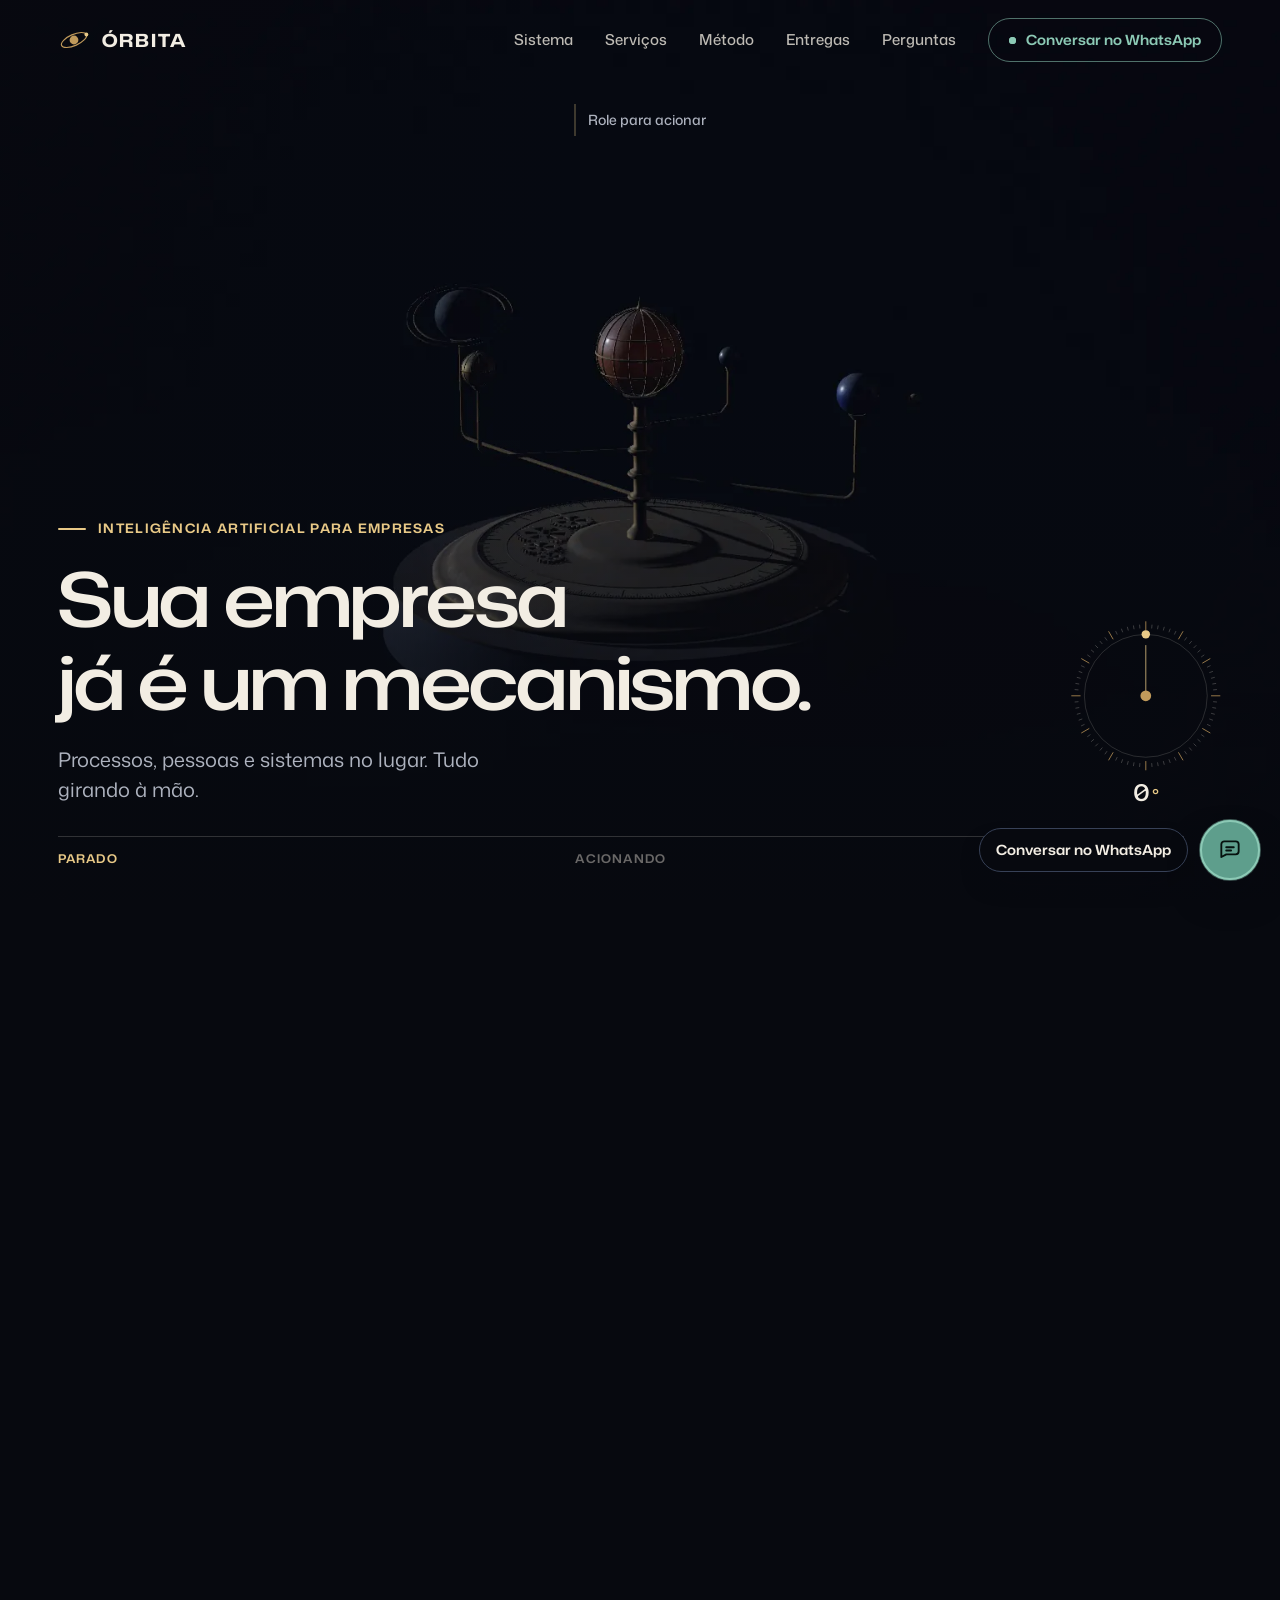
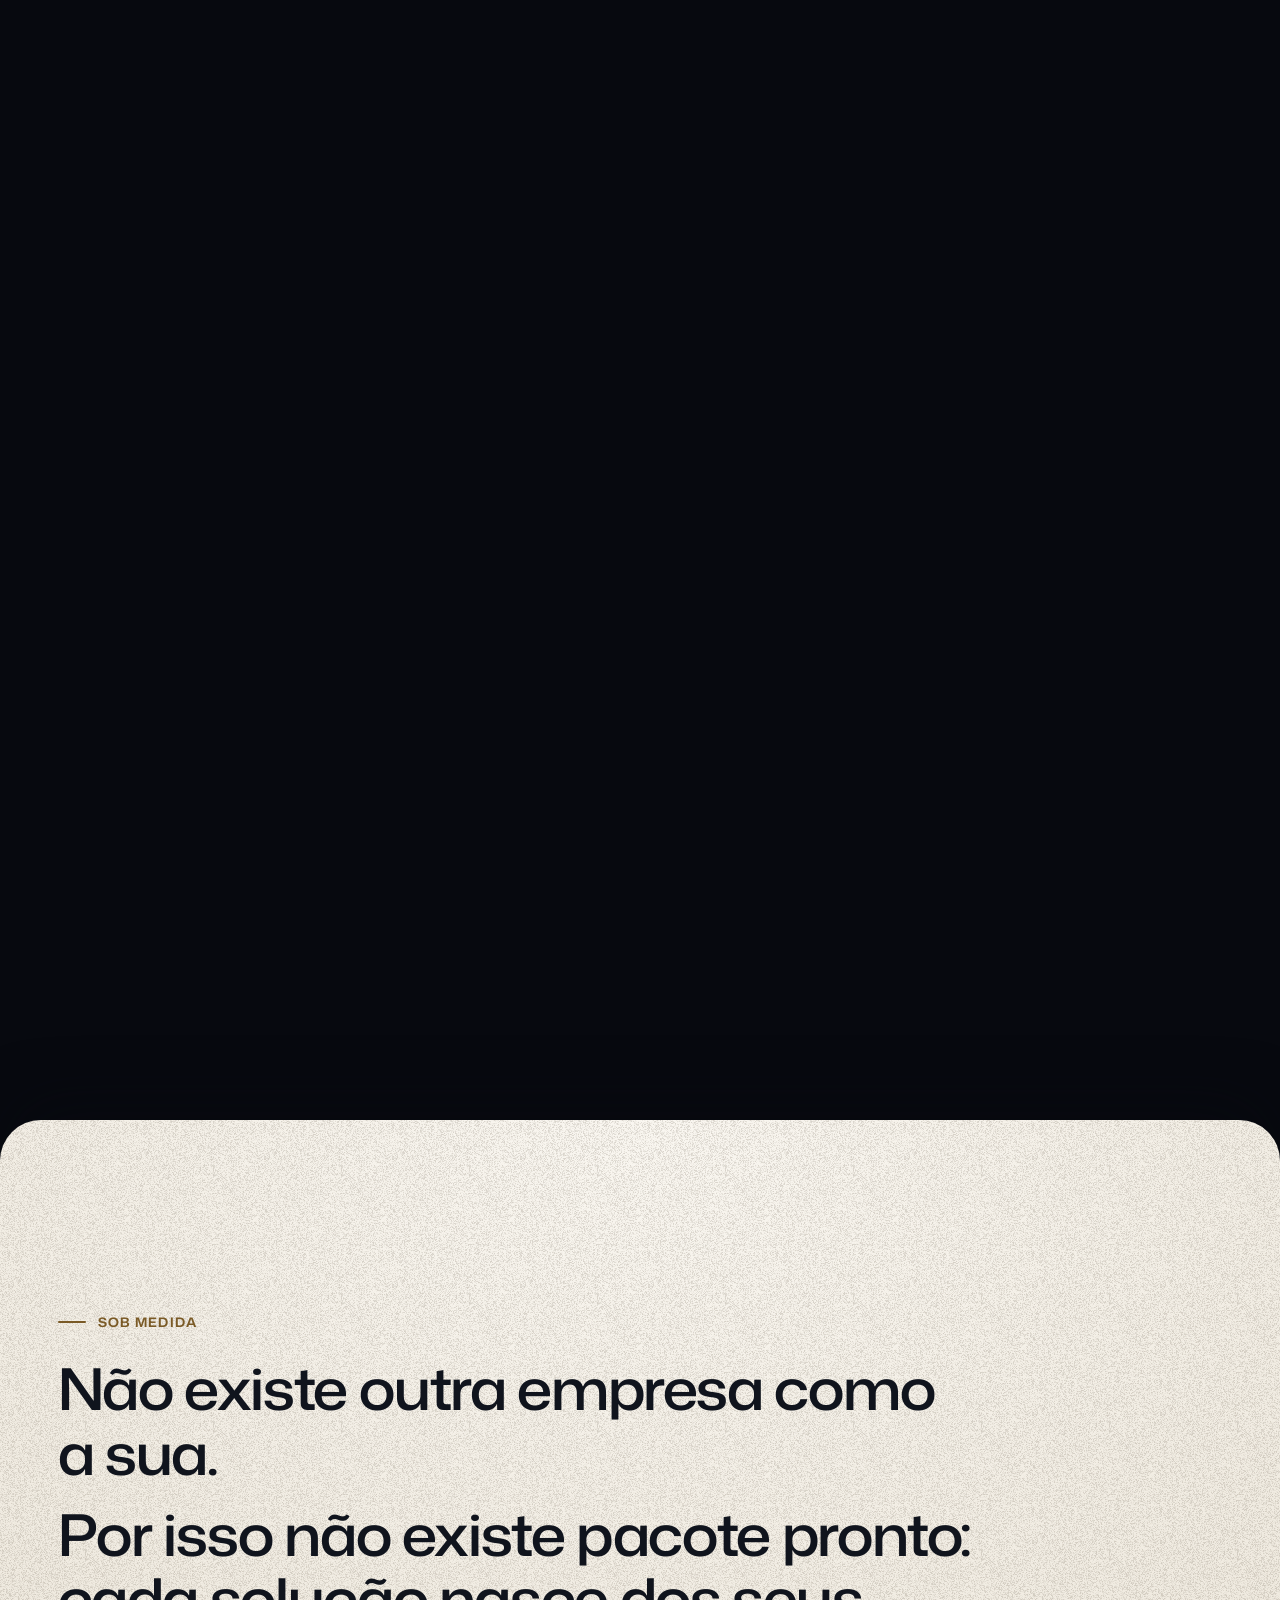
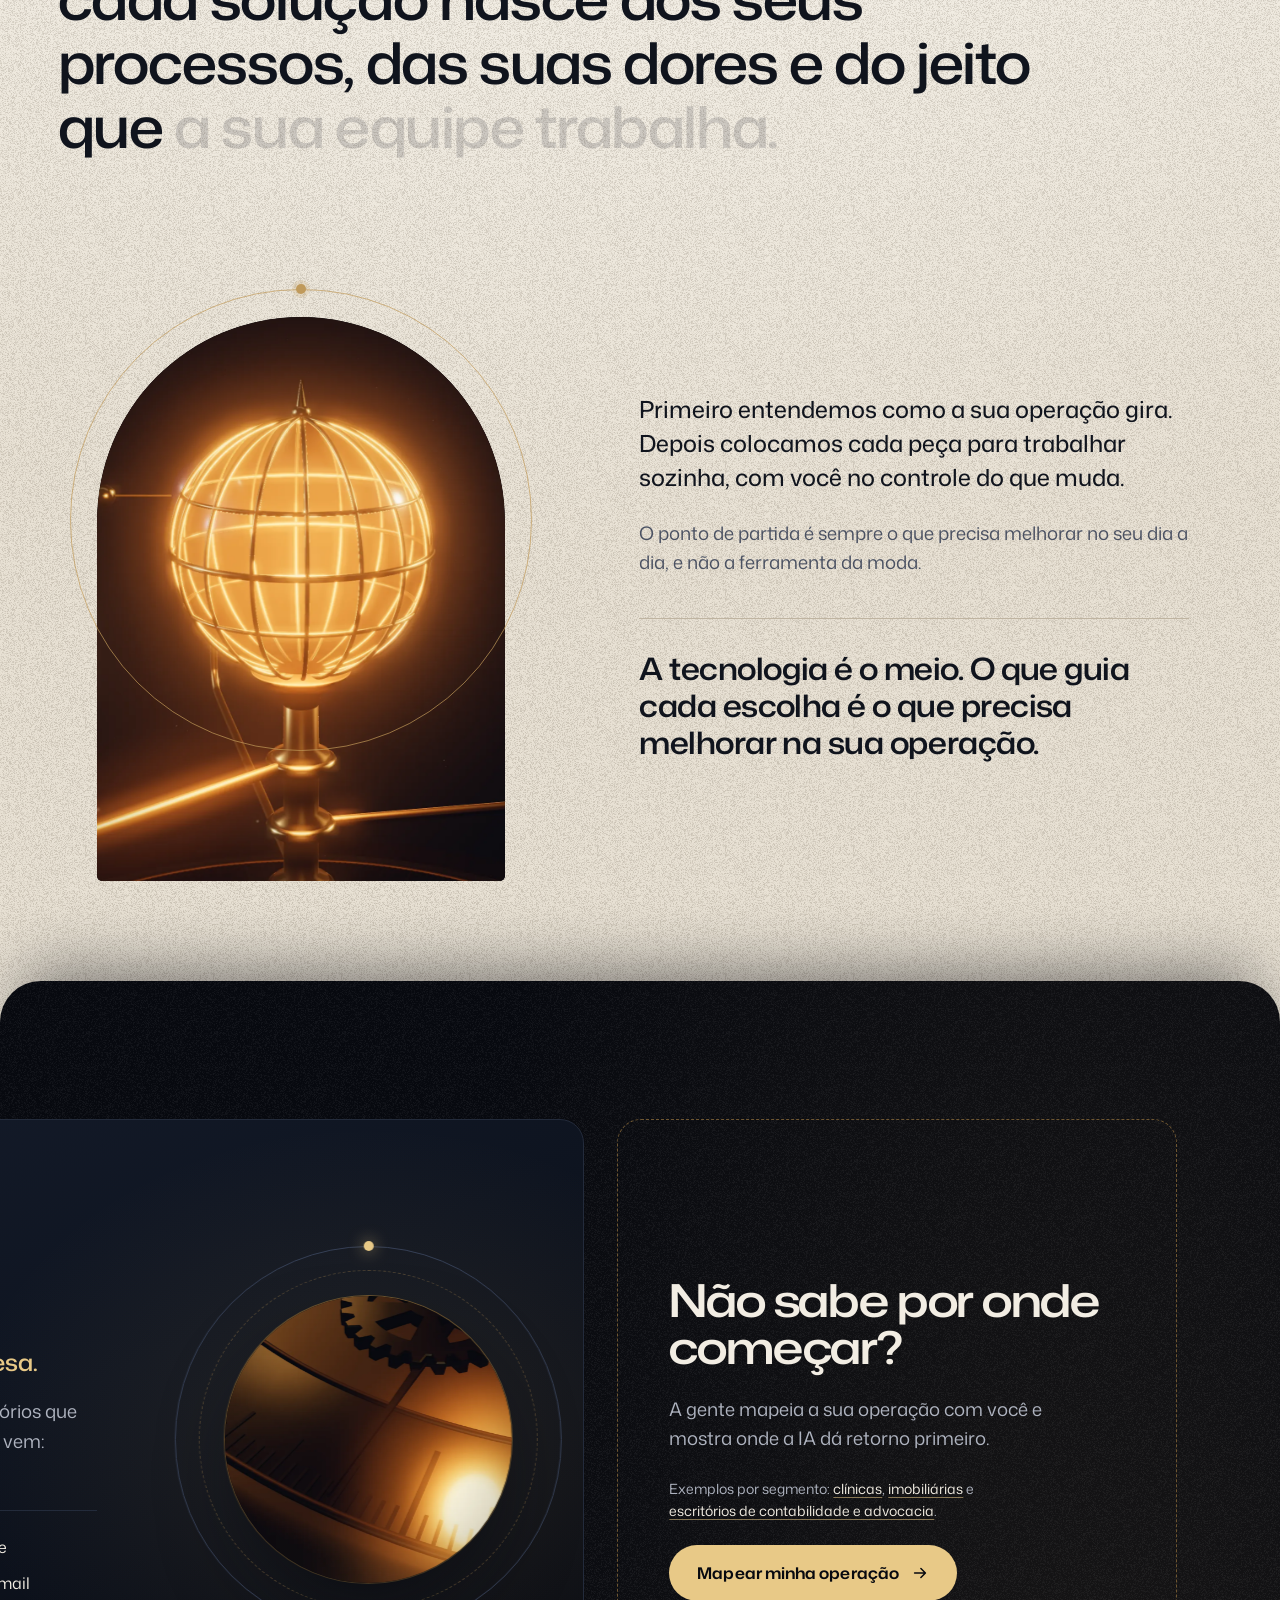
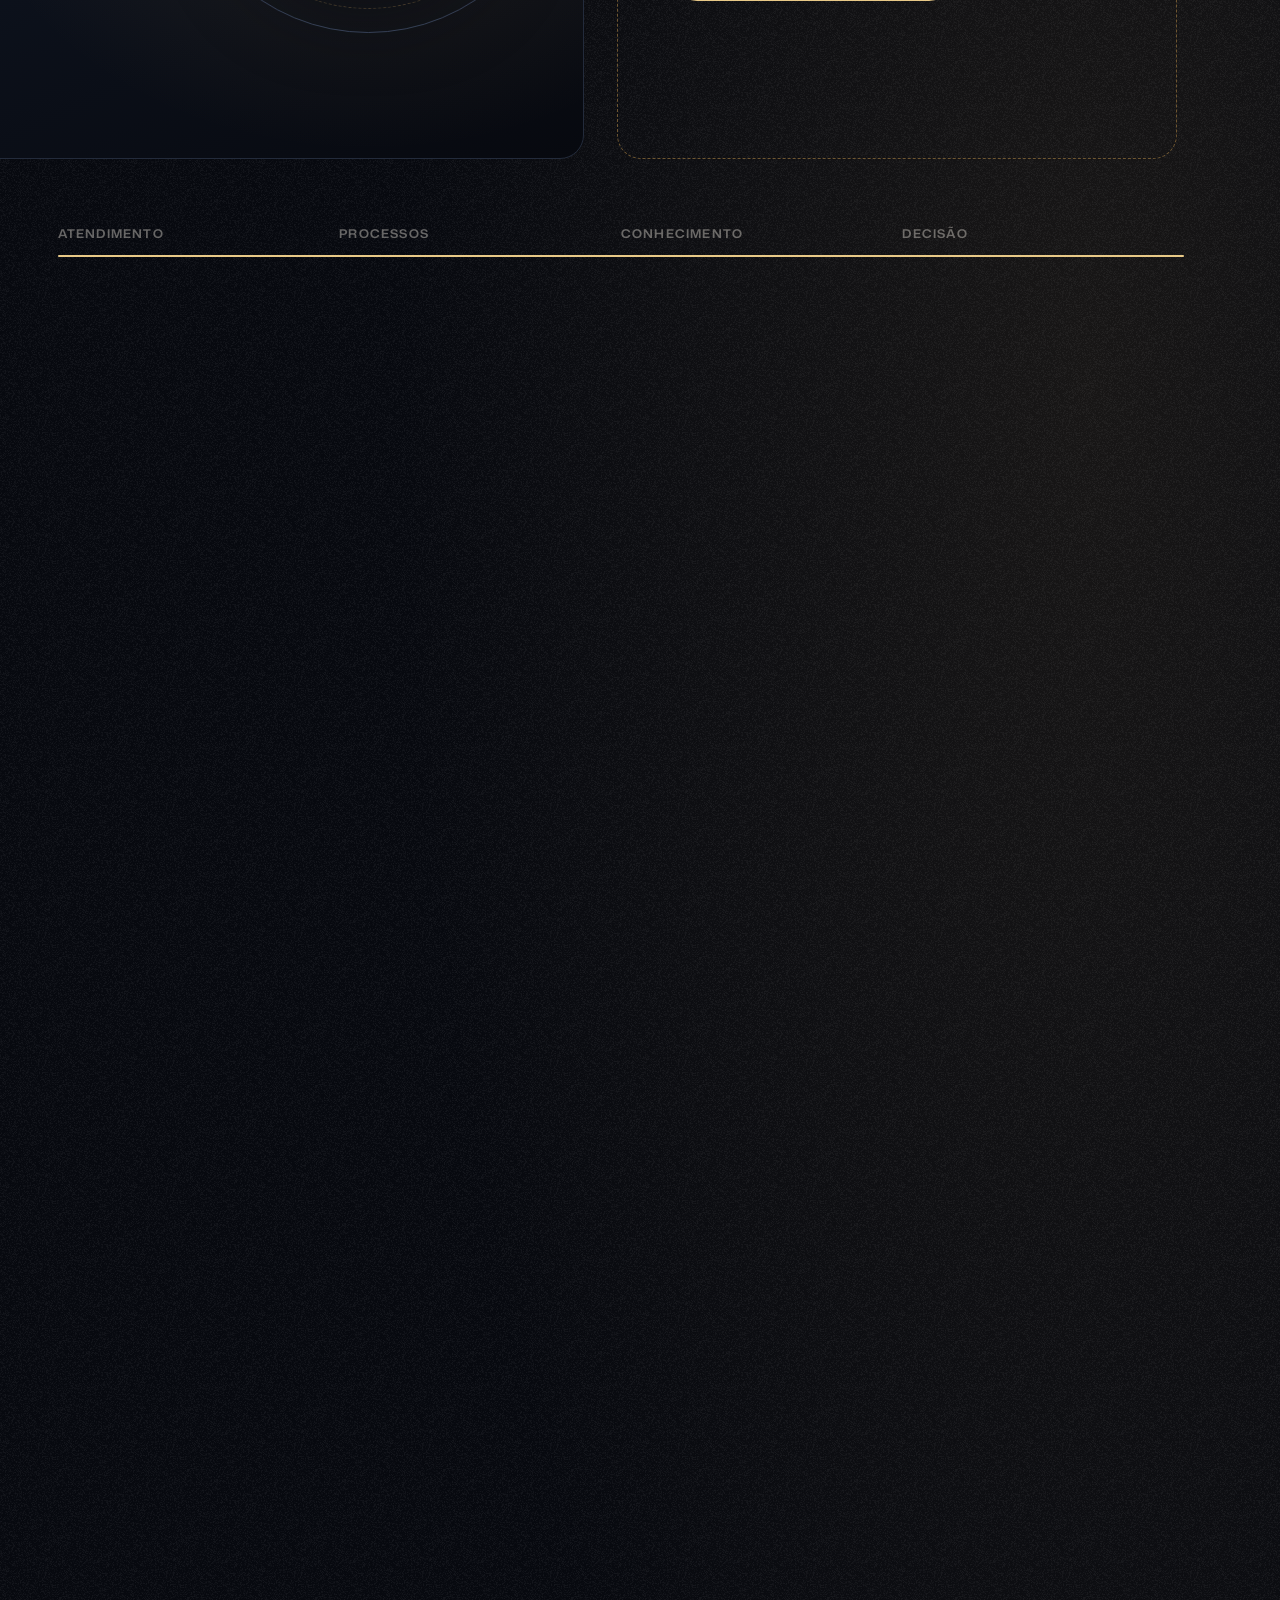
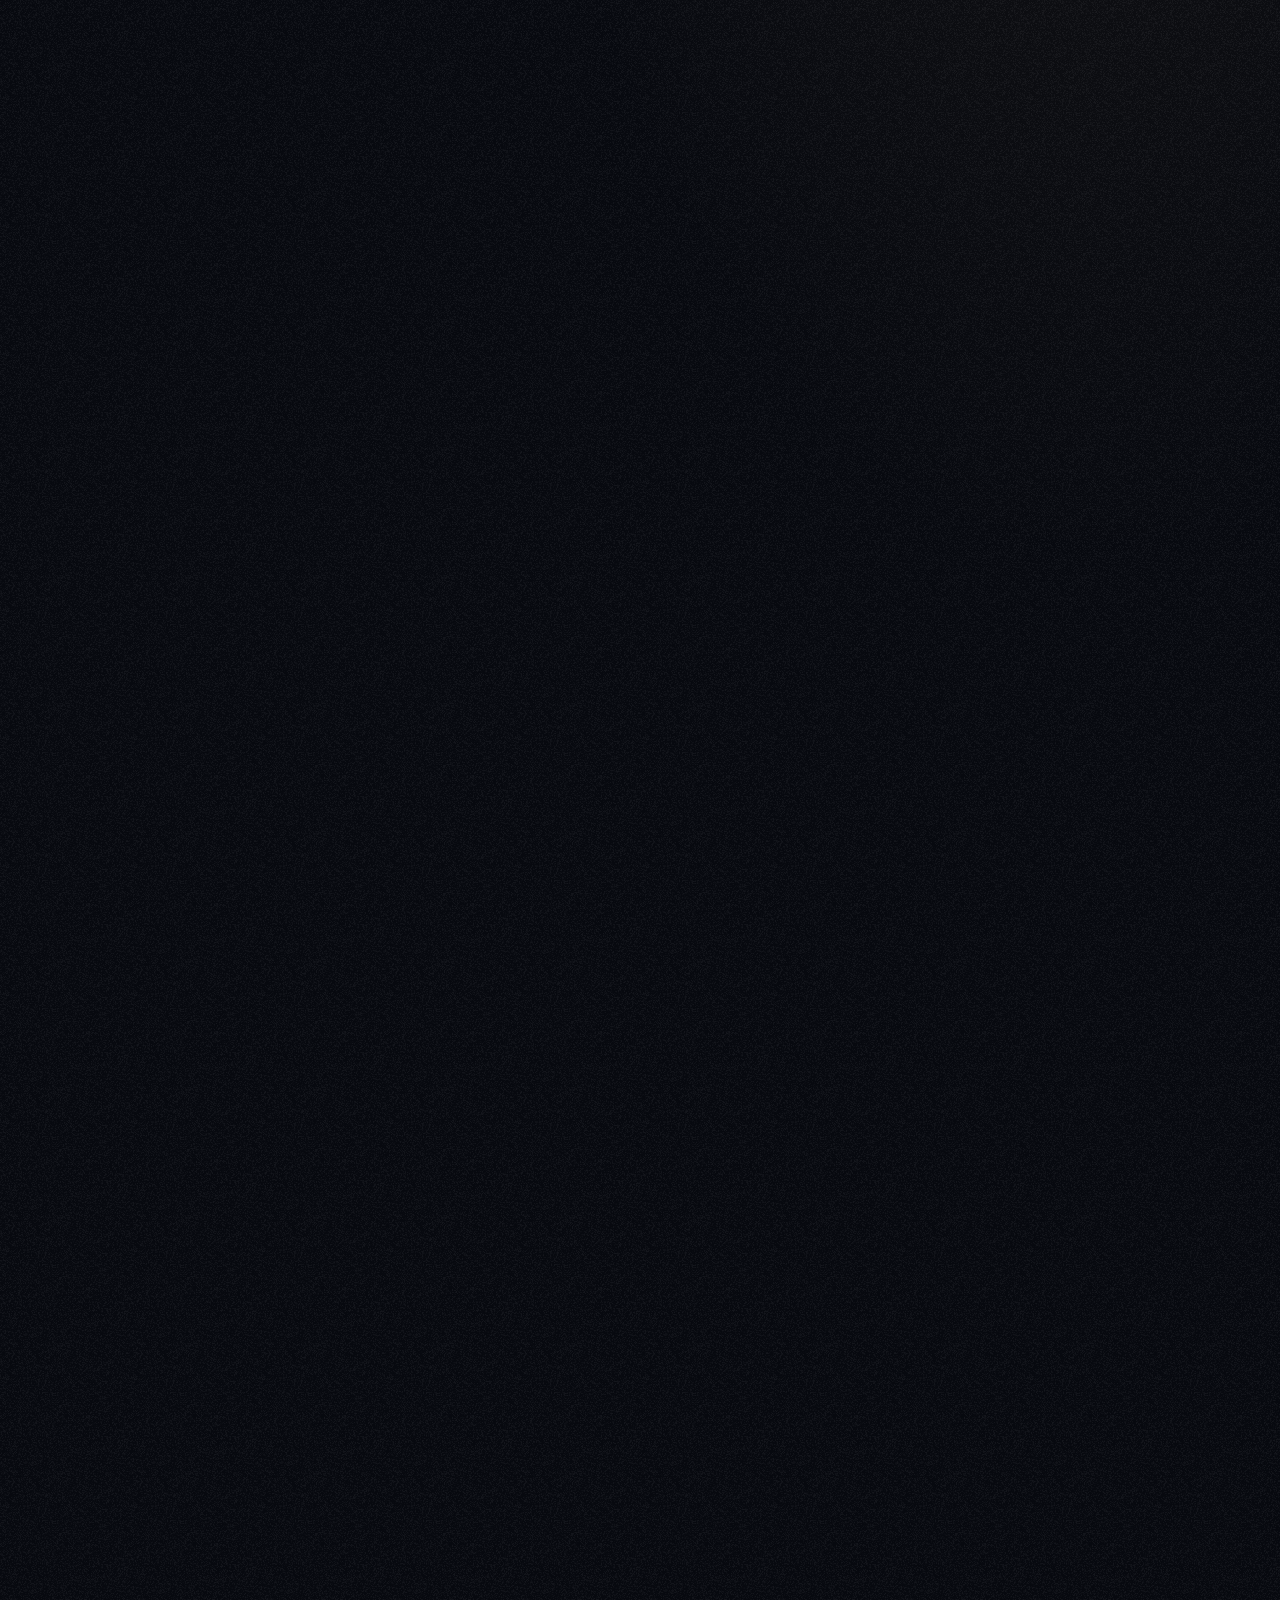
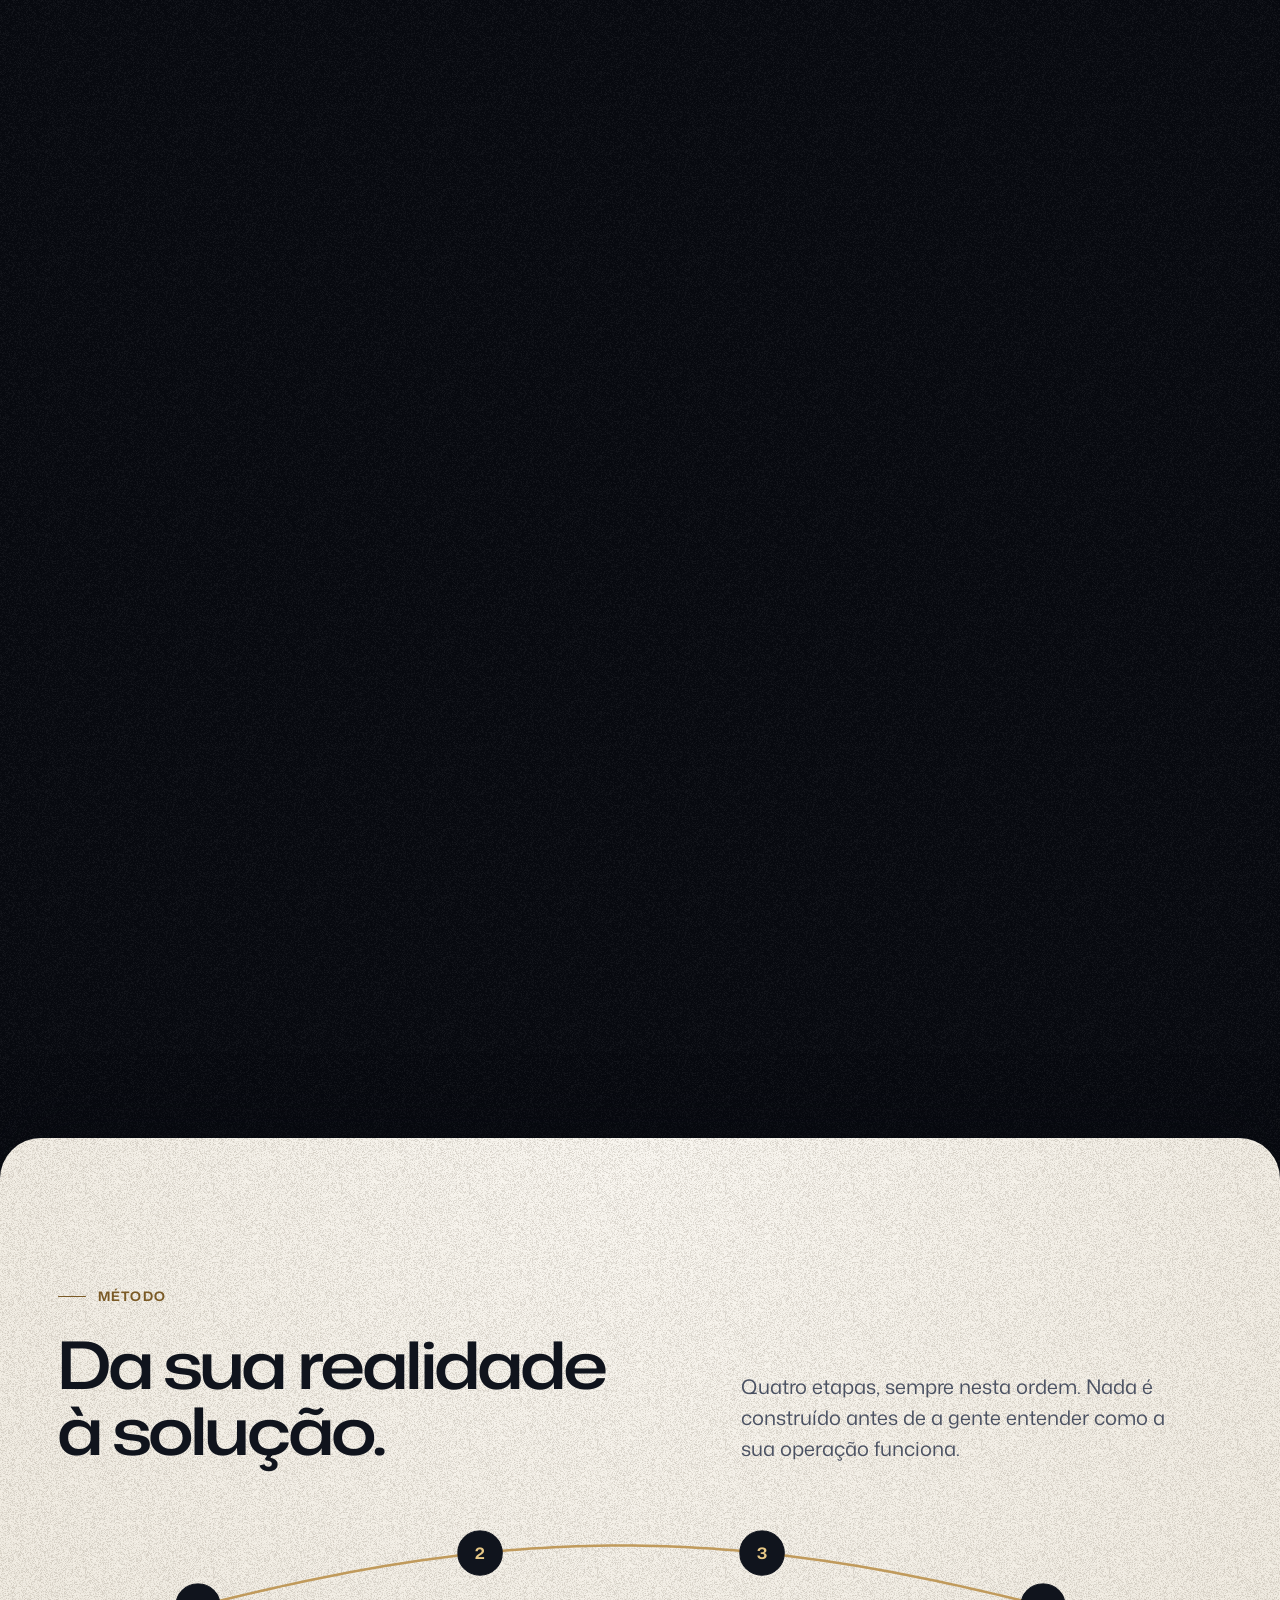
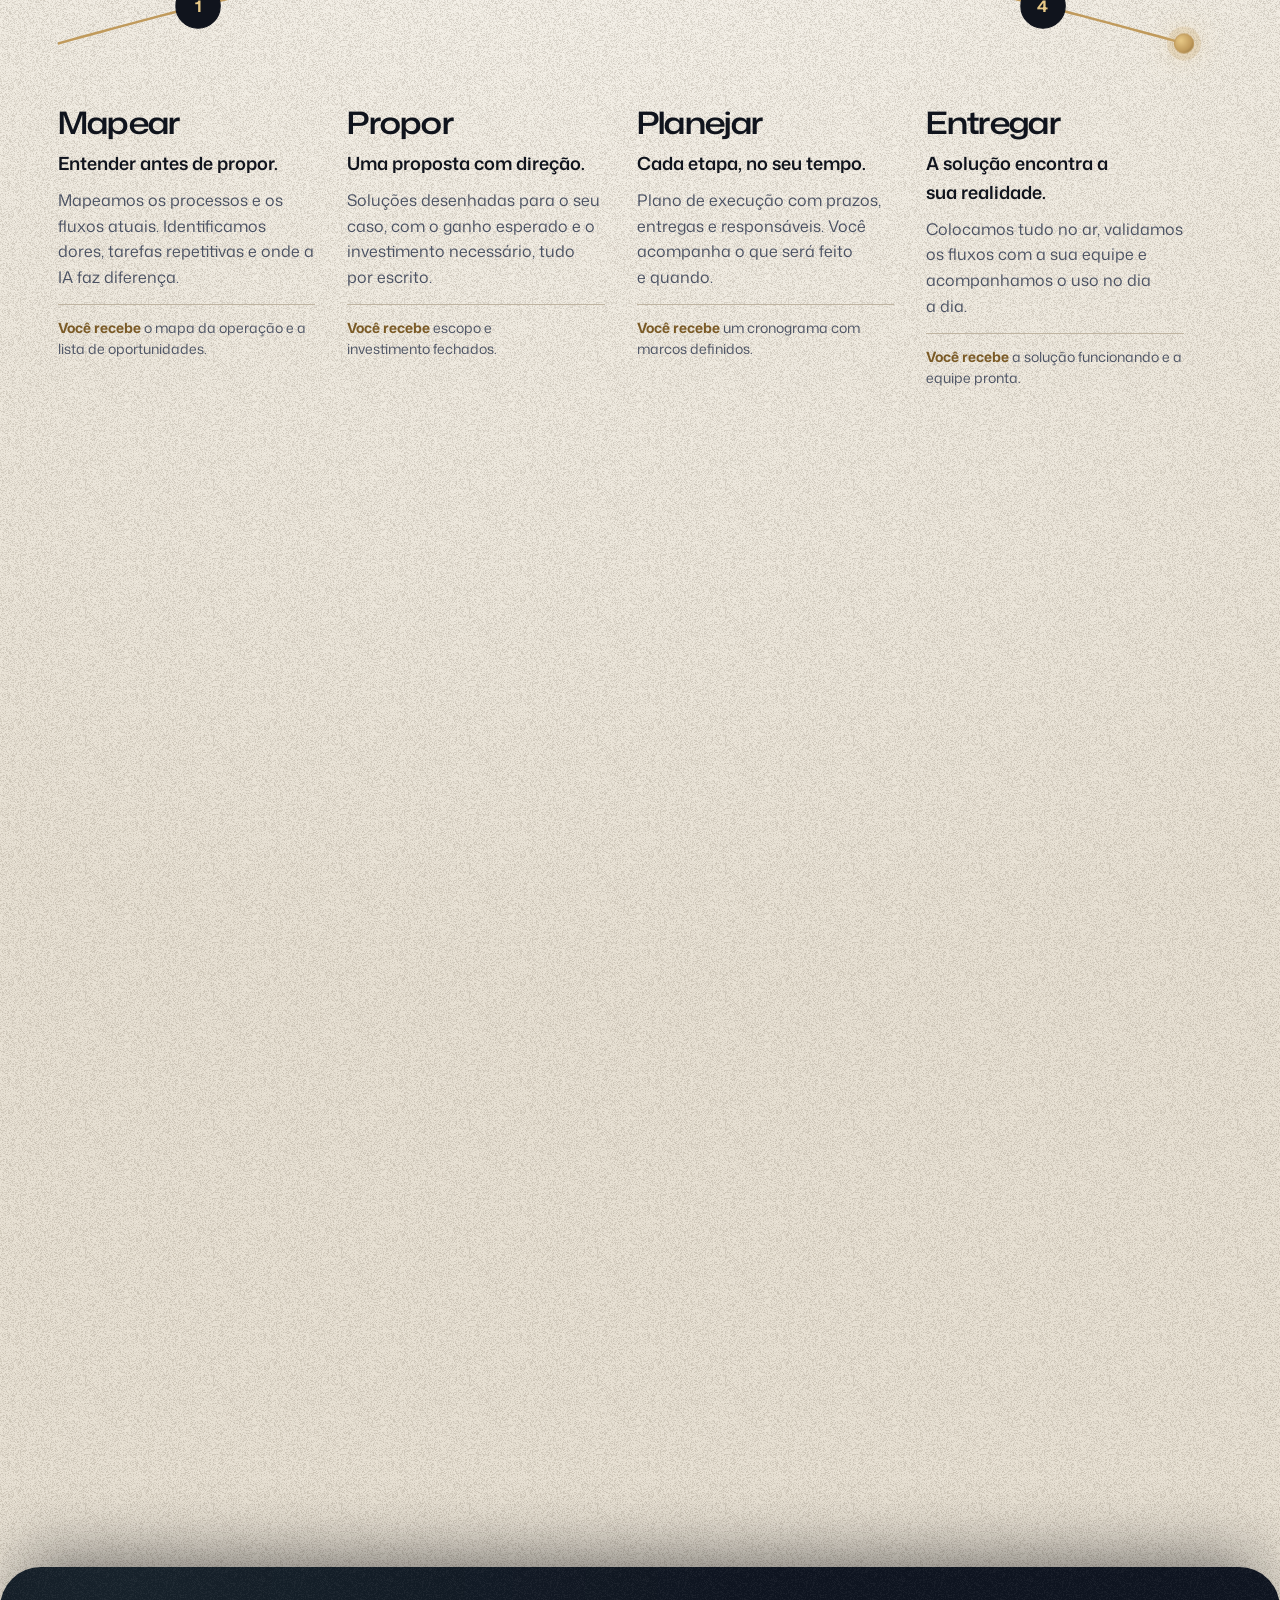
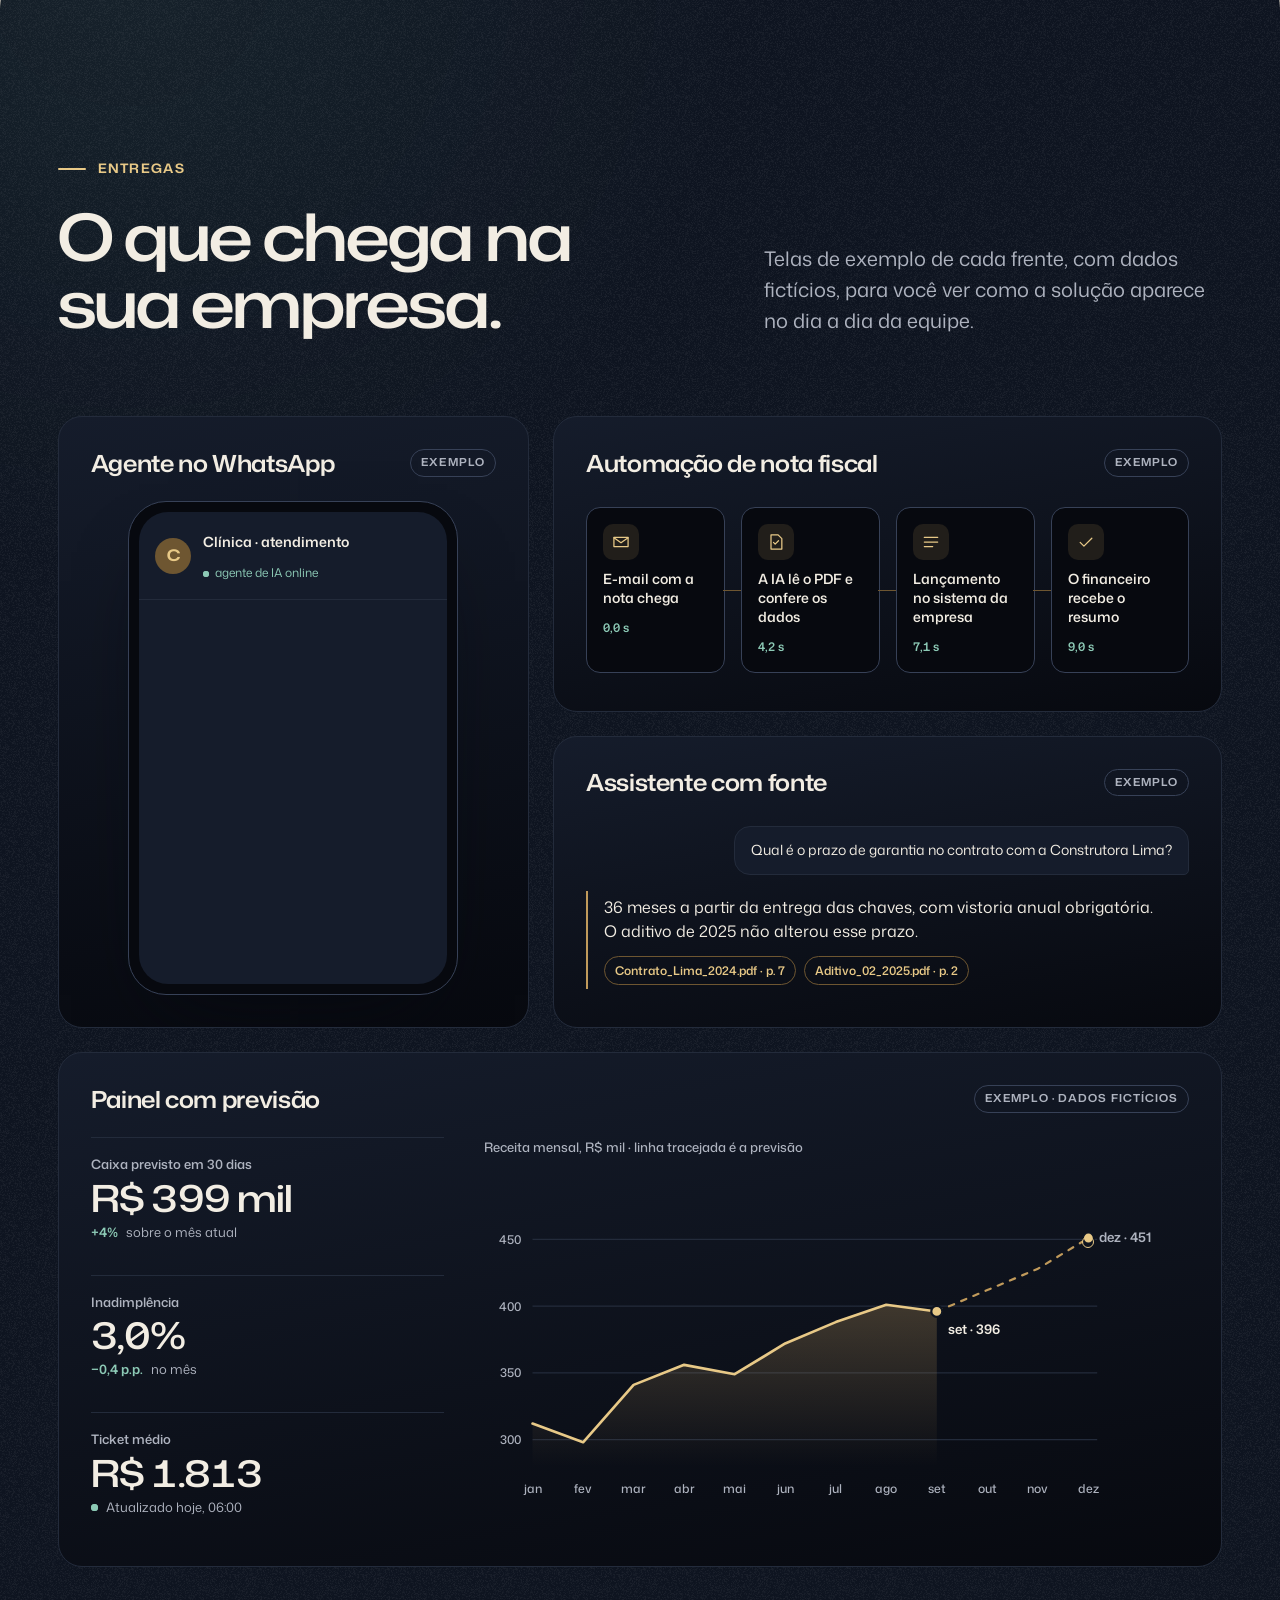
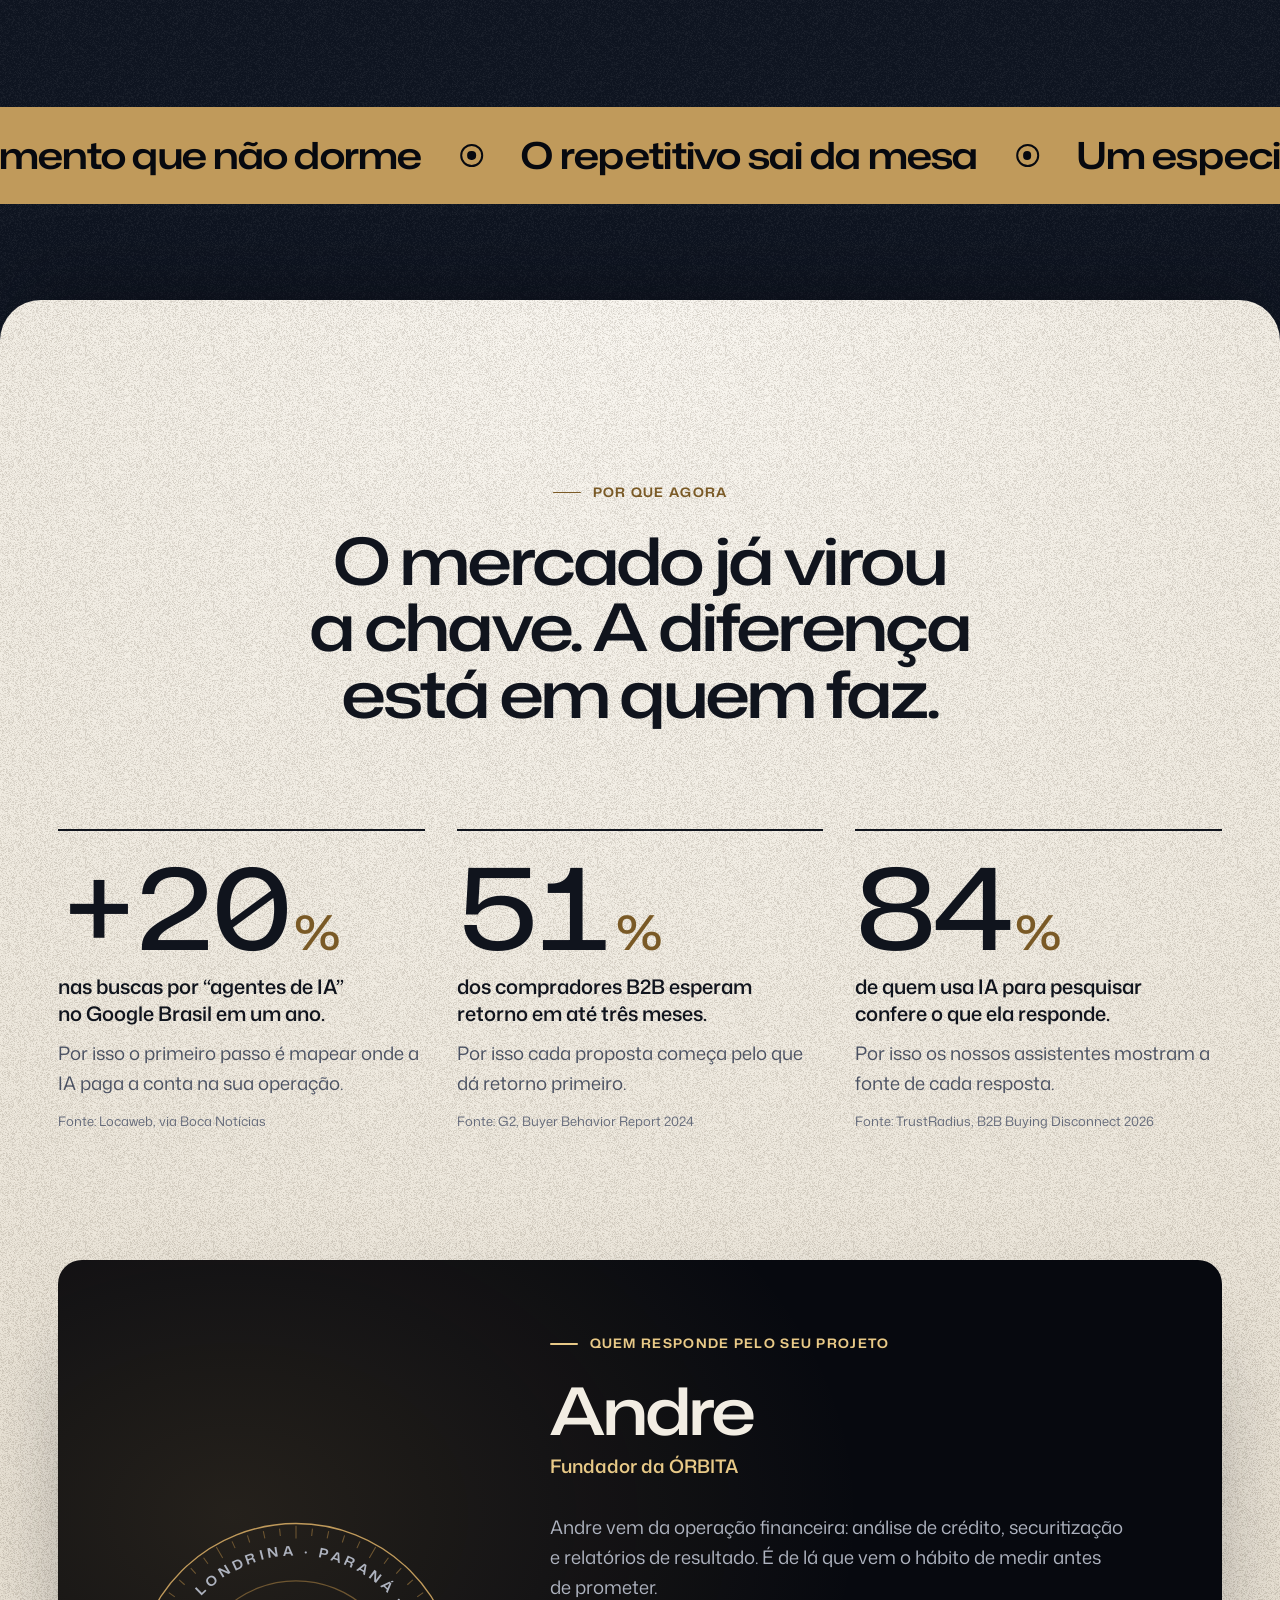
==== commit 1333508f: "SEO: título e H1 novos, 8 páginas de serviços e segmentos, sitemap com 9 endereços" ====
--- a/index.html
+++ b/index.html
@@ -3,15 +3,16 @@
 <head>
 <meta charset="utf-8">
 <meta name="viewport" content="width=device-width, initial-scale=1, viewport-fit=cover">
-<title>ÓRBITA | Soluções de IA sob medida para empresas</title>
-<meta name="description" content="ÓRBITA cria soluções de IA sob medida para empresas: agentes no WhatsApp, automação de processos, IA com os dados da empresa e painéis com previsão. Base em Londrina (PR), atendimento em todo o Brasil.">
+<title>Soluções de inteligência artificial para empresas | ÓRBITA</title>
+<meta name="description" content="Agentes de IA no WhatsApp, automação de processos, IA com os dados da empresa e dashboards com previsão. Sob medida, de Londrina (PR) para todo o Brasil.">
 <meta name="theme-color" content="#07090F">
 <meta property="og:type" content="website">
 <meta property="og:locale" content="pt_BR">
-<meta property="og:title" content="ÓRBITA · Soluções de IA sob medida">
-<meta property="og:description" content="ÓRBITA cria soluções de IA sob medida para empresas: agentes no WhatsApp, automação de processos, IA com os dados da empresa e painéis com previsão. Base em Londrina (PR), atendimento em todo o Brasil.">
+<meta property="og:title" content="ÓRBITA · Soluções de IA sob medida para empresas">
+<meta property="og:description" content="Agentes de IA no WhatsApp, automação de processos, IA com os dados da empresa e dashboards com previsão. Sob medida, de Londrina (PR) para todo o Brasil.">
 <meta property="og:image" content="https://www.iaorbita.com.br/assets/img/og.jpg">
 <meta name="twitter:card" content="summary_large_image">
+<meta name="robots" content="index, follow, max-image-preview:large">
 <meta property="og:url" content="https://www.iaorbita.com.br/">
 <meta property="og:site_name" content="ÓRBITA">
 <meta property="og:image:width" content="1200">
@@ -19,9 +20,10 @@
 <meta name="twitter:image" content="https://www.iaorbita.com.br/assets/img/og.jpg">
 <link rel="canonical" href="https://www.iaorbita.com.br/">
 <link rel="icon" href="assets/favicon.svg" type="image/svg+xml">
+<link rel="apple-touch-icon" href="assets/apple-touch-icon.png">
 <link rel="preload" href="assets/fonts/mona-sans-latin-standard-normal.woff2" as="font" type="font/woff2" crossorigin>
 <link rel="preload" href="assets/media/hero-poster.webp" as="image">
-<script type="application/ld+json">{"@context": "https://schema.org", "@type": "ProfessionalService", "name": "ÓRBITA", "description": "ÓRBITA cria soluções de IA sob medida para empresas: agentes no WhatsApp, automação de processos, IA com os dados da empresa e painéis com previsão. Base em Londrina (PR), atendimento em todo o Brasil.", "areaServed": "BR", "address": {"@type": "PostalAddress", "addressLocality": "Londrina", "addressRegion": "PR", "addressCountry": "BR"}, "geo": {"@type": "GeoCoordinates", "latitude": -23.3045, "longitude": -51.1696}, "telephone": "+5543999922229", "url": "https://www.iaorbita.com.br/", "image": "https://www.iaorbita.com.br/assets/img/og.jpg"}</script>
+<script type="application/ld+json">{"@context":"https://schema.org","@graph":[{"@type":"ProfessionalService","@id":"https://www.iaorbita.com.br/#empresa","name":"ÓRBITA","alternateName":["ÓRBITA IA","Órbita IA"],"url":"https://www.iaorbita.com.br/","description":"ÓRBITA cria soluções de inteligência artificial sob medida para empresas: agentes de IA no WhatsApp, automação de processos, assistentes com os dados da empresa e dashboards com previsão. Base em Londrina (PR), atendimento em todo o Brasil.","logo":{"@type":"ImageObject","url":"https://www.iaorbita.com.br/assets/img/logo.png","width":512,"height":512},"image":"https://www.iaorbita.com.br/assets/img/og.jpg","address":{"@type":"PostalAddress","addressLocality":"Londrina","addressRegion":"PR","addressCountry":"BR"},"geo":{"@type":"GeoCoordinates","latitude":-23.3045,"longitude":-51.1696},"areaServed":[{"@type":"City","name":"Londrina"},{"@type":"State","name":"Paraná"},{"@type":"Country","name":"Brasil"}],"knowsAbout":["Inteligência artificial","Agentes de IA","Automação de processos","Dashboards e previsões"],"founder":{"@type":"Person","name":"Andre"},"makesOffer":[{"@type":"Offer","itemOffered":{"@type":"Service","name":"Agente de IA no WhatsApp","url":"https://www.iaorbita.com.br/agente-de-ia-whatsapp"}},{"@type":"Offer","itemOffered":{"@type":"Service","name":"Automação de processos com IA","url":"https://www.iaorbita.com.br/automacao-de-processos"}},{"@type":"Offer","itemOffered":{"@type":"Service","name":"Assistente de IA com os dados da empresa","url":"https://www.iaorbita.com.br/ia-com-dados-da-empresa"}},{"@type":"Offer","itemOffered":{"@type":"Service","name":"Dashboards e previsões com IA","url":"https://www.iaorbita.com.br/dashboards-com-ia"}}],"telephone":"+5543999922229","contactPoint":{"@type":"ContactPoint","telephone":"+5543999922229","contactType":"customer service","availableLanguage":"Portuguese","areaServed":"BR"}},{"@type":"WebSite","@id":"https://www.iaorbita.com.br/#site","url":"https://www.iaorbita.com.br/","name":"ÓRBITA","alternateName":["ÓRBITA IA","iaorbita.com.br"],"inLanguage":"pt-BR","publisher":{"@id":"https://www.iaorbita.com.br/#empresa"}},{"@type":"WebPage","@id":"https://www.iaorbita.com.br/#pagina","url":"https://www.iaorbita.com.br/","name":"Soluções de inteligência artificial para empresas | ÓRBITA","description":"Agentes de IA no WhatsApp, automação de processos, IA com os dados da empresa e dashboards com previsão. Sob medida, de Londrina (PR) para todo o Brasil.","inLanguage":"pt-BR","isPartOf":{"@id":"https://www.iaorbita.com.br/#site"},"about":{"@id":"https://www.iaorbita.com.br/#empresa"},"primaryImageOfPage":"https://www.iaorbita.com.br/assets/img/og.jpg"},{"@type":"FAQPage","@id":"https://www.iaorbita.com.br/#perguntas","mainEntity":[{"@type":"Question","name":"Preciso entender de IA para contratar?","acceptedAnswer":{"@type":"Answer","text":"Não. Você fala do seu dia a dia e do que quer parar de fazer à mão. A tradução para tecnologia é trabalho nosso."}},{"@type":"Question","name":"Por onde começar a usar IA na empresa?","acceptedAnswer":{"@type":"Answer","text":"Pelo processo que mais consome tempo da equipe ou que mais gera retrabalho. O mapeamento mostra onde a IA dá retorno primeiro, e você recebe uma proposta por escrito antes de qualquer decisão."}},{"@type":"Question","name":"Qual a diferença entre um chatbot e um agente de IA?","acceptedAnswer":{"@type":"Answer","text":"O chatbot de menu funciona com opções numeradas e respostas fixas. O agente de IA entende mensagens escritas do jeito de cada pessoa, responde com base no que a sua empresa definiu e executa tarefas, como agendar e registrar pedidos. Quando a conversa pede, ele passa para alguém da equipe com o histórico completo. Veja como funciona o agente de IA no WhatsApp."}},{"@type":"Question","name":"Quanto custa?","acceptedAnswer":{"@type":"Answer","text":"Depende do que vai ser resolvido. Depois do mapeamento você recebe uma proposta por escrito, com escopo, ganho esperado e investimento fechados. Nada começa sem o seu aceite."}},{"@type":"Question","name":"Em quanto tempo fica pronto?","acceptedAnswer":{"@type":"Answer","text":"O prazo sai no plano de execução, com marcos e entregas definidos. Soluções mais diretas, como um agente de atendimento, costumam ir ao ar em semanas."}},{"@type":"Question","name":"Funciona com os sistemas que eu já uso?","acceptedAnswer":{"@type":"Answer","text":"Na maioria dos casos, sim: ERPs, planilhas, e-mail, WhatsApp e bancos de dados. Cada integração é confirmada no mapeamento, antes da proposta."}},{"@type":"Question","name":"E a LGPD? Meus dados ficam seguros?","acceptedAnswer":{"@type":"Answer","text":"Os dados continuam sendo da sua empresa. Usamos só o necessário para cada solução, com acesso restrito e acordo de confidencialidade, e preferimos contas e ferramentas da própria empresa sempre que possível."}},{"@type":"Question","name":"E se a IA errar?","acceptedAnswer":{"@type":"Answer","text":"Toda solução tem limites claros e um caminho para alguém da equipe assumir. Antes de ir ao ar, os fluxos são testados e validados com o seu time."}},{"@type":"Question","name":"O que acontece depois da entrega?","acceptedAnswer":{"@type":"Answer","text":"Acompanhamos o uso no dia a dia e ajustamos o que for preciso. Suporte e evolução entram na proposta, no formato que fizer sentido para você."}},{"@type":"Question","name":"Vocês atendem fora de Londrina?","acceptedAnswer":{"@type":"Answer","text":"Sim. A base é em Londrina (PR) e o trabalho é remoto, para empresas de todo o Brasil. Veja como atendemos empresas de Londrina e região."}}]}]}</script>
 <style>
 @font-face { font-family: "Mona Sans"; font-style: normal; font-weight: 200 900; font-stretch: 75% 125%; font-display: swap; src: url("assets/fonts/mona-sans-latin-standard-normal.woff2") format("woff2"); }
 :root {
@@ -312,6 +314,13 @@
 .fase { grid-area: 1 / 1; align-self: end; }
 .hero__titulo { font-stretch: var(--larg-titulo); font-weight: var(--peso-titulo); font-size: var(--t-hero); line-height: 1.0; letter-spacing: -0.03em; color: var(--pergaminho); }
 .hero__titulo b, .visor__titulo b { font-weight: inherit; color: var(--latao-aceso); }
+/* H1 visível: o que a ÓRBITA faz, em uma linha, acima da primeira frase */
+.hero__rotulo {
+  display: inline-flex; align-items: center; gap: 12px; margin-bottom: var(--s-3); max-width: 100%;
+  font-stretch: var(--larg-sub); font-weight: 640; font-size: var(--t-13); line-height: 1.35; letter-spacing: 0.1em; text-transform: uppercase; color: var(--latao-aceso);
+  will-change: transform, opacity;
+}
+.hero__rotulo::before { content: ""; width: 28px; height: 1.5px; flex: none; background: currentColor; border-radius: 2px; }
 /* máscara de linha: o texto entra e sai rolando, guiado pelo scroll */
 .linha { display: block; overflow: hidden; white-space: nowrap; padding: 0.1em 0.04em 0.14em; margin: -0.1em -0.04em -0.14em; }
 .linha > span { display: inline-block; will-change: transform; }
@@ -404,6 +413,14 @@
 .srv__lista { list-style: none; padding: var(--s-3) 0 0; margin-top: var(--s-3); display: grid; gap: 10px; border-top: 1px solid var(--linha); }
 .srv__lista li { display: flex; align-items: baseline; gap: 12px; font-size: var(--t-16); color: var(--pergaminho); }
 .srv__lista li::before { content: ""; width: 6px; height: 6px; flex: none; border-radius: 50%; background: var(--latao); transform: translateY(-2px); }
+.srv__mais {
+  justify-self: start; display: inline-flex; align-items: center; gap: 10px; margin-top: var(--s-3); padding-block: 4px;
+  font-stretch: var(--larg-sub); font-weight: 620; font-size: var(--t-14); line-height: 1.35; color: var(--latao-aceso); text-decoration: none;
+  border-bottom: 1px solid color-mix(in srgb, var(--latao-aceso) 35%, transparent); transition: color var(--dur-curta) var(--ease), border-color var(--dur-curta) var(--ease);
+}
+.srv__mais svg { width: 16px; height: 16px; flex: none; fill: none; stroke: currentColor; stroke-width: 1.7; stroke-linecap: round; stroke-linejoin: round; transition: transform var(--dur-curta) var(--ease); }
+.srv__mais:hover { color: var(--pergaminho); border-color: var(--pergaminho); }
+.srv__mais:hover svg { transform: translateX(4px); }
 .srv__fig { position: relative; width: 100%; max-width: 440px; aspect-ratio: 1; justify-self: center; will-change: transform; }
 .srv__orbe { position: absolute; inset: 13%; border-radius: 50%; overflow: hidden; background: var(--noite); box-shadow: 0 40px 90px -30px color-mix(in srgb, var(--noite) 90%, transparent), 0 0 0 1px var(--latao-sombra); }
 .srv__orbe img { width: 100%; height: 100%; object-fit: cover; }
@@ -424,6 +441,9 @@
 .srv-fim { display: grid; align-content: center; justify-items: start; gap: var(--s-3); padding: clamp(28px, 4vw, 56px); border-radius: var(--raio-card); border: 1px dashed var(--latao-sombra); }
 .srv-fim__titulo { font-stretch: var(--larg-titulo); font-weight: var(--peso-titulo); font-size: var(--t-48); line-height: 1.04; letter-spacing: -0.026em; }
 .srv-fim__texto { color: var(--nevoa); max-width: 34ch; }
+.srv-fim__segmentos { font-size: var(--t-14); line-height: 1.55; color: var(--nevoa); max-width: 40ch; }
+.srv-fim__segmentos a { color: var(--pergaminho); text-underline-offset: 3px; text-decoration-color: color-mix(in srgb, var(--latao-aceso) 55%, transparent); }
+.srv-fim__segmentos a:hover { color: var(--latao-aceso); }
 .servicos__nav { display: none; }
 
 /* modo horizontal (ligado pelo script quando há movimento) */
@@ -644,6 +664,8 @@
 .projeto:hover { border-color: var(--latao-sombra); transform: translateY(-3px); }
 .projeto h3 { font-stretch: var(--larg-sub); font-weight: 620; font-size: var(--t-20); letter-spacing: -0.01em; padding-right: 88px; }
 .projeto p { font-size: var(--t-14); color: var(--nevoa); }
+.projeto h3 a { color: inherit; text-decoration: underline; text-underline-offset: 4px; text-decoration-thickness: 1px; text-decoration-color: color-mix(in srgb, var(--latao-aceso) 50%, transparent); }
+.projeto h3 a:hover { color: var(--latao-aceso); }
 .projeto__tipo { position: absolute; top: var(--s-3); right: var(--s-3); font-stretch: var(--larg-sub); font-weight: 640; font-size: 10.5px; letter-spacing: 0.1em; text-transform: uppercase; color: var(--latao-aceso); border: 1px solid var(--latao-sombra); border-radius: 999px; padding: 3px 8px; }
 
 /* ---------- perguntas ---------- */
@@ -674,6 +696,8 @@
 .faq__item[open]:not(.is-fechando) .faq__sinal::after { transform: translate(-50%, -50%) rotate(0deg); }
 .faq__resposta { overflow: hidden; color: var(--nevoa); font-size: var(--t-18); max-width: 60ch; }
 .faq__resposta p { padding-bottom: var(--s-3); }
+.faq__resposta a { color: var(--pergaminho); text-underline-offset: 3px; text-decoration-color: color-mix(in srgb, var(--latao-aceso) 55%, transparent); }
+.faq__resposta a:hover { color: var(--latao-aceso); }
 
 /* ---------- cena 2: visor de telescópio ---------- */
 .alinhamento { position: absolute; inset: 0; display: grid; place-items: center; padding-top: calc(env(safe-area-inset-top, 0px) + var(--s-6)); }
@@ -753,13 +777,14 @@
   position: relative; font-stretch: var(--larg-titulo); font-weight: 700; font-size: clamp(3.5rem, 15.5vw, 15rem); line-height: 0.9; letter-spacing: -0.035em; white-space: nowrap;
   background: linear-gradient(180deg, var(--pergaminho) 10%, var(--latao) 90%); -webkit-background-clip: text; background-clip: text; color: transparent;
 }
-.rodape__grade { display: grid; grid-template-columns: repeat(4, minmax(0, 1fr)); gap: var(--s-4); padding-top: var(--s-5); border-top: 1px solid var(--linha); }
+.rodape__grade { display: grid; grid-template-columns: minmax(0, 1.25fr) repeat(4, minmax(0, 1fr)); gap: var(--s-4); padding-top: var(--s-5); border-top: 1px solid var(--linha); }
 .rodape__grade h2 { font-stretch: var(--larg-sub); font-weight: 640; font-size: var(--t-12); letter-spacing: 0.1em; text-transform: uppercase; color: var(--latao-aceso); margin-bottom: var(--s-2); }
 .rodape__grade ul { list-style: none; padding: 0; display: grid; gap: 8px; }
 .rodape__grade li { color: var(--nevoa); font-size: var(--t-16); line-height: 1.5; }
 .rodape__grade a { color: var(--nevoa); text-decoration: none; font-size: var(--t-16); transition: color var(--dur-curta) var(--ease); }
 .rodape__grade a:hover { color: var(--pergaminho); }
 .rodape__grade p { color: var(--nevoa); font-size: var(--t-14); }
+.rodape__grade p + p { margin-top: var(--s-1); }
 .rodape__fim { display: flex; flex-wrap: wrap; justify-content: space-between; gap: var(--s-2); margin-top: var(--s-8); font-size: var(--t-13); color: var(--nevoa-baixa); }
 
 /* ---------- kit de movimento ---------- */
@@ -911,6 +936,7 @@
   .peca--whats, .peca--fluxo, .peca--assistente, .peca--painel { grid-column: 1 / -1; grid-row: auto; }
   .medalha { justify-self: start; width: min(60%, 260px); }
   .rodape__grade { grid-template-columns: repeat(2, minmax(0, 1fr)); }
+  .rodape__grade > :first-child { grid-column: 1 / -1; }
   .srv-horizontal .srv { grid-template-columns: minmax(0, 1fr) minmax(0, 0.8fr); }
 }
 @media (max-width: 760px) {
@@ -922,7 +948,7 @@
   .cta-topo { height: 40px; padding: 0 14px; font-size: var(--t-13); gap: 8px; }
   .cta-topo .cta-topo__longo { display: none; }
   .topo__menu { height: 40px; padding: 0 12px; }
-  .topo__menu-txt { display: none; }
+  .topo__menu-txt { position: absolute; width: 1px; height: 1px; overflow: hidden; clip: rect(0 0 0 0); white-space: nowrap; }
   .hero { grid-template-columns: minmax(0, 1fr); bottom: calc(var(--s-10) + env(safe-area-inset-bottom, 0px)); }
   .astrolabio { position: absolute; right: 0; bottom: calc(100% + var(--s-3)); width: 92px; padding-right: max(var(--pad-x), env(safe-area-inset-right, 0px)); box-sizing: content-box; }
   .astro__leitura { font-size: var(--t-18); }
@@ -968,6 +994,7 @@
   .srv__desc { font-size: var(--t-16); margin-top: 12px; }
   .srv__lista { margin-top: var(--s-2); padding-top: var(--s-2); gap: 6px; }
   .srv__lista li { font-size: var(--t-14); }
+  .srv__mais { margin-top: var(--s-2); }
   .srv-horizontal .srv__fig { max-width: 360px; }
   .js-motion .metodo__pino { padding-top: calc(var(--topo-h) + 8px); }
   .metodo__topo .titulo { font-size: clamp(2rem, 1rem + 2.8vw, 3.5rem); }
@@ -1075,10 +1102,10 @@
 
 <!-- ===== Cena 1: o planetário acorda (filme amarrado ao scroll) ===== -->
 <section class="cena cena--hero tema-escuro" id="inicio" data-tema="escuro" aria-labelledby="hero-titulo">
-  <h1 class="sr-only" id="hero-titulo">ÓRBITA: soluções de IA sob medida para empresas</h1>
   <div class="cena__fixo" id="hero-fixo">
     <div class="cena__palco" id="hero-palco">
       <video class="cena__video" id="video-hero" muted playsinline preload="auto" poster="assets/media/hero-poster.webp" aria-hidden="true" tabindex="-1" disablepictureinpicture disableremoteplayback>
+        <source src="assets/media/hero-movel.mp4" type="video/mp4" media="(max-width: 900px)">
         <source src="assets/media/hero.mp4" type="video/mp4">
       </video>
       <div class="cena__veu" aria-hidden="true"></div>
@@ -1087,6 +1114,7 @@
       <div class="hero wrap">
         <div class="hero__fases">
           <div class="fase" data-fase="0">
+            <h1 class="hero__rotulo" id="hero-titulo">Inteligência artificial para empresas</h1>
             <p class="hero__titulo"><span class="linha"><span>Sua empresa</span></span><span class="linha"><span>já é um mecanismo.</span></span></p>
             <p class="hero__apoio">Processos, pessoas e sistemas no lugar. Tudo girando à mão.</p>
           </div>
@@ -1172,6 +1200,7 @@
             <li>Qualificação e agendamento sem fila</li>
             <li>Passagem para humano com todo o contexto</li>
           </ul>
+          <a class="srv__mais" href="/agente-de-ia-whatsapp">Como funciona o agente de IA no WhatsApp<svg viewBox="0 0 20 20" aria-hidden="true"><path d="M4 10h11M11 5l5 5-5 5"/></svg></a>
         </div>
         <figure class="srv__fig" aria-hidden="true">
           <div class="srv__orbe srv__orbe--flutua amb"><img src="assets/img/orbita-atendimento.webp" width="1000" height="1000" alt="" loading="lazy" decoding="async"></div>
@@ -1191,6 +1220,7 @@
             <li>Integração entre ERP, planilhas e e-mail</li>
             <li>Rotinas que rodam no horário certo</li>
           </ul>
+          <a class="srv__mais" href="/automacao-de-processos">Como funciona a automação de processos<svg viewBox="0 0 20 20" aria-hidden="true"><path d="M4 10h11M11 5l5 5-5 5"/></svg></a>
         </div>
         <figure class="srv__fig" aria-hidden="true">
           <div class="srv__orbe srv__orbe--gira amb"><img src="assets/img/orbita-processos.webp" width="1000" height="1000" alt="" loading="lazy" decoding="async"></div>
@@ -1210,6 +1240,7 @@
             <li>Acesso só para quem pode ver</li>
             <li>Dentro das ferramentas que a equipe já usa</li>
           </ul>
+          <a class="srv__mais" href="/ia-com-dados-da-empresa">Como funciona a IA com os dados da empresa<svg viewBox="0 0 20 20" aria-hidden="true"><path d="M4 10h11M11 5l5 5-5 5"/></svg></a>
         </div>
         <figure class="srv__fig" aria-hidden="true">
           <div class="srv__orbe srv__orbe--flutua srv__orbe--lento amb"><img src="assets/img/orbita-conhecimento.webp" width="1000" height="1000" alt="" loading="lazy" decoding="async"></div>
@@ -1229,6 +1260,7 @@
             <li>Relatório semanal no WhatsApp ou no e-mail</li>
             <li>Previsão de caixa, vendas e demanda</li>
           </ul>
+          <a class="srv__mais" href="/dashboards-com-ia">Como funcionam os dashboards com IA<svg viewBox="0 0 20 20" aria-hidden="true"><path d="M4 10h11M11 5l5 5-5 5"/></svg></a>
         </div>
         <figure class="srv__fig" aria-hidden="true">
           <div class="srv__orbe srv__orbe--gira srv__orbe--reverso amb"><img src="assets/img/orbita-decisao.webp" width="1000" height="1000" alt="" loading="lazy" decoding="async"></div>
@@ -1240,6 +1272,7 @@
       <div class="srv-fim">
         <p class="srv-fim__titulo">Não sabe por onde começar?</p>
         <p class="srv-fim__texto">A gente mapeia a sua operação com você e mostra onde a IA dá retorno primeiro.</p>
+        <p class="srv-fim__segmentos">Exemplos por segmento: <a href="/ia-para-clinicas">clínicas</a>, <a href="/ia-para-imobiliarias">imobiliárias</a> e <a href="/ia-para-contabilidade-e-advocacia">escritórios de contabilidade e advocacia</a>.</p>
         <a class="btn btn--latao magnetico" href="#contato">Mapear minha operação<svg viewBox="0 0 20 20" aria-hidden="true"><path d="M4 10h11M11 5l5 5-5 5"/></svg></a>
       </div>
     </div>
@@ -1442,7 +1475,7 @@
           <p>Também constrói os próprios sistemas, alguns já em uso por clientes. Na ÓRBITA, é ele quem mapeia a sua operação, acompanha cada entrega e responde por ela.</p>
         </div>
         <ul class="projetos" aria-label="Projetos do fundador">
-          <li class="projeto"><h3>Gestão Estética</h3><p>Gestão para clínicas de estética, em uso por clientes pagantes.</p><span class="projeto__tipo">SaaS</span></li>
+          <li class="projeto"><h3><a href="https://www.gestaoestetica.com.br/" rel="noopener">Gestão Estética</a></h3><p>Gestão para clínicas de estética, em uso por clientes pagantes.</p><span class="projeto__tipo">SaaS</span></li>
           <li class="projeto"><h3>Poupalize</h3><p>Orçamento familiar com assinatura mensal.</p><span class="projeto__tipo">App</span></li>
           <li class="projeto"><h3>CreditIQ</h3><p>Análise de crédito com dados públicos do Portal da Transparência.</p><span class="projeto__tipo">SaaS</span></li>
           <li class="projeto"><h3>InvoiceAI</h3><p>Leitura de notas fiscais em PDF, com índice de confiança e exportação para Excel.</p><span class="projeto__tipo">Automação</span></li>
@@ -1464,13 +1497,15 @@
     </div>
     <div class="faq__lista">
       <details class="faq__item"><summary>Preciso entender de IA para contratar?<span class="faq__sinal" aria-hidden="true"></span></summary><div class="faq__resposta"><p>Não. Você fala do seu dia a dia e do que quer parar de fazer à mão. A tradução para tecnologia é trabalho nosso.</p></div></details>
+      <details class="faq__item"><summary>Por onde começar a usar IA na empresa?<span class="faq__sinal" aria-hidden="true"></span></summary><div class="faq__resposta"><p>Pelo processo que mais consome tempo da equipe ou que mais gera retrabalho. O mapeamento mostra onde a IA dá retorno primeiro, e você recebe uma proposta por escrito antes de qualquer decisão.</p></div></details>
+      <details class="faq__item"><summary>Qual a diferença entre um chatbot e um agente de IA?<span class="faq__sinal" aria-hidden="true"></span></summary><div class="faq__resposta"><p>O chatbot de menu funciona com opções numeradas e respostas fixas. O agente de IA entende mensagens escritas do jeito de cada pessoa, responde com base no que a sua empresa definiu e executa tarefas, como agendar e registrar pedidos. Quando a conversa pede, ele passa para alguém da equipe com o histórico completo. Veja <a href="/agente-de-ia-whatsapp">como funciona o agente de IA no WhatsApp</a>.</p></div></details>
       <details class="faq__item"><summary>Quanto custa?<span class="faq__sinal" aria-hidden="true"></span></summary><div class="faq__resposta"><p>Depende do que vai ser resolvido. Depois do mapeamento você recebe uma proposta por escrito, com escopo, ganho esperado e investimento fechados. Nada começa sem o seu aceite.</p></div></details>
       <details class="faq__item"><summary>Em quanto tempo fica pronto?<span class="faq__sinal" aria-hidden="true"></span></summary><div class="faq__resposta"><p>O prazo sai no plano de execução, com marcos e entregas definidos. Soluções mais diretas, como um agente de atendimento, costumam ir ao ar em semanas.</p></div></details>
       <details class="faq__item"><summary>Funciona com os sistemas que eu já uso?<span class="faq__sinal" aria-hidden="true"></span></summary><div class="faq__resposta"><p>Na maioria dos casos, sim: ERPs, planilhas, e-mail, WhatsApp e bancos de dados. Cada integração é confirmada no mapeamento, antes da proposta.</p></div></details>
       <details class="faq__item"><summary>E a LGPD? Meus dados ficam seguros?<span class="faq__sinal" aria-hidden="true"></span></summary><div class="faq__resposta"><p>Os dados continuam sendo da sua empresa. Usamos só o necessário para cada solução, com acesso restrito e acordo de confidencialidade, e preferimos contas e ferramentas da própria empresa sempre que possível.</p></div></details>
       <details class="faq__item"><summary>E se a IA errar?<span class="faq__sinal" aria-hidden="true"></span></summary><div class="faq__resposta"><p>Toda solução tem limites claros e um caminho para alguém da equipe assumir. Antes de ir ao ar, os fluxos são testados e validados com o seu time.</p></div></details>
       <details class="faq__item"><summary>O que acontece depois da entrega?<span class="faq__sinal" aria-hidden="true"></span></summary><div class="faq__resposta"><p>Acompanhamos o uso no dia a dia e ajustamos o que for preciso. Suporte e evolução entram na proposta, no formato que fizer sentido para você.</p></div></details>
-      <details class="faq__item"><summary>Vocês atendem fora de Londrina?<span class="faq__sinal" aria-hidden="true"></span></summary><div class="faq__resposta"><p>Sim. A base é em Londrina (PR) e o trabalho é remoto, para empresas de todo o Brasil.</p></div></details>
+      <details class="faq__item"><summary>Vocês atendem fora de Londrina?<span class="faq__sinal" aria-hidden="true"></span></summary><div class="faq__resposta"><p>Sim. A base é em Londrina (PR) e o trabalho é remoto, para empresas de todo o Brasil. Veja como atendemos <a href="/ia-para-empresas-em-londrina">empresas de Londrina e região</a>.</p></div></details>
     </div>
   </div>
 </section>
@@ -1483,6 +1518,7 @@
         <div class="visor">
           <div class="visor__janela">
             <video class="visor__video" id="video-alinhamento" muted playsinline preload="none" poster="assets/media/alinhamento-poster.webp" aria-hidden="true" tabindex="-1" disablepictureinpicture disableremoteplayback>
+              <source src="assets/media/alinhamento-movel.mp4" type="video/mp4" media="(max-width: 900px)">
               <source src="assets/media/alinhamento.mp4" type="video/mp4">
             </video>
           </div>
@@ -1561,9 +1597,10 @@
       <span class="rodape__nome">ÓRBITA</span>
     </div>
     <div class="rodape__grade">
-      <div><h2>ÓRBITA</h2><p>Soluções de IA sob medida para empresas. Agentes, automações, dados e decisão.</p></div>
-      <div><h2>Navegar</h2><ul><li><a href="#sistema">Sistema</a></li><li><a href="#servicos">Serviços</a></li><li><a href="#metodo">Método</a></li><li><a href="#entregas">Entregas</a></li><li><a href="#faq">Perguntas</a></li></ul></div>
-      <div><h2>Contato</h2><ul><li><a class="link-whats" href="#contato">WhatsApp</a></li><li>Londrina, Paraná · atendimento em todo o Brasil</li></ul></div>
+      <div><h2>ÓRBITA</h2><p>Soluções de inteligência artificial sob medida para empresas: agentes, automações, dados e decisão.</p></div>
+      <div><h2>Soluções</h2><ul><li><a href="/agente-de-ia-whatsapp">Agente de IA no WhatsApp</a></li><li><a href="/automacao-de-processos">Automação de processos</a></li><li><a href="/ia-com-dados-da-empresa">IA com os dados da empresa</a></li><li><a href="/dashboards-com-ia">Dashboards com IA</a></li></ul></div>
+      <div><h2>Segmentos</h2><ul><li><a href="/ia-para-empresas-em-londrina">Empresas em Londrina</a></li><li><a href="/ia-para-clinicas">Clínicas e consultórios</a></li><li><a href="/ia-para-imobiliarias">Imobiliárias</a></li><li><a href="/ia-para-contabilidade-e-advocacia">Contabilidade e advocacia</a></li></ul></div>
+      <div><h2>Contato</h2><ul><li><a class="link-whats" href="#contato">WhatsApp (43) 99992-2229</a></li><li>Londrina, Paraná · atendimento em todo o Brasil</li></ul></div>
       <div><h2>Privacidade</h2><p>Este site não usa cookies nem rastreadores. O formulário não grava nada: ele só abre o WhatsApp com a sua mensagem.</p></div>
     </div>
     <div class="rodape__fim"><span>© 2026 ÓRBITA</span><button type="button" class="mov-toggle" id="mov-toggle" aria-pressed="false">Animações</button><span>Feito em Londrina, Paraná</span></div>
@@ -1697,7 +1734,7 @@
   }
 
   // textos guiados pelo mesmo progresso: cada linha entra e sai rolando de dentro da máscara
-  function prepFase(el) { return { el, linhas: $$('.linha > span', el), extras: $$('.hero__apoio, .hero__acoes', el) }; }
+  function prepFase(el) { return { el, linhas: $$('.linha > span', el), extras: $$('.hero__rotulo, .hero__apoio, .hero__acoes', el) }; }
   function aplicarFases(fases, janelas, p) {
     if (!movimento) { aplicarFasesCalmas(fases, janelas, p); return; }
     fases.forEach((f, i) => {
@@ -1930,6 +1967,22 @@
     });
     if (dist > w * 0.42) melhor = -1;
     if (melhor !== srvAtivo) { srvAtivo = melhor; srvMarcos.forEach((m, i) => m.classList.toggle('is-ativo', i === melhor)); }
+  }
+
+  // teclado: o foco dentro do trilho leva a rolagem até o cartão, sem deslocar o contêiner preso
+  if (srvHorizontal) {
+    const srvPino = srvTrilho.parentElement;
+    srvPino.addEventListener('scroll', () => { if (srvPino.scrollLeft) srvPino.scrollLeft = 0; });
+    srvTrilho.addEventListener('focusin', (e) => {
+      if (srvPino.scrollLeft) srvPino.scrollLeft = 0;
+      if (!srvExtra) return;
+      const alvo = (e.target.closest && e.target.closest('.srv, .srv-fim, .srv-abertura')) || e.target;
+      const cr = alvo.getBoundingClientRect();
+      const tr = srvTrilho.getBoundingClientRect();
+      const t = clamp((cr.left - tr.left + cr.width / 2 - window.innerWidth / 2) / srvExtra);
+      const r = srvSecao.getBoundingClientRect();
+      window.scrollTo(0, Math.round(window.scrollY + r.top + t * (r.height - altura())));
+    });
   }
 
   // ===== Método: um planeta percorre as quatro etapas =====
@@ -2698,17 +2751,19 @@
       if (liberado) return;
       let frac = 0;
       try { if (videoHero.duration && videoHero.buffered.length) frac = videoHero.buffered.end(videoHero.buffered.length - 1) / videoHero.duration; } catch (e) { frac = 0; }
-      mostrar(Math.max(frac, Math.min(0.9, (agora() - inicio) / 6000)));
+      mostrar(Math.max(frac, Math.min(0.9, (agora() - inicio) / 4500)));
       if (videoHero.readyState >= 4) liberar();
     }
     if (videoHero.readyState >= 4) { liberar(); return; }
     videoHero.addEventListener('canplaythrough', liberar, { once: true });
     videoHero.addEventListener('error', liberar, { once: true });
-    const fonte = $('source', videoHero);
-    if (fonte) fonte.addEventListener('error', liberar, { once: true });
+    // com versão leve para celular há duas fontes: só a falha da última (a de reserva) libera a tela
+    const fontes = $$('source', videoHero);
+    const reserva = fontes[fontes.length - 1];
+    if (reserva) reserva.addEventListener('error', liberar, { once: true });
     videoHero.addEventListener('progress', medir);
     timer = setInterval(medir, 200);
-    setTimeout(liberar, 6000);
+    setTimeout(liberar, 4500);
   }
 
   // ===== Início =====
